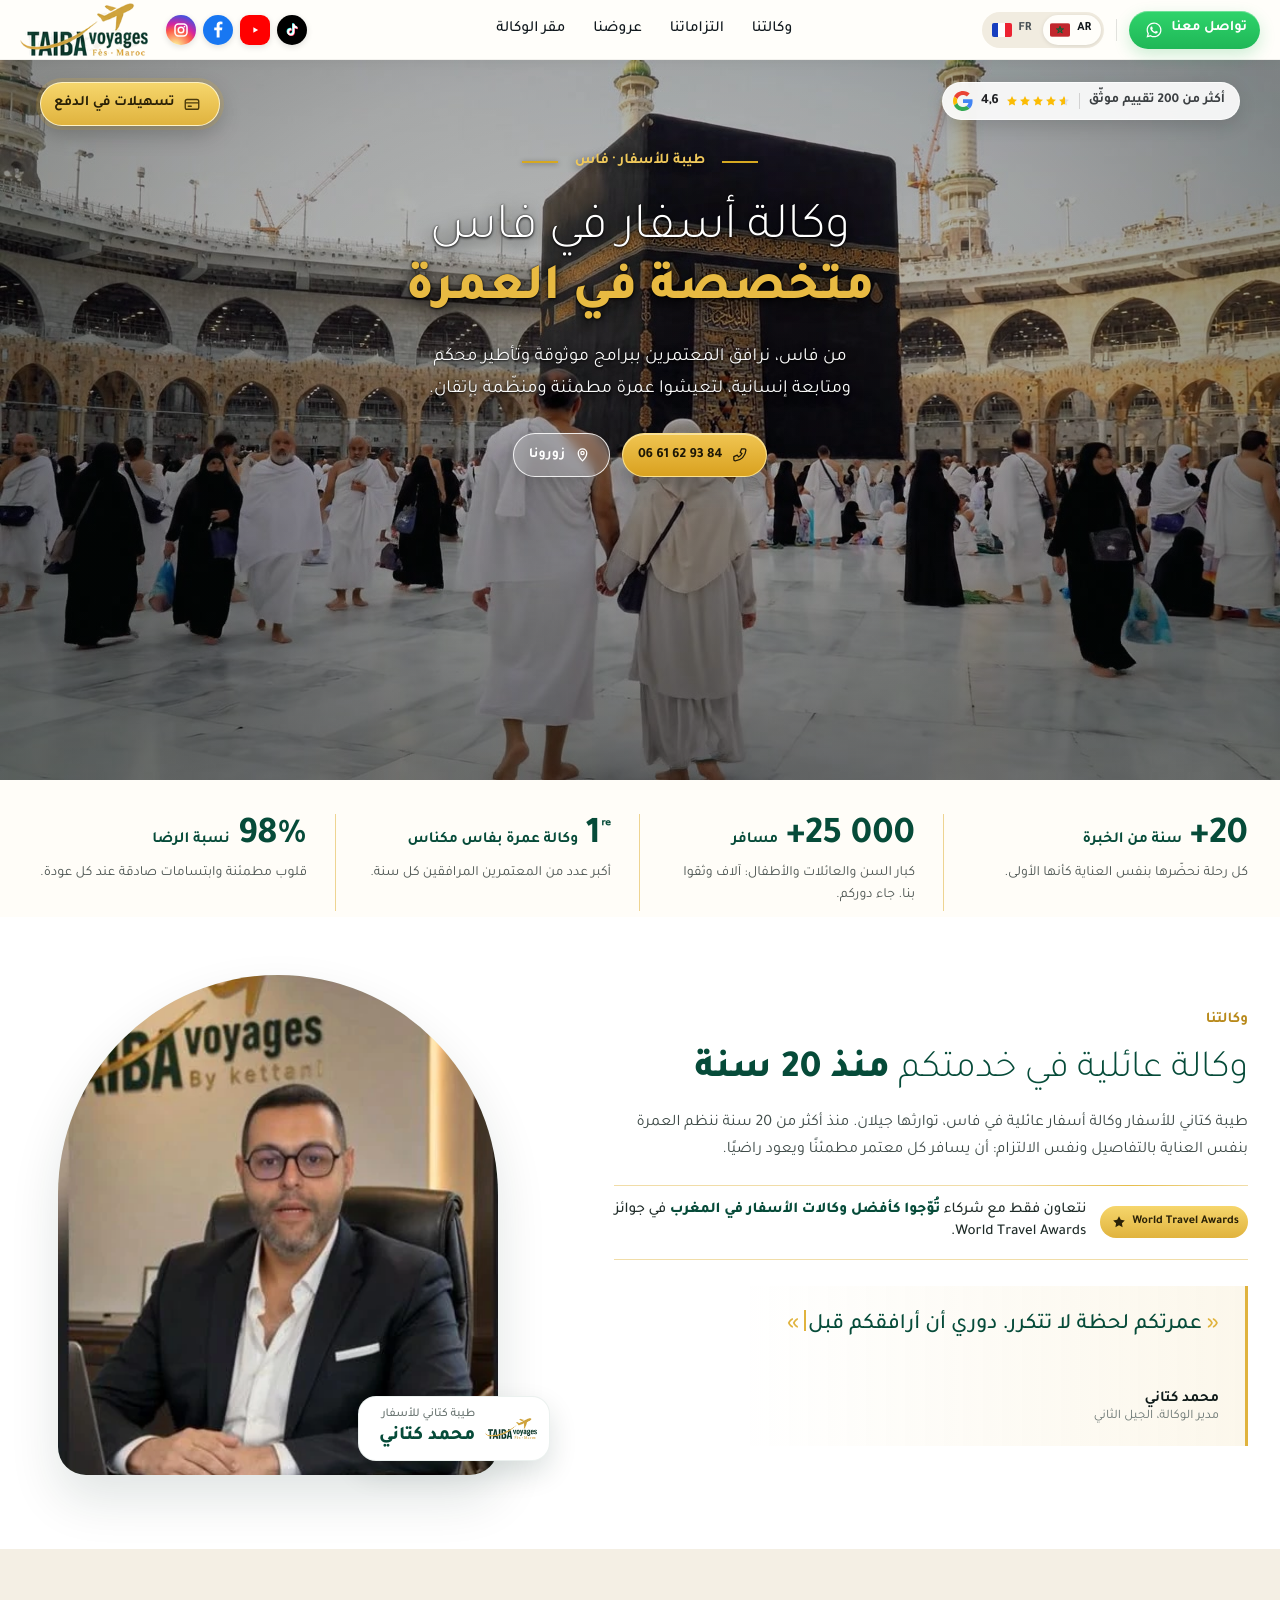
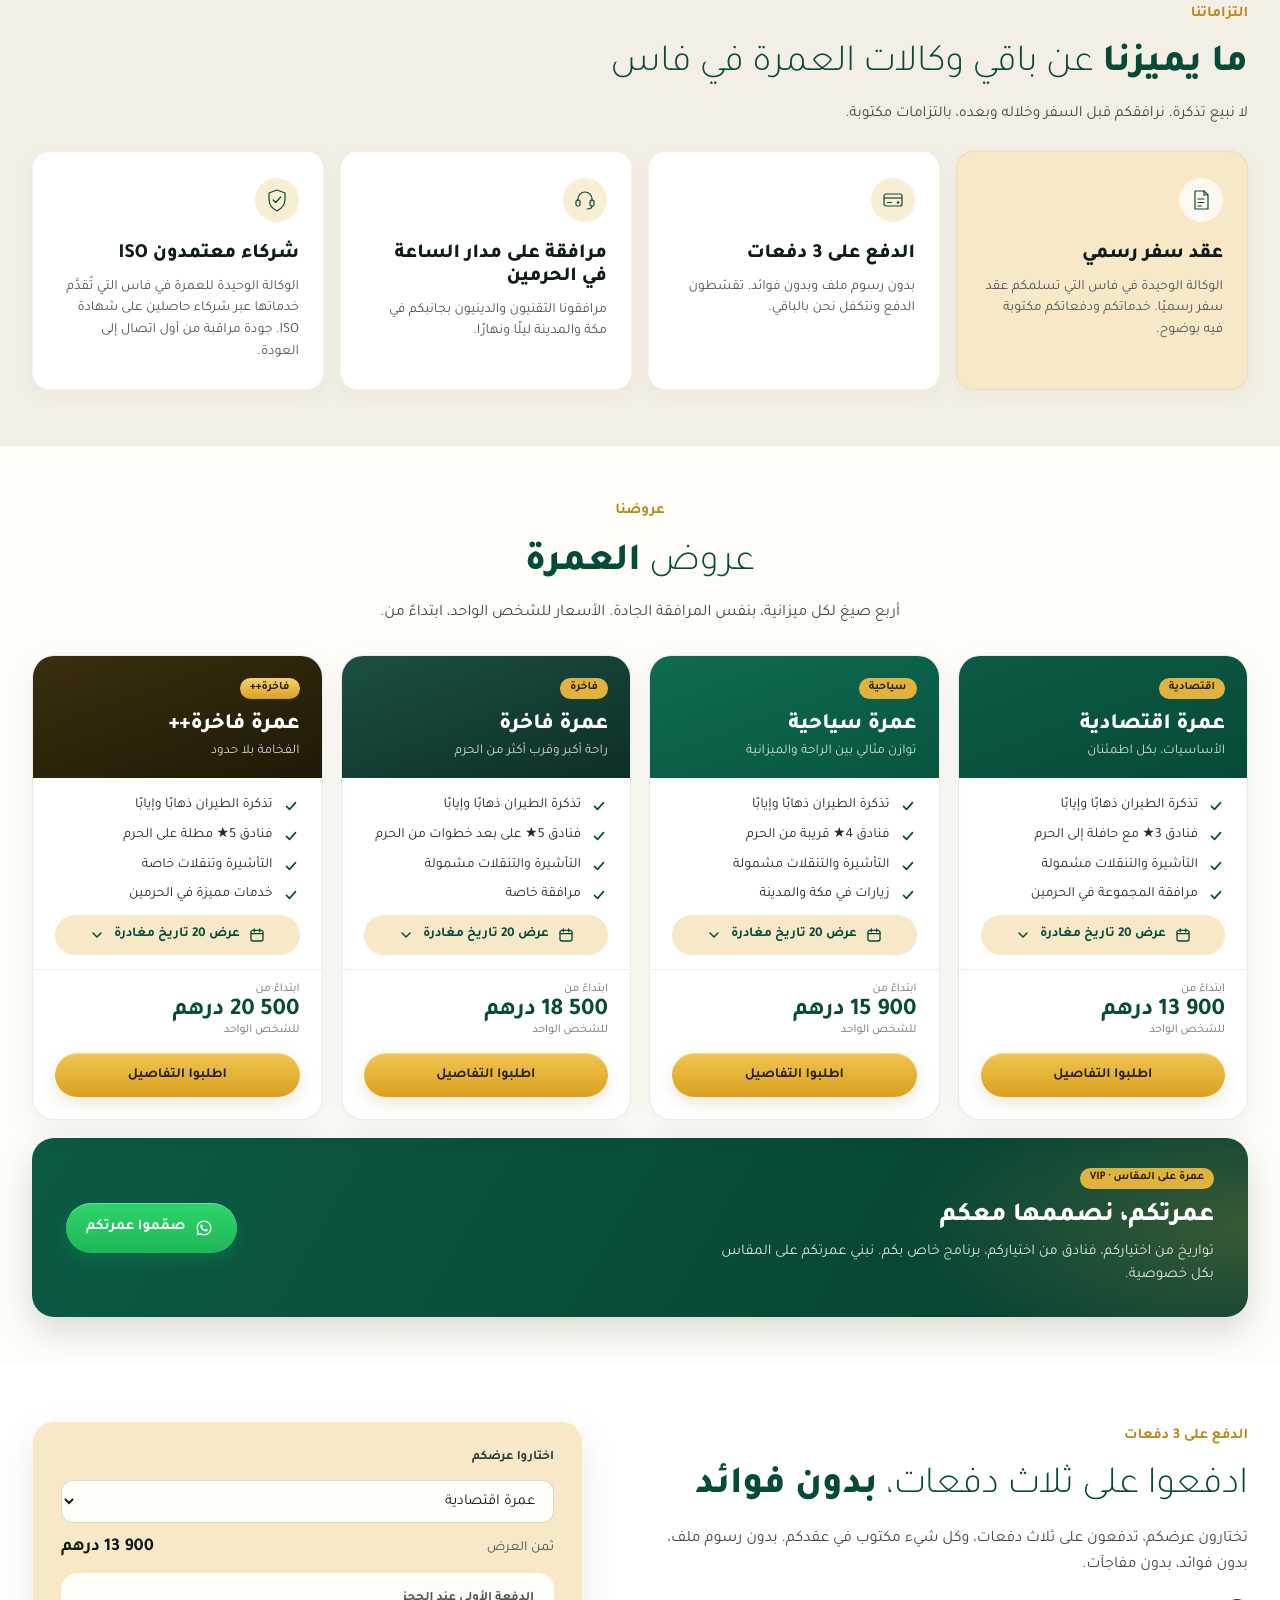
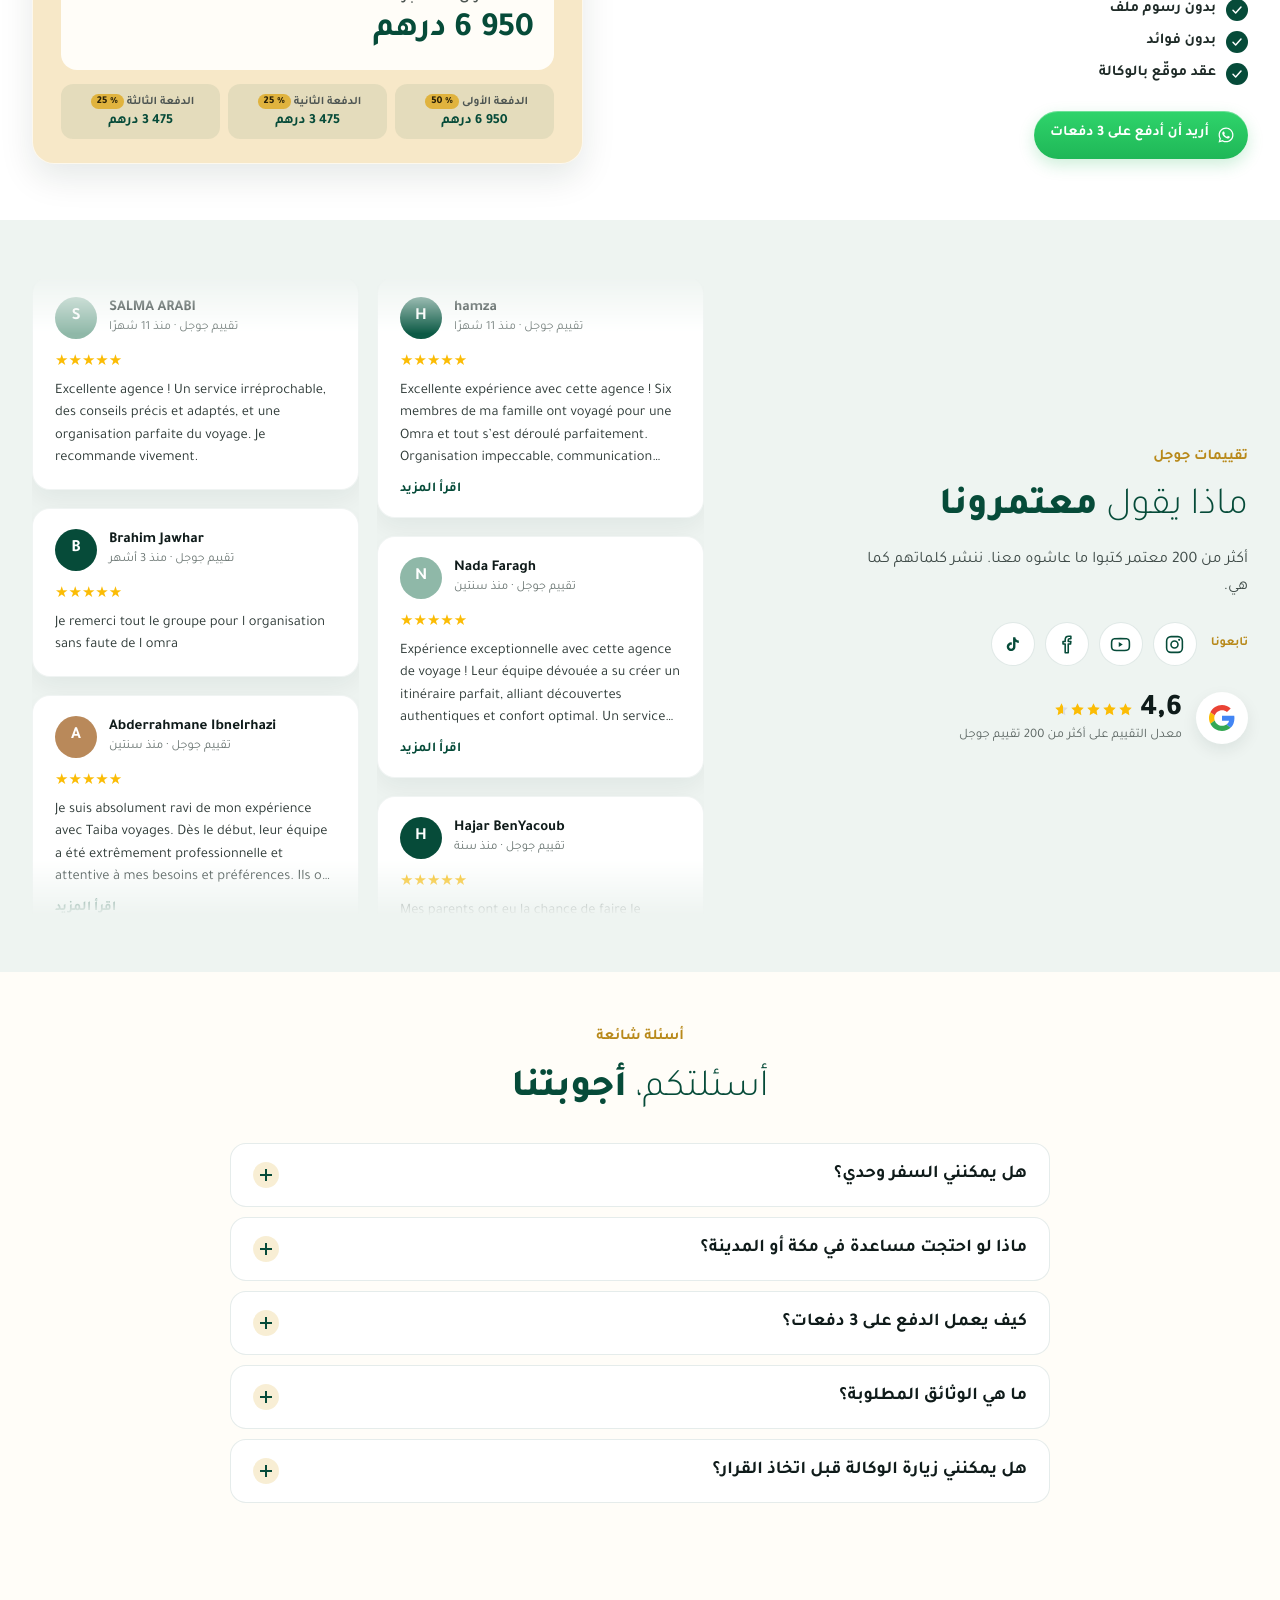
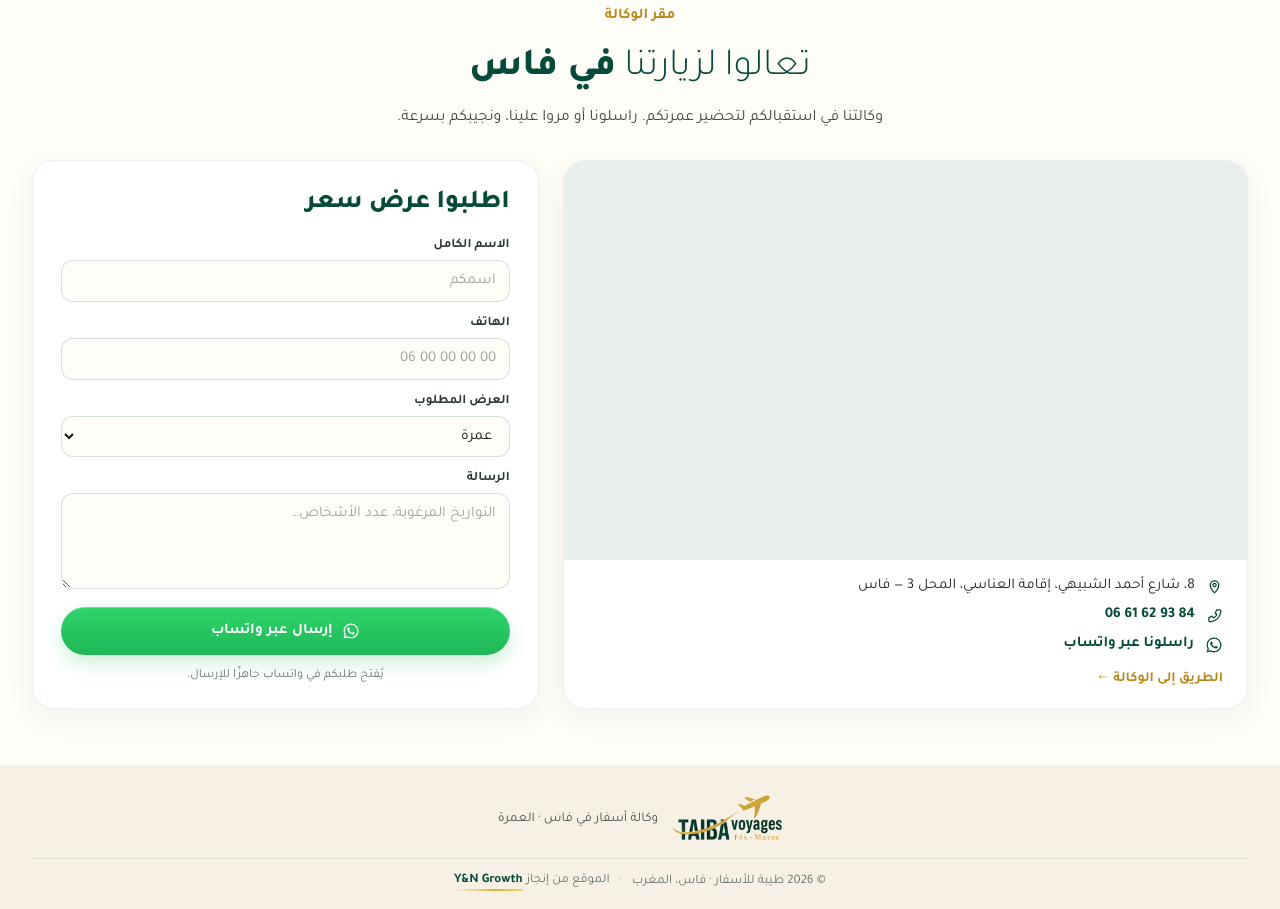
==== ar/index.html @ 675cbcd8 "Réseaux sociaux flottants : à droite en FR, à gauche en AR (côté libre du texte) ; captures de test " ====
<!doctype html>
<html lang="ar" dir="rtl">
<head>
  <meta charset="utf-8" />
  <meta name="viewport" content="width=device-width, initial-scale=1" />
  <meta name="theme-color" content="#fffefa" />
  <title>وكالة أسفار في فاس متخصصة في العمرة | طيبة للأسفار</title>
  <meta name="description" content="طيبة للأسفار، وكالة أسفار في فاس متخصصة في العمرة. اكتشفوا عروضنا ومرافقتنا للمعتمرين." />
  <link rel="canonical" href="https://taibakettanivoyages.ma/ar/" />
  <link rel="alternate" hreflang="fr" href="https://taibakettanivoyages.ma/" />
  <link rel="alternate" hreflang="ar" href="https://taibakettanivoyages.ma/ar/" />
  <link rel="alternate" hreflang="x-default" href="https://taibakettanivoyages.ma/" />
  <meta property="og:locale" content="ar_MA" />
  <meta property="og:locale:alternate" content="fr_MA" />
  <link rel="preconnect" href="https://fonts.googleapis.com" />
  <link rel="preconnect" href="https://fonts.gstatic.com" crossorigin />
  <link href="https://fonts.googleapis.com/css2?family=Inter:wght@400;500;600;700&family=Plus+Jakarta+Sans:wght@300;500;700;800&family=Tajawal:wght@300;400;500;700;800&display=swap" rel="stylesheet" />
  <script type="application/ld+json">{"@context": "https://schema.org", "@type": "TravelAgency", "name": "طيبة كتاني للأسفار", "description": "وكالة أسفار عائلية في فاس متخصصة في العمرة.", "telephone": "+212661629384", "address": {"@type": "PostalAddress", "streetAddress": "8, Rue Ahmed Chbihi, Résidence Hannassi, Magasin 3", "addressLocality": "Fès", "addressCountry": "MA"}, "url": "https://taibakettanivoyages.ma/ar/", "priceRange": "13900-20500 MAD", "inLanguage": "ar", "sameAs": ["https://www.instagram.com/taiba_kettani_voyages/", "https://www.youtube.com/@Taiba.kettani.voyages", "https://www.facebook.com/Taiba.voyages", "https://www.tiktok.com/@taiba.voyages.by.k"]}</script>
  <link rel="stylesheet" href="../styles.css?v=73" />
</head>
<body>
  <header class="site-header">
    <div class="nav-shell">
      <a class="brand" href="#" aria-label="طيبة للأسفار — الصفحة الرئيسية">
        <img src="../assets/logo-taiba.png" alt="طيبة للأسفار — فاس، المغرب" />
      </a>

      <div class="nav-social" aria-label="شبكات التواصل">
        <a class="soc soc-ig" href="https://www.instagram.com/taiba_kettani_voyages/" target="_blank" rel="noopener" aria-label="Instagram" title="Instagram"><svg viewBox="0 0 24 24" fill="none" aria-hidden="true"><rect x="4" y="4" width="16" height="16" rx="4.6" stroke="#fff" stroke-width="2"/><circle cx="12" cy="12" r="3.7" stroke="#fff" stroke-width="2"/><circle cx="16.6" cy="7.4" r="1.15" fill="#fff"/></svg></a>
        <a class="soc soc-fb" href="https://www.facebook.com/Taiba.voyages" target="_blank" rel="noopener" aria-label="Facebook" title="Facebook"><svg viewBox="0 0 24 24" aria-hidden="true"><path fill="#fff" d="M15.12 5.32H17V2.14A26.1 26.1 0 0 0 14.26 2c-2.72 0-4.58 1.66-4.58 4.7v2.62H6.61v3.56h3.07V22h3.68v-9.12h3.06l.46-3.56h-3.52V7.05c0-1.03.28-1.73 1.76-1.73Z"/></svg></a>
        <a class="soc soc-yt" href="https://www.youtube.com/@Taiba.kettani.voyages" target="_blank" rel="noopener" aria-label="YouTube" title="YouTube"><svg viewBox="0 0 24 24" aria-hidden="true"><path fill="#fff" d="m9.8 8.2 6.4 3.8-6.4 3.8V8.2Z"/></svg></a>
        <a class="soc soc-tt" href="https://www.tiktok.com/@taiba.voyages.by.k" target="_blank" rel="noopener" aria-label="TikTok" title="TikTok"><svg viewBox="0 0 24 24" aria-hidden="true"><g transform="translate(4.4 3.6) scale(.66)"><path fill="#25F4EE" transform="translate(-1 -1)" d="M12.53.02c1.31-.02 2.61-.01 3.91-.02.08 1.53.63 3.09 1.75 4.17 1.12 1.11 2.7 1.62 4.24 1.79v4.03c-1.44-.05-2.89-.35-4.2-.97-.57-.26-1.1-.59-1.62-.93-.01 2.92.01 5.84-.02 8.75-.08 1.4-.54 2.79-1.35 3.94-1.31 1.92-3.58 3.17-5.91 3.21-1.43.08-2.86-.31-4.08-1.03-2.02-1.19-3.44-3.37-3.65-5.71-.02-.5-.03-1-.01-1.49.18-1.9 1.12-3.72 2.58-4.96 1.66-1.44 3.98-2.13 6.15-1.72.02 1.48-.04 2.96-.04 4.44-.99-.32-2.15-.23-3.02.37-.63.41-1.11 1.04-1.36 1.75-.21.51-.15 1.07-.14 1.61.24 1.64 1.82 3.02 3.5 2.87 1.12-.01 2.19-.66 2.77-1.61.19-.33.4-.67.41-1.06.1-1.79.06-3.57.07-5.36.01-4.03-.01-8.05.02-12.07Z"/><path fill="#FE2C55" transform="translate(1 1)" d="M12.53.02c1.31-.02 2.61-.01 3.91-.02.08 1.53.63 3.09 1.75 4.17 1.12 1.11 2.7 1.62 4.24 1.79v4.03c-1.44-.05-2.89-.35-4.2-.97-.57-.26-1.1-.59-1.62-.93-.01 2.92.01 5.84-.02 8.75-.08 1.4-.54 2.79-1.35 3.94-1.31 1.92-3.58 3.17-5.91 3.21-1.43.08-2.86-.31-4.08-1.03-2.02-1.19-3.44-3.37-3.65-5.71-.02-.5-.03-1-.01-1.49.18-1.9 1.12-3.72 2.58-4.96 1.66-1.44 3.98-2.13 6.15-1.72.02 1.48-.04 2.96-.04 4.44-.99-.32-2.15-.23-3.02.37-.63.41-1.11 1.04-1.36 1.75-.21.51-.15 1.07-.14 1.61.24 1.64 1.82 3.02 3.5 2.87 1.12-.01 2.19-.66 2.77-1.61.19-.33.4-.67.41-1.06.1-1.79.06-3.57.07-5.36.01-4.03-.01-8.05.02-12.07Z"/><path fill="#fff" d="M12.53.02c1.31-.02 2.61-.01 3.91-.02.08 1.53.63 3.09 1.75 4.17 1.12 1.11 2.7 1.62 4.24 1.79v4.03c-1.44-.05-2.89-.35-4.2-.97-.57-.26-1.1-.59-1.62-.93-.01 2.92.01 5.84-.02 8.75-.08 1.4-.54 2.79-1.35 3.94-1.31 1.92-3.58 3.17-5.91 3.21-1.43.08-2.86-.31-4.08-1.03-2.02-1.19-3.44-3.37-3.65-5.71-.02-.5-.03-1-.01-1.49.18-1.9 1.12-3.72 2.58-4.96 1.66-1.44 3.98-2.13 6.15-1.72.02 1.48-.04 2.96-.04 4.44-.99-.32-2.15-.23-3.02.37-.63.41-1.11 1.04-1.36 1.75-.21.51-.15 1.07-.14 1.61.24 1.64 1.82 3.02 3.5 2.87 1.12-.01 2.19-.66 2.77-1.61.19-.33.4-.67.41-1.06.1-1.79.06-3.57.07-5.36.01-4.03-.01-8.05.02-12.07Z"/></g></svg></a>
      </div>

      <nav class="desktop-nav" aria-label="القائمة الرئيسية">
        <a href="#agence">وكالتنا</a>
        <a href="#engagements">التزاماتنا</a>
        <a href="#packs">عروضنا</a>
        <a href="#localisation">مقر الوكالة</a>
      </nav>

      <div class="nav-actions">
        <div class="lang-switch" aria-label="Langue / اللغة">
          <a class="lang-btn" href="../" data-lang="fr" lang="fr" hreflang="fr" title="Français">
            <span class="flag flag-fr" aria-hidden="true"><i></i><i></i><i></i></span>
            <span class="lang-label">FR</span>
          </a>
          <a class="lang-btn is-active" href="./" data-lang="ar" lang="ar" hreflang="ar" title="العربية" aria-current="page">
            <span class="flag flag-ma" aria-hidden="true">
              <svg viewBox="0 0 900 600">
                <rect width="900" height="600" fill="#C1272D"/>
                <path d="M450 130 549.9 437.5 288.3 247.5h323.4L350.1 437.5Z" fill="none" stroke="#006233" stroke-width="40" stroke-linejoin="miter"/>
              </svg>
            </span>
            <span class="lang-label">AR</span>
          </a>
        </div>

        <span class="nav-divider" aria-hidden="true"></span>

        <a class="contact-cta" href="https://wa.me/212661629384" target="_blank" rel="noopener" aria-label="تواصل معنا عبر واتساب">
          <svg class="whatsapp-icon" width="20" height="20" viewBox="0 0 24 24" aria-hidden="true">
            <path fill="currentColor" d="M12.04 2C6.58 2 2.13 6.45 2.13 11.91c0 1.75.46 3.45 1.32 4.95L2.05 22l5.25-1.38a9.9 9.9 0 0 0 4.74 1.21c5.46 0 9.91-4.45 9.91-9.91 0-2.65-1.03-5.14-2.9-7.01A9.82 9.82 0 0 0 12.04 2m.01 1.67c2.2 0 4.26.86 5.82 2.42a8.2 8.2 0 0 1 2.41 5.83c0 4.54-3.7 8.23-8.24 8.23-1.48 0-2.93-.39-4.19-1.15l-.3-.17-3.12.82.83-3.04-.2-.32a8.2 8.2 0 0 1-1.26-4.38c.01-4.54 3.7-8.24 8.25-8.24M8.53 7.33c-.16 0-.43.06-.66.31-.22.25-.87.86-.87 2.07 0 1.22.89 2.39 1 2.56.14.17 1.76 2.67 4.25 3.73.59.27 1.05.42 1.41.53.59.19 1.13.16 1.56.1.48-.07 1.46-.6 1.67-1.18.21-.58.21-1.07.15-1.18-.07-.1-.23-.16-.48-.27-.25-.14-1.47-.74-1.69-.82-.23-.08-.37-.12-.56.12-.16.25-.64.81-.78.97-.15.17-.29.19-.53.07-.26-.13-1.06-.39-2-1.23-.74-.66-1.23-1.47-1.38-1.72-.12-.24-.01-.39.11-.5.11-.11.27-.29.37-.44.13-.14.17-.25.25-.41.08-.17.04-.31-.02-.43-.06-.11-.56-1.35-.77-1.84-.2-.48-.4-.42-.56-.43-.14 0-.3-.01-.47-.01"/>
          </svg>
          <span>تواصل معنا</span>
        </a>

        <button class="menu-toggle" type="button" aria-label="فتح القائمة" aria-expanded="false">
          <span></span><span></span><span></span>
        </button>
      </div>
    </div>

    <div class="mobile-panel" hidden>
      <div class="mobile-row">
        <a href="#agence">وكالتنا</a>
        <div class="nav-social mobile-social">
          <a class="soc soc-ig" href="https://www.instagram.com/taiba_kettani_voyages/" target="_blank" rel="noopener" aria-label="Instagram" title="Instagram"><svg viewBox="0 0 24 24" fill="none" aria-hidden="true"><rect x="4" y="4" width="16" height="16" rx="4.6" stroke="#fff" stroke-width="2"/><circle cx="12" cy="12" r="3.7" stroke="#fff" stroke-width="2"/><circle cx="16.6" cy="7.4" r="1.15" fill="#fff"/></svg></a>
          <a class="soc soc-fb" href="https://www.facebook.com/Taiba.voyages" target="_blank" rel="noopener" aria-label="Facebook" title="Facebook"><svg viewBox="0 0 24 24" aria-hidden="true"><path fill="#fff" d="M15.12 5.32H17V2.14A26.1 26.1 0 0 0 14.26 2c-2.72 0-4.58 1.66-4.58 4.7v2.62H6.61v3.56h3.07V22h3.68v-9.12h3.06l.46-3.56h-3.52V7.05c0-1.03.28-1.73 1.76-1.73Z"/></svg></a>
          <a class="soc soc-yt" href="https://www.youtube.com/@Taiba.kettani.voyages" target="_blank" rel="noopener" aria-label="YouTube" title="YouTube"><svg viewBox="0 0 24 24" aria-hidden="true"><path fill="#fff" d="m9.8 8.2 6.4 3.8-6.4 3.8V8.2Z"/></svg></a>
          <a class="soc soc-tt" href="https://www.tiktok.com/@taiba.voyages.by.k" target="_blank" rel="noopener" aria-label="TikTok" title="TikTok"><svg viewBox="0 0 24 24" aria-hidden="true"><g transform="translate(4.4 3.6) scale(.66)"><path fill="#25F4EE" transform="translate(-1 -1)" d="M12.53.02c1.31-.02 2.61-.01 3.91-.02.08 1.53.63 3.09 1.75 4.17 1.12 1.11 2.7 1.62 4.24 1.79v4.03c-1.44-.05-2.89-.35-4.2-.97-.57-.26-1.1-.59-1.62-.93-.01 2.92.01 5.84-.02 8.75-.08 1.4-.54 2.79-1.35 3.94-1.31 1.92-3.58 3.17-5.91 3.21-1.43.08-2.86-.31-4.08-1.03-2.02-1.19-3.44-3.37-3.65-5.71-.02-.5-.03-1-.01-1.49.18-1.9 1.12-3.72 2.58-4.96 1.66-1.44 3.98-2.13 6.15-1.72.02 1.48-.04 2.96-.04 4.44-.99-.32-2.15-.23-3.02.37-.63.41-1.11 1.04-1.36 1.75-.21.51-.15 1.07-.14 1.61.24 1.64 1.82 3.02 3.5 2.87 1.12-.01 2.19-.66 2.77-1.61.19-.33.4-.67.41-1.06.1-1.79.06-3.57.07-5.36.01-4.03-.01-8.05.02-12.07Z"/><path fill="#FE2C55" transform="translate(1 1)" d="M12.53.02c1.31-.02 2.61-.01 3.91-.02.08 1.53.63 3.09 1.75 4.17 1.12 1.11 2.7 1.62 4.24 1.79v4.03c-1.44-.05-2.89-.35-4.2-.97-.57-.26-1.1-.59-1.62-.93-.01 2.92.01 5.84-.02 8.75-.08 1.4-.54 2.79-1.35 3.94-1.31 1.92-3.58 3.17-5.91 3.21-1.43.08-2.86-.31-4.08-1.03-2.02-1.19-3.44-3.37-3.65-5.71-.02-.5-.03-1-.01-1.49.18-1.9 1.12-3.72 2.58-4.96 1.66-1.44 3.98-2.13 6.15-1.72.02 1.48-.04 2.96-.04 4.44-.99-.32-2.15-.23-3.02.37-.63.41-1.11 1.04-1.36 1.75-.21.51-.15 1.07-.14 1.61.24 1.64 1.82 3.02 3.5 2.87 1.12-.01 2.19-.66 2.77-1.61.19-.33.4-.67.41-1.06.1-1.79.06-3.57.07-5.36.01-4.03-.01-8.05.02-12.07Z"/><path fill="#fff" d="M12.53.02c1.31-.02 2.61-.01 3.91-.02.08 1.53.63 3.09 1.75 4.17 1.12 1.11 2.7 1.62 4.24 1.79v4.03c-1.44-.05-2.89-.35-4.2-.97-.57-.26-1.1-.59-1.62-.93-.01 2.92.01 5.84-.02 8.75-.08 1.4-.54 2.79-1.35 3.94-1.31 1.92-3.58 3.17-5.91 3.21-1.43.08-2.86-.31-4.08-1.03-2.02-1.19-3.44-3.37-3.65-5.71-.02-.5-.03-1-.01-1.49.18-1.9 1.12-3.72 2.58-4.96 1.66-1.44 3.98-2.13 6.15-1.72.02 1.48-.04 2.96-.04 4.44-.99-.32-2.15-.23-3.02.37-.63.41-1.11 1.04-1.36 1.75-.21.51-.15 1.07-.14 1.61.24 1.64 1.82 3.02 3.5 2.87 1.12-.01 2.19-.66 2.77-1.61.19-.33.4-.67.41-1.06.1-1.79.06-3.57.07-5.36.01-4.03-.01-8.05.02-12.07Z"/></g></svg></a>
        </div>
      </div>
      <a href="#engagements">التزاماتنا</a>
      <a href="#packs">عروضنا</a>
      <a href="#localisation">مقر الوكالة</a>
    </div>
  </header>

  <nav class="social-rail" aria-label="شبكات التواصل">
        <a class="soc soc-ig" href="https://www.instagram.com/taiba_kettani_voyages/" target="_blank" rel="noopener" aria-label="Instagram" title="Instagram"><svg viewBox="0 0 24 24" fill="none" aria-hidden="true"><rect x="4" y="4" width="16" height="16" rx="4.6" stroke="#fff" stroke-width="2"/><circle cx="12" cy="12" r="3.7" stroke="#fff" stroke-width="2"/><circle cx="16.6" cy="7.4" r="1.15" fill="#fff"/></svg></a>
        <a class="soc soc-fb" href="https://www.facebook.com/Taiba.voyages" target="_blank" rel="noopener" aria-label="Facebook" title="Facebook"><svg viewBox="0 0 24 24" aria-hidden="true"><path fill="#fff" d="M15.12 5.32H17V2.14A26.1 26.1 0 0 0 14.26 2c-2.72 0-4.58 1.66-4.58 4.7v2.62H6.61v3.56h3.07V22h3.68v-9.12h3.06l.46-3.56h-3.52V7.05c0-1.03.28-1.73 1.76-1.73Z"/></svg></a>
        <a class="soc soc-yt" href="https://www.youtube.com/@Taiba.kettani.voyages" target="_blank" rel="noopener" aria-label="YouTube" title="YouTube"><svg viewBox="0 0 24 24" aria-hidden="true"><path fill="#fff" d="m9.8 8.2 6.4 3.8-6.4 3.8V8.2Z"/></svg></a>
        <a class="soc soc-tt" href="https://www.tiktok.com/@taiba.voyages.by.k" target="_blank" rel="noopener" aria-label="TikTok" title="TikTok"><svg viewBox="0 0 24 24" aria-hidden="true"><g transform="translate(4.4 3.6) scale(.66)"><path fill="#25F4EE" transform="translate(-1 -1)" d="M12.53.02c1.31-.02 2.61-.01 3.91-.02.08 1.53.63 3.09 1.75 4.17 1.12 1.11 2.7 1.62 4.24 1.79v4.03c-1.44-.05-2.89-.35-4.2-.97-.57-.26-1.1-.59-1.62-.93-.01 2.92.01 5.84-.02 8.75-.08 1.4-.54 2.79-1.35 3.94-1.31 1.92-3.58 3.17-5.91 3.21-1.43.08-2.86-.31-4.08-1.03-2.02-1.19-3.44-3.37-3.65-5.71-.02-.5-.03-1-.01-1.49.18-1.9 1.12-3.72 2.58-4.96 1.66-1.44 3.98-2.13 6.15-1.72.02 1.48-.04 2.96-.04 4.44-.99-.32-2.15-.23-3.02.37-.63.41-1.11 1.04-1.36 1.75-.21.51-.15 1.07-.14 1.61.24 1.64 1.82 3.02 3.5 2.87 1.12-.01 2.19-.66 2.77-1.61.19-.33.4-.67.41-1.06.1-1.79.06-3.57.07-5.36.01-4.03-.01-8.05.02-12.07Z"/><path fill="#FE2C55" transform="translate(1 1)" d="M12.53.02c1.31-.02 2.61-.01 3.91-.02.08 1.53.63 3.09 1.75 4.17 1.12 1.11 2.7 1.62 4.24 1.79v4.03c-1.44-.05-2.89-.35-4.2-.97-.57-.26-1.1-.59-1.62-.93-.01 2.92.01 5.84-.02 8.75-.08 1.4-.54 2.79-1.35 3.94-1.31 1.92-3.58 3.17-5.91 3.21-1.43.08-2.86-.31-4.08-1.03-2.02-1.19-3.44-3.37-3.65-5.71-.02-.5-.03-1-.01-1.49.18-1.9 1.12-3.72 2.58-4.96 1.66-1.44 3.98-2.13 6.15-1.72.02 1.48-.04 2.96-.04 4.44-.99-.32-2.15-.23-3.02.37-.63.41-1.11 1.04-1.36 1.75-.21.51-.15 1.07-.14 1.61.24 1.64 1.82 3.02 3.5 2.87 1.12-.01 2.19-.66 2.77-1.61.19-.33.4-.67.41-1.06.1-1.79.06-3.57.07-5.36.01-4.03-.01-8.05.02-12.07Z"/><path fill="#fff" d="M12.53.02c1.31-.02 2.61-.01 3.91-.02.08 1.53.63 3.09 1.75 4.17 1.12 1.11 2.7 1.62 4.24 1.79v4.03c-1.44-.05-2.89-.35-4.2-.97-.57-.26-1.1-.59-1.62-.93-.01 2.92.01 5.84-.02 8.75-.08 1.4-.54 2.79-1.35 3.94-1.31 1.92-3.58 3.17-5.91 3.21-1.43.08-2.86-.31-4.08-1.03-2.02-1.19-3.44-3.37-3.65-5.71-.02-.5-.03-1-.01-1.49.18-1.9 1.12-3.72 2.58-4.96 1.66-1.44 3.98-2.13 6.15-1.72.02 1.48-.04 2.96-.04 4.44-.99-.32-2.15-.23-3.02.37-.63.41-1.11 1.04-1.36 1.75-.21.51-.15 1.07-.14 1.61.24 1.64 1.82 3.02 3.5 2.87 1.12-.01 2.19-.66 2.77-1.61.19-.33.4-.67.41-1.06.1-1.79.06-3.57.07-5.36.01-4.03-.01-8.05.02-12.07Z"/></g></svg></a>
      </nav>

  <main>
    <section class="hero" aria-labelledby="hero-title">
      <div class="hero-media" aria-hidden="true">
        <video class="hero-video" autoplay muted playsinline preload="auto" poster="../assets/hero-placeholder.jpg">
          <source src="../assets/hero-video.mp4?v=2" type="video/mp4" />
        </video>
      </div>
      <div class="hero-overlay" aria-hidden="true"></div>

      <a class="google-badge" href="#avis" aria-label="تقييمات جوجل: 4,6 من 5، أكثر من 200 تقييم موثّق">
        <span class="google-logo" aria-hidden="true">
          <svg viewBox="0 0 48 48">
            <path fill="#EA4335" d="M24 9.5c3.54 0 6.71 1.22 9.21 3.6l6.85-6.85C35.9 2.38 30.47 0 24 0 14.62 0 6.51 5.38 2.56 13.22l7.98 6.19C12.43 13.72 17.74 9.5 24 9.5z"/>
            <path fill="#4285F4" d="M46.98 24.55c0-1.57-.15-3.09-.38-4.55H24v9.02h12.94c-.58 2.96-2.26 5.48-4.78 7.18l7.73 6c4.51-4.18 7.09-10.36 7.09-17.65z"/>
            <path fill="#FBBC05" d="M10.53 28.59c-.48-1.45-.76-2.99-.76-4.59s.27-3.14.76-4.59l-7.98-6.19C.92 16.46 0 20.12 0 24c0 3.88.92 7.54 2.56 10.78l7.97-6.19z"/>
            <path fill="#34A853" d="M24 48c6.48 0 11.93-2.13 15.89-5.81l-7.73-6c-2.15 1.45-4.92 2.3-8.16 2.3-6.26 0-11.57-4.22-13.47-9.91l-7.98 6.19C6.51 42.62 14.62 48 24 48z"/>
          </svg>
        </span>
        <span class="google-score">4,6</span>
        <span class="stars" aria-hidden="true"><i></i><i></i><i></i><i></i><i class="half"></i></span>
        <span class="google-sep" aria-hidden="true"></span>
        <span class="google-count">أكثر من 200 تقييم موثّق</span>
      </a>

      <a class="pay-badge" href="#engagements" data-highlight="#pledge-pay"><svg width="16" height="16" viewBox="0 0 24 24" fill="none" aria-hidden="true"><rect x="3" y="6" width="18" height="13" rx="2.5" stroke="currentColor" stroke-width="1.8"/><path d="M3 10.5h18" stroke="currentColor" stroke-width="1.8"/><path d="M7 15h4" stroke="currentColor" stroke-width="1.8" stroke-linecap="round"/></svg><span>تسهيلات في الدفع</span></a>

      <div class="hero-content">
        <div class="eyebrow"><span></span><b>طيبة للأسفار · فاس</b><span></span></div>

        <h1 id="hero-title">
          <span class="line-white">وكالة أسفار في فاس</span>
          <span class="line-gold">متخصصة في العمرة</span>
        </h1>

        <p class="hero-lead">
          من فاس، نرافق المعتمرين ببرامج موثوقة وتأطير محكم<br class="desktop-break" />
          ومتابعة إنسانية، لتعيشوا عمرة مطمئنة ومنظّمة بإتقان.
        </p>

        <div class="hero-actions v-gold">
          <a class="ghost-cta" href="tel:+212661629384" aria-label="الاتصال بالوكالة">
            <svg width="17" height="17" viewBox="0 0 24 24" fill="none" aria-hidden="true"><path d="M5 4h4l2 5-2.5 1.5a11 11 0 0 0 5 5L15 13l5 2v4a2 2 0 0 1-2 2A16 16 0 0 1 3 6a2 2 0 0 1 2-2Z" stroke="currentColor" stroke-width="1.8" stroke-linejoin="round"/></svg>
            <span class="ghost-number">06 61 62 93 84</span>
          </a>
          <a class="ghost-cta" href="#localisation">
            <svg width="17" height="17" viewBox="0 0 24 24" fill="none" aria-hidden="true"><path d="M12 21s-6-5.3-6-11a6 6 0 0 1 12 0c0 5.7-6 11-6 11Z" stroke="currentColor" stroke-width="1.8" stroke-linejoin="round"/><circle cx="12" cy="10" r="2.3" stroke="currentColor" stroke-width="1.8"/></svg>
            <span class="ghost-label">زورونا</span>
          </a>
        </div>
      </div>

    </section>

    <div class="stats-anchor v-mix">
      <div class="stats-bar" role="list" aria-label="أرقام طيبة للأسفار">
        <div class="stat" role="listitem">
          <svg class="stat-icon" viewBox="0 0 48 48" fill="none" aria-hidden="true"><circle cx="24" cy="19" r="11" stroke="currentColor" stroke-width="2.2"/><path d="m17 28-4 14 11-6 11 6-4-14" stroke="currentColor" stroke-width="2.2" stroke-linejoin="round"/><path d="m24 13 1.8 3.7 4 .6-2.9 2.8.7 4-3.6-1.9-3.6 1.9.7-4-2.9-2.8 4-.6L24 13Z" stroke="currentColor" stroke-width="1.8" stroke-linejoin="round"/></svg>
          <strong class="counter" data-count="20" data-prefix="+" data-suffix="">+20</strong>
          <span class="stat-title">سنة من الخبرة</span>
          <p class="stat-text">كل رحلة نحضّرها بنفس العناية كأنها الأولى.</p>
        </div>
        <div class="stat" role="listitem">
          <svg class="stat-icon" viewBox="0 0 48 48" fill="none" aria-hidden="true"><circle cx="18" cy="16" r="6" stroke="currentColor" stroke-width="2.2"/><circle cx="32" cy="18" r="5" stroke="currentColor" stroke-width="2.2"/><path d="M6 40c0-8 5-13 12-13s12 5 12 13" stroke="currentColor" stroke-width="2.2" stroke-linecap="round"/><path d="M30 28c6 0 12 4 12 12" stroke="currentColor" stroke-width="2.2" stroke-linecap="round"/></svg>
          <strong class="counter" data-count="25000" data-prefix="+" data-suffix="">+25 000</strong>
          <span class="stat-title">مسافر</span>
          <p class="stat-text">كبار السن والعائلات والأطفال: آلاف وثقوا بنا. جاء دوركم.</p>
        </div>
        <div class="stat" role="listitem">
          <svg class="stat-icon" viewBox="0 0 48 48" fill="none" aria-hidden="true"><path d="M14 8h20v10a10 10 0 0 1-20 0V8Z" stroke="currentColor" stroke-width="2.2" stroke-linejoin="round"/><path d="M14 12H8v4a6 6 0 0 0 6 6M34 12h6v4a6 6 0 0 1-6 6" stroke="currentColor" stroke-width="2.2" stroke-linecap="round"/><path d="M24 28v6M16 40h16M19 34h10v6H19z" stroke="currentColor" stroke-width="2.2" stroke-linejoin="round"/></svg>
          <strong class="counter">1<sup class="ord">ʳᵉ</sup></strong>
          <span class="stat-title">وكالة عمرة بفاس مكناس</span>
          <p class="stat-text">أكبر عدد من المعتمرين المرافقين كل سنة.</p>
        </div>
        <div class="stat" role="listitem">
          <svg class="stat-icon" viewBox="0 0 48 48" fill="none" aria-hidden="true"><path d="M24 41s-15-9.5-15-21a8.5 8.5 0 0 1 15-5.4A8.5 8.5 0 0 1 39 20c0 11.5-15 21-15 21Z" stroke="currentColor" stroke-width="2.2" stroke-linejoin="round"/></svg>
          <strong class="counter" data-count="98" data-prefix="" data-suffix="%">98%</strong>
          <span class="stat-title">نسبة الرضا</span>
          <p class="stat-text">قلوب مطمئنة وابتسامات صادقة عند كل عودة.</p>
        </div>
      </div>
    </div>

    <section id="agence" class="agency" aria-labelledby="agency-title">
      <div class="container agency-grid">
        <div class="agency-copy">
          <div class="eyebrow eyebrow-dark eyebrow-start"><span></span><b>وكالتنا</b></div>
          <h2 id="agency-title">وكالة عائلية في خدمتكم <strong>منذ 20 سنة</strong></h2>
          <p class="agency-lead">طيبة كتاني للأسفار وكالة أسفار عائلية في فاس، توارثها جيلان. منذ أكثر من 20 سنة ننظم العمرة بنفس العناية بالتفاصيل ونفس الالتزام: أن يسافر كل معتمر مطمئنًا ويعود راضيًا.</p>
          <div class="partners">
            <span class="partners-pill"><svg width="14" height="14" viewBox="0 0 24 24" fill="currentColor" aria-hidden="true"><path d="m12 2 3.09 6.26L22 9.27l-5 4.87 1.18 6.88L12 17.77l-6.18 3.25L7 14.14 2 9.27l6.91-1.01L12 2z"/></svg>World Travel Awards</span>
            <p>نتعاون فقط مع شركاء <b>تُوّجوا كأفضل وكالات الأسفار في المغرب</b> في جوائز World Travel Awards.</p>
          </div>
          <blockquote class="founder-quote">
            <p class="typewriter" data-text="عمرتكم لحظة لا تتكرر. دوري أن أرافقكم قبل السفر وخلاله وبعده، كأنكم من عائلتي.">عمرتكم لحظة لا تتكرر. دوري أن أرافقكم قبل السفر وخلاله وبعده، كأنكم من عائلتي.</p>
            <footer><strong>محمد كتاني</strong><span>مدير الوكالة، الجيل الثاني</span></footer>
          </blockquote>
        </div>

        <div class="agency-visual">
          <div class="portrait">
            <picture>
              <source srcset="../assets/mohammed-kettani.webp" type="image/webp" />
              <img src="../assets/mohammed-kettani.jpg" alt="محمد كتاني، مدير طيبة للأسفار، في مكتبه" width="398" height="640" loading="lazy" />
            </picture>
          </div>
          <div class="float-badge float-brand">
            <img src="../assets/logo-taiba.png" alt="" />
            <span class="float-text"><small>طيبة كتاني للأسفار</small><strong>محمد كتاني</strong></span>
          </div>
        </div>
      </div>
    </section>

    <section id="engagements" class="pledges" aria-labelledby="pledges-title">
      <div class="container">
        <div class="pledges-head">
          <div class="pledges-copy">
            <div class="eyebrow eyebrow-dark eyebrow-start"><span></span><b>التزاماتنا</b></div>
            <h2 id="pledges-title"><strong>ما يميزنا</strong> عن باقي وكالات العمرة في فاس</h2>
            <p>لا نبيع تذكرة. نرافقكم قبل السفر وخلاله وبعده، بالتزامات مكتوبة.</p>
          </div>
        </div>
        <div class="pledge-grid">
          <div class="pledge">
            <span class="pledge-icon"><svg viewBox="0 0 48 48" fill="none" aria-hidden="true"><path d="M12 6h18l8 8v28H12V6Z" stroke="currentColor" stroke-width="2.4" stroke-linejoin="round"/><path d="M30 6v8h8M18 22h12M18 29h12M18 36h7" stroke="currentColor" stroke-width="2.4" stroke-linecap="round"/></svg></span>
            <h3>عقد سفر رسمي</h3>
            <p>الوكالة الوحيدة في فاس التي تسلمكم عقد سفر رسميًا. خدماتكم ودفعاتكم مكتوبة فيه بوضوح.</p>
          </div>
          <div class="pledge" id="pledge-pay">
            <span class="pledge-icon"><svg viewBox="0 0 48 48" fill="none" aria-hidden="true"><rect x="6" y="12" width="36" height="24" rx="4" stroke="currentColor" stroke-width="2.4"/><path d="M6 20h36" stroke="currentColor" stroke-width="2.4"/><path d="M13 29h8" stroke="currentColor" stroke-width="2.4" stroke-linecap="round"/><circle cx="34" cy="29" r="2.5" fill="currentColor"/></svg></span>
            <h3>الدفع على 3 دفعات</h3>
            <p>بدون رسوم ملف وبدون فوائد. تقسّطون الدفع ونتكفل نحن بالباقي.</p>
          </div>
          <div class="pledge">
            <span class="pledge-icon"><svg viewBox="0 0 48 48" fill="none" aria-hidden="true"><path d="M10 26v-4a14 14 0 0 1 28 0v4" stroke="currentColor" stroke-width="2.4" stroke-linecap="round"/><rect x="6" y="24" width="8" height="12" rx="3" stroke="currentColor" stroke-width="2.4"/><rect x="34" y="24" width="8" height="12" rx="3" stroke="currentColor" stroke-width="2.4"/><path d="M38 36c0 4-4 6-10 6" stroke="currentColor" stroke-width="2.4" stroke-linecap="round"/></svg></span>
            <h3>مرافقة على مدار الساعة في الحرمين</h3>
            <p>مرافقونا التقنيون والدينيون بجانبكم في مكة والمدينة ليلًا ونهارًا.</p>
          </div>
          <div class="pledge">
            <span class="pledge-icon"><svg viewBox="0 0 48 48" fill="none" aria-hidden="true"><path d="M24 4 40 10v12c0 10.5-6.1 19-16 24C14.1 41 8 32.5 8 22V10L24 4Z" stroke="currentColor" stroke-width="2.4" stroke-linejoin="round"/><path d="m16.5 24 5 5 10-11" stroke="currentColor" stroke-width="2.6" stroke-linecap="round" stroke-linejoin="round"/></svg></span>
            <h3>شركاء معتمدون ISO</h3>
            <p>الوكالة الوحيدة للعمرة في فاس التي تُقدَّم خدماتها عبر شركاء حاصلين على شهادة ISO. جودة مراقبة من أول اتصال إلى العودة.</p>
          </div>
        </div>
      </div>
    </section>

    <section id="packs" class="packs" aria-labelledby="packs-title" data-lang="ar">
      <div class="container">
        <div class="section-head">
          <div class="eyebrow eyebrow-dark"><span></span><b>عروضنا</b><span></span></div>
          <h2 id="packs-title">عروض <strong>العمرة</strong></h2>
          <p>أربع صيغ لكل ميزانية، بنفس المرافقة الجادة. الأسعار للشخص الواحد، ابتداءً من.</p>
        </div>
        <div class="pack-grid">
          <article class="pack pack-eco">
            <div class="pack-head">
              <span class="pack-tier">اقتصادية</span>
              <h3>عمرة اقتصادية</h3>
              <p>الأساسيات، بكل اطمئنان</p>
            </div>
            <ul class="pack-list">
              <li><svg viewBox="0 0 24 24" fill="none" aria-hidden="true"><path d="m6 12.5 4 4 8-9" stroke="currentColor" stroke-width="2.2" stroke-linecap="round" stroke-linejoin="round"/></svg><span>تذكرة الطيران ذهابًا وإيابًا</span></li>
              <li><svg viewBox="0 0 24 24" fill="none" aria-hidden="true"><path d="m6 12.5 4 4 8-9" stroke="currentColor" stroke-width="2.2" stroke-linecap="round" stroke-linejoin="round"/></svg><span>فنادق 3★ مع حافلة إلى الحرم</span></li>
              <li><svg viewBox="0 0 24 24" fill="none" aria-hidden="true"><path d="m6 12.5 4 4 8-9" stroke="currentColor" stroke-width="2.2" stroke-linecap="round" stroke-linejoin="round"/></svg><span>التأشيرة والتنقلات مشمولة</span></li>
              <li><svg viewBox="0 0 24 24" fill="none" aria-hidden="true"><path d="m6 12.5 4 4 8-9" stroke="currentColor" stroke-width="2.2" stroke-linecap="round" stroke-linejoin="round"/></svg><span>مرافقة المجموعة في الحرمين</span></li>
            </ul>
            <div class="pack-flights"></div>
            <div class="pack-foot">
              <span class="pack-price">
                <small>ابتداءً من</small>
                <strong><span class="num" dir="ltr">13 900</span> درهم</strong>
                <em>للشخص الواحد</em>
              </span>
              <a class="pack-cta" href="https://wa.me/212661629384?text=%D8%A7%D9%84%D8%B3%D9%84%D8%A7%D9%85%20%D8%B9%D9%84%D9%8A%D9%83%D9%85%20%D8%B7%D9%8A%D8%A8%D8%A9%20%D9%84%D9%84%D8%A3%D8%B3%D9%81%D8%A7%D8%B1%D8%8C%20%D8%A3%D8%B1%D8%BA%D8%A8%20%D9%81%D9%8A%20%D9%85%D8%B9%D9%84%D9%88%D9%85%D8%A7%D8%AA%20%D8%AD%D9%88%D9%84%20%D8%B9%D8%B1%D8%B6%20%D8%B9%D9%85%D8%B1%D8%A9%20%D8%A7%D9%82%D8%AA%D8%B5%D8%A7%D8%AF%D9%8A%D8%A9." target="_blank" rel="noopener">اطلبوا التفاصيل</a>
            </div>
          </article>
          <article class="pack pack-tour">
            <div class="pack-head">
              <span class="pack-tier">سياحية</span>
              <h3>عمرة سياحية</h3>
              <p>توازن مثالي بين الراحة والميزانية</p>
            </div>
            <ul class="pack-list">
              <li><svg viewBox="0 0 24 24" fill="none" aria-hidden="true"><path d="m6 12.5 4 4 8-9" stroke="currentColor" stroke-width="2.2" stroke-linecap="round" stroke-linejoin="round"/></svg><span>تذكرة الطيران ذهابًا وإيابًا</span></li>
              <li><svg viewBox="0 0 24 24" fill="none" aria-hidden="true"><path d="m6 12.5 4 4 8-9" stroke="currentColor" stroke-width="2.2" stroke-linecap="round" stroke-linejoin="round"/></svg><span>فنادق 4★ قريبة من الحرم</span></li>
              <li><svg viewBox="0 0 24 24" fill="none" aria-hidden="true"><path d="m6 12.5 4 4 8-9" stroke="currentColor" stroke-width="2.2" stroke-linecap="round" stroke-linejoin="round"/></svg><span>التأشيرة والتنقلات مشمولة</span></li>
              <li><svg viewBox="0 0 24 24" fill="none" aria-hidden="true"><path d="m6 12.5 4 4 8-9" stroke="currentColor" stroke-width="2.2" stroke-linecap="round" stroke-linejoin="round"/></svg><span>زيارات في مكة والمدينة</span></li>
            </ul>
            <div class="pack-flights"></div>
            <div class="pack-foot">
              <span class="pack-price">
                <small>ابتداءً من</small>
                <strong><span class="num" dir="ltr">15 900</span> درهم</strong>
                <em>للشخص الواحد</em>
              </span>
              <a class="pack-cta" href="https://wa.me/212661629384?text=%D8%A7%D9%84%D8%B3%D9%84%D8%A7%D9%85%20%D8%B9%D9%84%D9%8A%D9%83%D9%85%20%D8%B7%D9%8A%D8%A8%D8%A9%20%D9%84%D9%84%D8%A3%D8%B3%D9%81%D8%A7%D8%B1%D8%8C%20%D8%A3%D8%B1%D8%BA%D8%A8%20%D9%81%D9%8A%20%D9%85%D8%B9%D9%84%D9%88%D9%85%D8%A7%D8%AA%20%D8%AD%D9%88%D9%84%20%D8%B9%D8%B1%D8%B6%20%D8%B9%D9%85%D8%B1%D8%A9%20%D8%B3%D9%8A%D8%A7%D8%AD%D9%8A%D8%A9." target="_blank" rel="noopener">اطلبوا التفاصيل</a>
            </div>
          </article>
          <article class="pack pack-luxe">
            <div class="pack-head">
              <span class="pack-tier">فاخرة</span>
              <h3>عمرة فاخرة</h3>
              <p>راحة أكبر وقرب أكثر من الحرم</p>
            </div>
            <ul class="pack-list">
              <li><svg viewBox="0 0 24 24" fill="none" aria-hidden="true"><path d="m6 12.5 4 4 8-9" stroke="currentColor" stroke-width="2.2" stroke-linecap="round" stroke-linejoin="round"/></svg><span>تذكرة الطيران ذهابًا وإيابًا</span></li>
              <li><svg viewBox="0 0 24 24" fill="none" aria-hidden="true"><path d="m6 12.5 4 4 8-9" stroke="currentColor" stroke-width="2.2" stroke-linecap="round" stroke-linejoin="round"/></svg><span>فنادق 5★ على بعد خطوات من الحرم</span></li>
              <li><svg viewBox="0 0 24 24" fill="none" aria-hidden="true"><path d="m6 12.5 4 4 8-9" stroke="currentColor" stroke-width="2.2" stroke-linecap="round" stroke-linejoin="round"/></svg><span>التأشيرة والتنقلات مشمولة</span></li>
              <li><svg viewBox="0 0 24 24" fill="none" aria-hidden="true"><path d="m6 12.5 4 4 8-9" stroke="currentColor" stroke-width="2.2" stroke-linecap="round" stroke-linejoin="round"/></svg><span>مرافقة خاصة</span></li>
            </ul>
            <div class="pack-flights"></div>
            <div class="pack-foot">
              <span class="pack-price">
                <small>ابتداءً من</small>
                <strong><span class="num" dir="ltr">18 500</span> درهم</strong>
                <em>للشخص الواحد</em>
              </span>
              <a class="pack-cta" href="https://wa.me/212661629384?text=%D8%A7%D9%84%D8%B3%D9%84%D8%A7%D9%85%20%D8%B9%D9%84%D9%8A%D9%83%D9%85%20%D8%B7%D9%8A%D8%A8%D8%A9%20%D9%84%D9%84%D8%A3%D8%B3%D9%81%D8%A7%D8%B1%D8%8C%20%D8%A3%D8%B1%D8%BA%D8%A8%20%D9%81%D9%8A%20%D9%85%D8%B9%D9%84%D9%88%D9%85%D8%A7%D8%AA%20%D8%AD%D9%88%D9%84%20%D8%B9%D8%B1%D8%B6%20%D8%B9%D9%85%D8%B1%D8%A9%20%D9%81%D8%A7%D8%AE%D8%B1%D8%A9." target="_blank" rel="noopener">اطلبوا التفاصيل</a>
            </div>
          </article>
          <article class="pack pack-luxepp">
            <div class="pack-head">
              <span class="pack-tier">فاخرة++</span>
              <h3>عمرة فاخرة++</h3>
              <p>الفخامة بلا حدود</p>
            </div>
            <ul class="pack-list">
              <li><svg viewBox="0 0 24 24" fill="none" aria-hidden="true"><path d="m6 12.5 4 4 8-9" stroke="currentColor" stroke-width="2.2" stroke-linecap="round" stroke-linejoin="round"/></svg><span>تذكرة الطيران ذهابًا وإيابًا</span></li>
              <li><svg viewBox="0 0 24 24" fill="none" aria-hidden="true"><path d="m6 12.5 4 4 8-9" stroke="currentColor" stroke-width="2.2" stroke-linecap="round" stroke-linejoin="round"/></svg><span>فنادق 5★ مطلة على الحرم</span></li>
              <li><svg viewBox="0 0 24 24" fill="none" aria-hidden="true"><path d="m6 12.5 4 4 8-9" stroke="currentColor" stroke-width="2.2" stroke-linecap="round" stroke-linejoin="round"/></svg><span>التأشيرة وتنقلات خاصة</span></li>
              <li><svg viewBox="0 0 24 24" fill="none" aria-hidden="true"><path d="m6 12.5 4 4 8-9" stroke="currentColor" stroke-width="2.2" stroke-linecap="round" stroke-linejoin="round"/></svg><span>خدمات مميزة في الحرمين</span></li>
            </ul>
            <div class="pack-flights"></div>
            <div class="pack-foot">
              <span class="pack-price">
                <small>ابتداءً من</small>
                <strong><span class="num" dir="ltr">20 500</span> درهم</strong>
                <em>للشخص الواحد</em>
              </span>
              <a class="pack-cta" href="https://wa.me/212661629384?text=%D8%A7%D9%84%D8%B3%D9%84%D8%A7%D9%85%20%D8%B9%D9%84%D9%8A%D9%83%D9%85%20%D8%B7%D9%8A%D8%A8%D8%A9%20%D9%84%D9%84%D8%A3%D8%B3%D9%81%D8%A7%D8%B1%D8%8C%20%D8%A3%D8%B1%D8%BA%D8%A8%20%D9%81%D9%8A%20%D9%85%D8%B9%D9%84%D9%88%D9%85%D8%A7%D8%AA%20%D8%AD%D9%88%D9%84%20%D8%B9%D8%B1%D8%B6%20%D8%B9%D9%85%D8%B1%D8%A9%20%D9%81%D8%A7%D8%AE%D8%B1%D8%A9%2B%2B." target="_blank" rel="noopener">اطلبوا التفاصيل</a>
            </div>
          </article>
        </div>

        <div class="vip-banner">
          <div class="vip-copy">
            <span class="vip-tag">عمرة على المقاس · VIP</span>
            <h3>عمرتكم، نصممها معكم</h3>
            <p>تواريخ من اختياركم، فنادق من اختياركم، برنامج خاص بكم. نبني عمرتكم على المقاس بكل خصوصية.</p>
          </div>
          <a class="vip-cta" href="https://wa.me/212661629384?text=%D8%A7%D9%84%D8%B3%D9%84%D8%A7%D9%85%20%D8%B9%D9%84%D9%8A%D9%83%D9%85%20%D8%B7%D9%8A%D8%A8%D8%A9%20%D9%84%D9%84%D8%A3%D8%B3%D9%81%D8%A7%D8%B1%D8%8C%20%D8%A3%D8%B1%D8%BA%D8%A8%20%D9%81%D9%8A%20%D8%AA%D8%B5%D9%85%D9%8A%D9%85%20%D8%B9%D9%85%D8%B1%D8%A9%20%D8%B9%D9%84%D9%89%20%D8%A7%D9%84%D9%85%D9%82%D8%A7%D8%B3." target="_blank" rel="noopener"><svg width="18" height="18" viewBox="0 0 24 24" aria-hidden="true"><path fill="currentColor" d="M12.04 2C6.58 2 2.13 6.45 2.13 11.91c0 1.75.46 3.45 1.32 4.95L2.05 22l5.25-1.38a9.9 9.9 0 0 0 4.74 1.21c5.46 0 9.91-4.45 9.91-9.91 0-2.65-1.03-5.14-2.9-7.01A9.82 9.82 0 0 0 12.04 2m.01 1.67c2.2 0 4.26.86 5.82 2.42a8.2 8.2 0 0 1 2.41 5.83c0 4.54-3.7 8.23-8.24 8.23-1.48 0-2.93-.39-4.19-1.15l-.3-.17-3.12.82.83-3.04-.2-.32a8.2 8.2 0 0 1-1.26-4.38c.01-4.54 3.7-8.24 8.25-8.24M8.53 7.33c-.16 0-.43.06-.66.31-.22.25-.87.86-.87 2.07 0 1.22.89 2.39 1 2.56.14.17 1.76 2.67 4.25 3.73.59.27 1.05.42 1.41.53.59.19 1.13.16 1.56.1.48-.07 1.46-.6 1.67-1.18.21-.58.21-1.07.15-1.18-.07-.1-.23-.16-.48-.27-.25-.14-1.47-.74-1.69-.82-.23-.08-.37-.12-.56.12-.16.25-.64.81-.78.97-.15.17-.29.19-.53.07-.26-.13-1.06-.39-2-1.23-.74-.66-1.23-1.47-1.38-1.72-.12-.24-.01-.39.11-.5.11-.11.27-.29.37-.44.13-.14.17-.25.25-.41.08-.17.04-.31-.02-.43-.06-.11-.56-1.35-.77-1.84-.2-.48-.4-.42-.56-.43-.14 0-.3-.01-.47-.01"/></svg><span>صمّموا عمرتكم</span></a>
        </div>
      </div>
    </section>

    <section id="paiement" class="payment" aria-labelledby="payment-title">
      <div class="container payment-grid">
        <div class="payment-copy">
          <div class="eyebrow eyebrow-dark eyebrow-start"><span></span><b>الدفع على 3 دفعات</b></div>
          <h2 id="payment-title">ادفعوا على ثلاث دفعات، <strong>بدون فوائد</strong></h2>
          <p>تختارون عرضكم، تدفعون على ثلاث دفعات، وكل شيء مكتوب في عقدكم. بدون رسوم ملف، بدون فوائد، بدون مفاجآت.</p>
          <ul class="pay-points">
            <li><svg viewBox="0 0 24 24" fill="none" aria-hidden="true"><path d="m6 12.5 4 4 8-9" stroke="currentColor" stroke-width="2.2" stroke-linecap="round" stroke-linejoin="round"/></svg><span>بدون رسوم ملف</span></li>
            <li><svg viewBox="0 0 24 24" fill="none" aria-hidden="true"><path d="m6 12.5 4 4 8-9" stroke="currentColor" stroke-width="2.2" stroke-linecap="round" stroke-linejoin="round"/></svg><span>بدون فوائد</span></li>
            <li><svg viewBox="0 0 24 24" fill="none" aria-hidden="true"><path d="m6 12.5 4 4 8-9" stroke="currentColor" stroke-width="2.2" stroke-linecap="round" stroke-linejoin="round"/></svg><span>عقد موقّع بالوكالة</span></li>
          </ul>
          <a class="contact-cta payment-cta" href="https://wa.me/212661629384?text=%D8%A7%D9%84%D8%B3%D9%84%D8%A7%D9%85%20%D8%B9%D9%84%D9%8A%D9%83%D9%85%20%D8%B7%D9%8A%D8%A8%D8%A9%20%D9%84%D9%84%D8%A3%D8%B3%D9%81%D8%A7%D8%B1%D8%8C%20%D8%A3%D8%B1%D8%BA%D8%A8%20%D9%81%D9%8A%20%D8%AD%D8%AC%D8%B2%20%D8%B9%D9%85%D8%B1%D8%A9%20%D9%85%D8%B9%20%D8%A7%D9%84%D8%AF%D9%81%D8%B9%20%D8%B9%D9%84%D9%89%203%20%D8%AF%D9%81%D8%B9%D8%A7%D8%AA." target="_blank" rel="noopener"><svg width="18" height="18" viewBox="0 0 24 24" aria-hidden="true"><path fill="currentColor" d="M12.04 2C6.58 2 2.13 6.45 2.13 11.91c0 1.75.46 3.45 1.32 4.95L2.05 22l5.25-1.38a9.9 9.9 0 0 0 4.74 1.21c5.46 0 9.91-4.45 9.91-9.91 0-2.65-1.03-5.14-2.9-7.01A9.82 9.82 0 0 0 12.04 2m.01 1.67c2.2 0 4.26.86 5.82 2.42a8.2 8.2 0 0 1 2.41 5.83c0 4.54-3.7 8.23-8.24 8.23-1.48 0-2.93-.39-4.19-1.15l-.3-.17-3.12.82.83-3.04-.2-.32a8.2 8.2 0 0 1-1.26-4.38c.01-4.54 3.7-8.24 8.25-8.24M8.53 7.33c-.16 0-.43.06-.66.31-.22.25-.87.86-.87 2.07 0 1.22.89 2.39 1 2.56.14.17 1.76 2.67 4.25 3.73.59.27 1.05.42 1.41.53.59.19 1.13.16 1.56.1.48-.07 1.46-.6 1.67-1.18.21-.58.21-1.07.15-1.18-.07-.1-.23-.16-.48-.27-.25-.14-1.47-.74-1.69-.82-.23-.08-.37-.12-.56.12-.16.25-.64.81-.78.97-.15.17-.29.19-.53.07-.26-.13-1.06-.39-2-1.23-.74-.66-1.23-1.47-1.38-1.72-.12-.24-.01-.39.11-.5.11-.11.27-.29.37-.44.13-.14.17-.25.25-.41.08-.17.04-.31-.02-.43-.06-.11-.56-1.35-.77-1.84-.2-.48-.4-.42-.56-.43-.14 0-.3-.01-.47-.01"/></svg><span>أريد أن أدفع على 3 دفعات</span></a>
        </div>

        <div class="pay-card" data-currency="درهم">
          <label for="pay-select">اختاروا عرضكم</label>
          <select id="pay-select" class="pay-select">
                <option value="13900">عمرة اقتصادية</option>
                <option value="15900">عمرة سياحية</option>
                <option value="18500">عمرة فاخرة</option>
                <option value="20500">عمرة فاخرة++</option>
          </select>
          <div class="pay-line"><span>ثمن العرض</span><strong class="pay-total"><span class="num" dir="ltr">13 900</span> درهم</strong></div>
          <div class="pay-split">
            <span>الدفعة الأولى عند الحجز</span>
            <strong class="pay-each"><span class="num" dir="ltr">6 950</span> درهم</strong>
          </div>
          <div class="pay-steps">
            <div class="pay-step"><span>الدفعة الأولى <b class="pct"><bdi>50 %</bdi></b></span><strong><i class="num" dir="ltr">6 950</i> درهم</strong></div>
            <div class="pay-step"><span>الدفعة الثانية <b class="pct"><bdi>25 %</bdi></b></span><strong><i class="num" dir="ltr">3 475</i> درهم</strong></div>
            <div class="pay-step"><span>الدفعة الثالثة <b class="pct"><bdi>25 %</bdi></b></span><strong><i class="num" dir="ltr">3 475</i> درهم</strong></div>
          </div>
        </div>
      </div>
    </section>

    <section id="avis" class="reviews" aria-labelledby="reviews-title" data-lang="ar" data-label-google="تقييم جوجل" data-label-more="اقرأ المزيد" data-label-less="تقليص">
      <div class="container reviews-grid">
        <div class="reviews-copy">
          <div class="eyebrow eyebrow-dark eyebrow-start"><span></span><b>تقييمات جوجل</b></div>
          <h2 id="reviews-title">ماذا يقول <strong>معتمرونا</strong></h2>
          <p>أكثر من 200 معتمر كتبوا ما عاشوه معنا. ننشر كلماتهم كما هي.</p>
          <div class="reviews-social">
            <span class="footer-follow">تابعونا</span>
            <a href="https://www.instagram.com/taiba_kettani_voyages/" target="_blank" rel="noopener" aria-label="Instagram" title="Instagram"><svg viewBox="0 0 24 24" fill="none" aria-hidden="true"><rect x="3" y="3" width="18" height="18" rx="5" stroke="currentColor" stroke-width="1.8"/><circle cx="12" cy="12" r="4" stroke="currentColor" stroke-width="1.8"/><circle cx="17.3" cy="6.7" r="1.2" fill="currentColor"/></svg></a>
            <a href="https://www.youtube.com/@Taiba.kettani.voyages" target="_blank" rel="noopener" aria-label="YouTube" title="YouTube"><svg viewBox="0 0 24 24" fill="none" aria-hidden="true"><path d="M22 8.2c-.2-1.5-1.2-2.5-2.7-2.7C17.5 5.2 12 5.2 12 5.2s-5.5 0-7.3.3C3.2 5.7 2.2 6.7 2 8.2 1.8 9.6 1.8 12 1.8 12s0 2.4.2 3.8c.2 1.5 1.2 2.5 2.7 2.7 1.8.3 7.3.3 7.3.3s5.5 0 7.3-.3c1.5-.2 2.5-1.2 2.7-2.7.2-1.4.2-3.8.2-3.8s0-2.4-.2-3.8Z" stroke="currentColor" stroke-width="1.8" stroke-linejoin="round"/><path d="m10 9.2 4.6 2.8-4.6 2.8V9.2Z" fill="currentColor"/></svg></a>
            <a href="https://www.facebook.com/Taiba.voyages" target="_blank" rel="noopener" aria-label="Facebook" title="Facebook"><svg viewBox="0 0 24 24" fill="none" aria-hidden="true"><path d="M14 8.5V6.8c0-.8.5-1.3 1.3-1.3H17V2.5h-2.6C11.9 2.5 10.5 4 10.5 6.5v2H8v3h2.5v10h3.5v-10h2.6l.4-3H14Z" stroke="currentColor" stroke-width="1.8" stroke-linejoin="round"/></svg></a>
            <a href="https://www.tiktok.com/@taiba.voyages.by.k" target="_blank" rel="noopener" aria-label="TikTok" title="TikTok"><svg viewBox="0 0 24 24" aria-hidden="true"><g transform="translate(4.4 3.6) scale(.66)"><path fill="currentColor" d="M12.53.02c1.31-.02 2.61-.01 3.91-.02.08 1.53.63 3.09 1.75 4.17 1.12 1.11 2.7 1.62 4.24 1.79v4.03c-1.44-.05-2.89-.35-4.2-.97-.57-.26-1.1-.59-1.62-.93-.01 2.92.01 5.84-.02 8.75-.08 1.4-.54 2.79-1.35 3.94-1.31 1.92-3.58 3.17-5.91 3.21-1.43.08-2.86-.31-4.08-1.03-2.02-1.19-3.44-3.37-3.65-5.71-.02-.5-.03-1-.01-1.49.18-1.9 1.12-3.72 2.58-4.96 1.66-1.44 3.98-2.13 6.15-1.72.02 1.48-.04 2.96-.04 4.44-.99-.32-2.15-.23-3.02.37-.63.41-1.11 1.04-1.36 1.75-.21.51-.15 1.07-.14 1.61.24 1.64 1.82 3.02 3.5 2.87 1.12-.01 2.19-.66 2.77-1.61.19-.33.4-.67.41-1.06.1-1.79.06-3.57.07-5.36.01-4.03-.01-8.05.02-12.07Z"/></g></svg></a>
          </div>
          <div class="reviews-score">
            <span class="reviews-g"><svg viewBox="0 0 48 48" aria-hidden="true"><path fill="#EA4335" d="M24 9.5c3.54 0 6.71 1.22 9.21 3.6l6.85-6.85C35.9 2.38 30.47 0 24 0 14.62 0 6.51 5.38 2.56 13.22l7.98 6.19C12.43 13.72 17.74 9.5 24 9.5z"/><path fill="#4285F4" d="M46.98 24.55c0-1.57-.15-3.09-.38-4.55H24v9.02h12.94c-.58 2.96-2.26 5.48-4.78 7.18l7.73 6c4.51-4.18 7.09-10.36 7.09-17.65z"/><path fill="#FBBC05" d="M10.53 28.59c-.48-1.45-.76-2.99-.76-4.59s.27-3.14.76-4.59l-7.98-6.19C.92 16.46 0 20.12 0 24c0 3.88.92 7.54 2.56 10.78l7.97-6.19z"/><path fill="#34A853" d="M24 48c6.48 0 11.93-2.13 15.89-5.81l-7.73-6c-2.15 1.45-4.92 2.3-8.16 2.3-6.26 0-11.57-4.22-13.47-9.91l-7.98 6.19C6.51 42.62 14.62 48 24 48z"/></svg></span>
            <span class="reviews-score-text">
              <span class="reviews-note"><strong>4,6</strong><span class="stars" aria-hidden="true"><i></i><i></i><i></i><i></i><i class="half"></i></span></span>
              <small>معدل التقييم على أكثر من 200 تقييم جوجل</small>
            </span>
          </div>
        </div>
        <div class="reviews-wall" aria-label="آراء معتمرينا">
          <div class="reviews-col reviews-col-up"></div>
          <div class="reviews-col reviews-col-down"></div>
        </div>
      </div>
    </section>

    <section id="faq" class="faq" aria-labelledby="faq-title">
      <div class="container faq-inner">
        <div class="section-head">
          <div class="eyebrow eyebrow-dark"><span></span><b>أسئلة شائعة</b><span></span></div>
          <h2 id="faq-title">أسئلتكم، <strong>أجوبتنا</strong></h2>
        </div>
        <div class="faq-list">
          <details class="faq-item">
            <summary>هل يمكنني السفر وحدي؟<span class="faq-plus" aria-hidden="true"></span></summary>
            <p>نعم. مجموعاتنا مفتوحة للجميع: كبار السن والبالغون والأطفال والعائلات. لن تكونوا وحدكم أبدًا: مرافق مع المجموعة من المغادرة إلى العودة.</p>
          </details>
          <details class="faq-item">
            <summary>ماذا لو احتجت مساعدة في مكة أو المدينة؟<span class="faq-plus" aria-hidden="true"></span></summary>
            <p>مرافقونا التقنيون والدينيون حاضرون في الحرمين، ويمكن الاتصال بهم على مدار الساعة طوال أيام الأسبوع.</p>
          </details>
          <details class="faq-item">
            <summary>كيف يعمل الدفع على 3 دفعات؟<span class="faq-plus" aria-hidden="true"></span></summary>
            <p>تدفعون ثمن صيغتكم على ثلاث دفعات، بدون رسوم ملف وبدون فوائد. المبالغ والتواريخ مكتوبة في عقد السفر.</p>
          </details>
          <details class="faq-item">
            <summary>ما هي الوثائق المطلوبة؟<span class="faq-plus" aria-hidden="true"></span></summary>
            <p>جواز سفر صالح لمدة ستة أشهر على الأقل بعد تاريخ العودة وصورة شخصية. نتكفل بالتأشيرة والإجراءات ونخبركم بأي تلقيح مطلوب.</p>
          </details>
          <details class="faq-item">
            <summary>هل يمكنني زيارة الوكالة قبل اتخاذ القرار؟<span class="faq-plus" aria-hidden="true"></span></summary>
            <p>بكل سرور. نستقبلكم في 8 شارع أحمد الشبيهي بفاس، أو عبر الهاتف <span dir="ltr">06 61 62 93 84</span>. بدون أي التزام.</p>
          </details>
        </div>
      </div>
      <script type="application/ld+json">{"@context": "https://schema.org", "@type": "FAQPage", "mainEntity": [{"@type": "Question", "name": "هل يمكنني السفر وحدي؟", "acceptedAnswer": {"@type": "Answer", "text": "نعم. مجموعاتنا مفتوحة للجميع: كبار السن والبالغون والأطفال والعائلات. لن تكونوا وحدكم أبدًا: مرافق مع المجموعة من المغادرة إلى العودة."}}, {"@type": "Question", "name": "ماذا لو احتجت مساعدة في مكة أو المدينة؟", "acceptedAnswer": {"@type": "Answer", "text": "مرافقونا التقنيون والدينيون حاضرون في الحرمين، ويمكن الاتصال بهم على مدار الساعة طوال أيام الأسبوع."}}, {"@type": "Question", "name": "كيف يعمل الدفع على 3 دفعات؟", "acceptedAnswer": {"@type": "Answer", "text": "تدفعون ثمن صيغتكم على ثلاث دفعات، بدون رسوم ملف وبدون فوائد. المبالغ والتواريخ مكتوبة في عقد السفر."}}, {"@type": "Question", "name": "ما هي الوثائق المطلوبة؟", "acceptedAnswer": {"@type": "Answer", "text": "جواز سفر صالح لمدة ستة أشهر على الأقل بعد تاريخ العودة وصورة شخصية. نتكفل بالتأشيرة والإجراءات ونخبركم بأي تلقيح مطلوب."}}, {"@type": "Question", "name": "هل يمكنني زيارة الوكالة قبل اتخاذ القرار؟", "acceptedAnswer": {"@type": "Answer", "text": "بكل سرور. نستقبلكم في 8 شارع أحمد الشبيهي بفاس، أو عبر الهاتف <span dir="ltr">06 61 62 93 84</span>. بدون أي التزام."}}]}</script>
    </section>

    <section id="localisation" class="location" aria-labelledby="location-title">
      <div class="container">
        <div class="section-head">
          <div class="eyebrow eyebrow-dark"><span></span><b>مقر الوكالة</b><span></span></div>
          <h2 id="location-title">تعالوا لزيارتنا <br class="mobile-break" /><strong>في فاس</strong></h2>
          <p>وكالتنا في استقبالكم لتحضير عمرتكم. راسلونا أو مروا علينا، ونجيبكم بسرعة.</p>
        </div>

        <div class="location-grid">
          <div class="location-card map-card">
            <div class="map-frame">
              <iframe title="خريطة وكالة طيبة للأسفار في فاس" src="https://www.google.com/maps?q=34.0355426,-4.9988111&hl=ar&z=17&output=embed" loading="lazy" referrerpolicy="no-referrer-when-downgrade" allowfullscreen></iframe>
            </div>
            <ul class="location-info">
              <li><svg width="17" height="17" viewBox="0 0 24 24" fill="none" aria-hidden="true"><path d="M12 21s-6-5.3-6-11a6 6 0 0 1 12 0c0 5.7-6 11-6 11Z" stroke="currentColor" stroke-width="1.8" stroke-linejoin="round"/><circle cx="12" cy="10" r="2.3" stroke="currentColor" stroke-width="1.8"/></svg><span>8، شارع أحمد الشبيهي، إقامة العناسي، المحل 3 — فاس</span></li>
              <li><svg width="17" height="17" viewBox="0 0 24 24" fill="none" aria-hidden="true"><path d="M5 4h4l2 5-2.5 1.5a11 11 0 0 0 5 5L15 13l5 2v4a2 2 0 0 1-2 2A16 16 0 0 1 3 6a2 2 0 0 1 2-2Z" stroke="currentColor" stroke-width="1.8" stroke-linejoin="round"/></svg><a href="tel:+212661629384" dir="ltr">06 61 62 93 84</a></li>
              <li><svg width="18" height="18" viewBox="0 0 24 24" aria-hidden="true"><path fill="currentColor" d="M12.04 2C6.58 2 2.13 6.45 2.13 11.91c0 1.75.46 3.45 1.32 4.95L2.05 22l5.25-1.38a9.9 9.9 0 0 0 4.74 1.21c5.46 0 9.91-4.45 9.91-9.91 0-2.65-1.03-5.14-2.9-7.01A9.82 9.82 0 0 0 12.04 2m.01 1.67c2.2 0 4.26.86 5.82 2.42a8.2 8.2 0 0 1 2.41 5.83c0 4.54-3.7 8.23-8.24 8.23-1.48 0-2.93-.39-4.19-1.15l-.3-.17-3.12.82.83-3.04-.2-.32a8.2 8.2 0 0 1-1.26-4.38c.01-4.54 3.7-8.24 8.25-8.24M8.53 7.33c-.16 0-.43.06-.66.31-.22.25-.87.86-.87 2.07 0 1.22.89 2.39 1 2.56.14.17 1.76 2.67 4.25 3.73.59.27 1.05.42 1.41.53.59.19 1.13.16 1.56.1.48-.07 1.46-.6 1.67-1.18.21-.58.21-1.07.15-1.18-.07-.1-.23-.16-.48-.27-.25-.14-1.47-.74-1.69-.82-.23-.08-.37-.12-.56.12-.16.25-.64.81-.78.97-.15.17-.29.19-.53.07-.26-.13-1.06-.39-2-1.23-.74-.66-1.23-1.47-1.38-1.72-.12-.24-.01-.39.11-.5.11-.11.27-.29.37-.44.13-.14.17-.25.25-.41.08-.17.04-.31-.02-.43-.06-.11-.56-1.35-.77-1.84-.2-.48-.4-.42-.56-.43-.14 0-.3-.01-.47-.01"/></svg><a href="https://wa.me/212661629384" target="_blank" rel="noopener">راسلونا عبر واتساب</a></li>
            </ul>
            <a class="directions" href="https://www.google.com/maps/dir/?api=1&destination=34.0355426,-4.9988111" target="_blank" rel="noopener">الطريق إلى الوكالة</a>
          </div>

          <form class="location-card contact-form" data-whatsapp="212661629384" data-template="السلام عليكم طيبة للأسفار، أنا {name} ({phone}). أرغب في معلومات حول: {pack}. {message}">
            <h3>اطلبوا عرض سعر</h3>
            <label>
              <span>الاسم الكامل</span>
              <input name="name" type="text" autocomplete="name" placeholder="اسمكم" required />
            </label>
            <label>
              <span>الهاتف</span>
              <input name="phone" type="tel" autocomplete="tel" placeholder="06 00 00 00 00" dir="ltr" required />
            </label>
            <label>
              <span>العرض المطلوب</span>
              <select name="pack">
              <option value="عمرة">عمرة</option>
              <option value="عمرة على المقاس">عمرة على المقاس</option>
              </select>
            </label>
            <label>
              <span>الرسالة</span>
              <textarea name="message" rows="4" placeholder="التواريخ المرغوبة، عدد الأشخاص…"></textarea>
            </label>
            <button class="form-submit" type="submit">
              <svg width="18" height="18" viewBox="0 0 24 24" aria-hidden="true"><path fill="currentColor" d="M12.04 2C6.58 2 2.13 6.45 2.13 11.91c0 1.75.46 3.45 1.32 4.95L2.05 22l5.25-1.38a9.9 9.9 0 0 0 4.74 1.21c5.46 0 9.91-4.45 9.91-9.91 0-2.65-1.03-5.14-2.9-7.01A9.82 9.82 0 0 0 12.04 2m.01 1.67c2.2 0 4.26.86 5.82 2.42a8.2 8.2 0 0 1 2.41 5.83c0 4.54-3.7 8.23-8.24 8.23-1.48 0-2.93-.39-4.19-1.15l-.3-.17-3.12.82.83-3.04-.2-.32a8.2 8.2 0 0 1-1.26-4.38c.01-4.54 3.7-8.24 8.25-8.24M8.53 7.33c-.16 0-.43.06-.66.31-.22.25-.87.86-.87 2.07 0 1.22.89 2.39 1 2.56.14.17 1.76 2.67 4.25 3.73.59.27 1.05.42 1.41.53.59.19 1.13.16 1.56.1.48-.07 1.46-.6 1.67-1.18.21-.58.21-1.07.15-1.18-.07-.1-.23-.16-.48-.27-.25-.14-1.47-.74-1.69-.82-.23-.08-.37-.12-.56.12-.16.25-.64.81-.78.97-.15.17-.29.19-.53.07-.26-.13-1.06-.39-2-1.23-.74-.66-1.23-1.47-1.38-1.72-.12-.24-.01-.39.11-.5.11-.11.27-.29.37-.44.13-.14.17-.25.25-.41.08-.17.04-.31-.02-.43-.06-.11-.56-1.35-.77-1.84-.2-.48-.4-.42-.56-.43-.14 0-.3-.01-.47-.01"/></svg>
              <span>إرسال عبر واتساب</span>
            </button>
            <p class="form-note">يُفتح طلبكم في واتساب جاهزًا للإرسال.</p>
          </form>
        </div>
      </div>
    </section>
  </main>


  <footer class="site-footer">
    <div class="container footer-inner">
      <div class="footer-brand">
        <img src="../assets/logo-taiba.png" alt="طيبة للأسفار" />
        <span>وكالة أسفار في فاس · العمرة</span>
      </div>
    </div>
    <div class="footer-copy"><span>© 2026 طيبة للأسفار · فاس، المغرب</span><span class="footer-sep" aria-hidden="true">·</span><span>الموقع من إنجاز <a class="credit" href="https://www.yngrowth.com" target="_blank" rel="noopener"><span>Y&amp;N Growth</span></a></span></div>
  </footer>

  <script src="../script.js?v=73"></script>
</body>
</html>
---- styles.css ----
:root {
  --green: #064b39;
  --green-deep: #073f31;
  --gold: #e0b33e;
  --gold-light: #efc85b;
  --ivory: #fffdf8;
  --ink: #0f1b1a;
  --nav-h: 60px;
  --container: 1500px;
}

* { box-sizing: border-box; }

html { scroll-behavior: smooth; background: #fffefa; }

body {
  margin: 0;
  color: var(--ink);
  background: var(--ivory);
  font-family: "Inter", Arial, sans-serif;
  -webkit-font-smoothing: antialiased;
  text-rendering: geometricPrecision;
}

a { color: inherit; text-decoration: none; }
button, a { -webkit-tap-highlight-color: transparent; }

.site-header {
  position: sticky;
  top: 0;
  z-index: 30;
  height: var(--nav-h);
  background: #fffefa;
  border-bottom: 1px solid rgba(0,0,0,.05);
  box-shadow: 0 1px 12px rgba(0,0,0,.05);
}

.nav-shell {
  width: min(1400px, calc(100% - 40px));
  height: 100%;
  margin: 0 auto;
  display: grid;
  grid-template-columns: auto auto 1fr auto;
  column-gap: 18px;
  align-items: center;
}

.brand {
  display: inline-flex;
  align-items: center;
  width: fit-content;
}

.brand img {
  display: block;
  width: 128px;
  height: auto;
  object-fit: contain;
}

.desktop-nav {
  justify-self: center;
  display: flex;
  align-items: center;
  gap: 28px;
  white-space: nowrap;
}

.desktop-nav a {
  font-size: 14px;
  font-weight: 500;
  color: #11191e;
  transition: color .2s ease;
}
.desktop-nav a:hover { color: var(--green); }

.nav-actions {
  justify-self: end;
  display: flex;
  align-items: center;
  gap: 12px;
}

.lang-switch {
  display: inline-flex;
  align-items: center;
  padding: 3px;
  border-radius: 999px;
  background: #f1ece0;
  gap: 2px;
}

.lang-btn {
  appearance: none;
  border: 0;
  background: transparent;
  height: 30px;
  padding: 0 10px 0 7px;
  border-radius: 999px;
  display: inline-flex;
  align-items: center;
  gap: 7px;
  color: #4a5257;
  font: inherit;
  font-size: 12.5px;
  font-weight: 600;
  letter-spacing: .02em;
  cursor: pointer;
  transition: background .18s ease, color .18s ease, box-shadow .18s ease;
}
.lang-btn:hover { color: #10161a; }
.lang-btn.is-active {
  color: #10161a;
  background: #fffefa;
  box-shadow: 0 1px 4px rgba(0,0,0,.10);
}

.flag {
  display: inline-flex;
  width: 20px;
  height: 14px;
  border-radius: 2px;
  overflow: hidden;
  box-shadow: inset 0 0 0 1px rgba(0,0,0,.06);
}
.flag-fr i { flex: 1; }
.flag-fr i:nth-child(1) { background: #173ebf; }
.flag-fr i:nth-child(2) { background: #fff; }
.flag-fr i:nth-child(3) { background: #ec2332; }
.flag-ma svg { width: 100%; height: 100%; display: block; }

.nav-divider {
  width: 1px;
  height: 22px;
  background: rgba(18,28,31,.12);
}

.contact-cta {
  height: 38px;
  padding: 0 16px 0 13px;
  border-radius: 999px;
  display: inline-flex;
  align-items: center;
  justify-content: center;
  gap: 8px;
  color: #fff;
  font-size: 13.5px;
  font-weight: 600;
  white-space: nowrap;
  background: linear-gradient(180deg, #2fd46b 0%, #1fb757 100%);
  box-shadow: inset 0 1px 0 rgba(255,255,255,.3), 0 6px 16px rgba(31,183,87,.22);
  transition: transform .18s ease, filter .18s ease;
}
.contact-cta:hover { transform: translateY(-1px); filter: brightness(1.04); }
.whatsapp-icon { flex: 0 0 auto; width: 18px; height: 18px; }

.menu-toggle { display: none; }
.mobile-panel { display: none; }

.hero {
  position: relative;
  height: min(calc(100vh - var(--nav-h)), 720px);
  min-height: 620px;
  overflow: visible;
  isolation: isolate;
}

.hero-media,
.hero-overlay {
  position: absolute;
  inset: 0;
}

.hero-media {
  z-index: 0;
  background: #0b2b23;
  overflow: hidden;
}

.hero-video {
  position: absolute;
  inset: 0;
  width: 100%;
  height: 100%;
  object-fit: cover;
  object-position: center 68%;
  display: block;
}

/* Darkening close to the reference: enough contrast without flattening the photo. */
.hero-overlay {
  z-index: 1;
  background:
    linear-gradient(180deg, rgba(5,13,13,.21) 0%, rgba(4,13,12,.25) 45%, rgba(2,11,10,.32) 100%),
    radial-gradient(ellipse 58% 62% at 50% 38%, rgba(0,0,0,.03) 0%, rgba(0,0,0,.15) 60%, rgba(0,0,0,.31) 100%);
}

.google-badge {
  position: absolute;
  z-index: 4;
  top: 22px;
  right: max(40px, calc((100vw - 1240px) / 2));
  height: 38px;
  padding: 0 14px 0 9px;
  border-radius: 999px;
  display: inline-flex;
  align-items: center;
  gap: 7px;
  color: #202124;
  font-size: 13px;
  background: rgba(255,255,255,.9);
  -webkit-backdrop-filter: blur(8px);
          backdrop-filter: blur(8px);
  border: 1px solid rgba(255,255,255,.7);
  box-shadow: 0 6px 18px rgba(0,0,0,.14);
  cursor: pointer;
  -webkit-tap-highlight-color: transparent;
}
.google-badge:hover, .google-badge:active, .google-badge:focus { transform: none; background: #fff; }
@media (max-width: 900px) {
  .google-badge, .google-badge:hover, .google-badge:active, .google-badge:focus { transform: translateX(-50%); }
}

.google-logo {
  width: 22px;
  height: 22px;
  flex: 0 0 22px;
  display: grid;
  place-items: center;
}
.google-logo svg { width: 20px; height: 20px; }

.google-score {
  font-size: 14px;
  font-weight: 700;
  letter-spacing: -.01em;
}

.stars {
  display: inline-flex;
  gap: 1px;
}
.stars i {
  width: 12px;
  height: 12px;
  background: #fbbc05;
  -webkit-mask: url("data:image/svg+xml,%3Csvg xmlns='http://www.w3.org/2000/svg' viewBox='0 0 24 24'%3E%3Cpath d='m12 2 3.09 6.26L22 9.27l-5 4.87 1.18 6.88L12 17.77l-6.18 3.25L7 14.14 2 9.27l6.91-1.01L12 2z'/%3E%3C/svg%3E") center / contain no-repeat;
          mask: url("data:image/svg+xml,%3Csvg xmlns='http://www.w3.org/2000/svg' viewBox='0 0 24 24'%3E%3Cpath d='m12 2 3.09 6.26L22 9.27l-5 4.87 1.18 6.88L12 17.77l-6.18 3.25L7 14.14 2 9.27l6.91-1.01L12 2z'/%3E%3C/svg%3E") center / contain no-repeat;
}
.stars i.half { background: linear-gradient(90deg, #fbbc05 0 60%, #dadce0 60% 100%); }

.google-sep {
  width: 1px;
  height: 16px;
  margin: 0 2px;
  background: rgba(32,33,36,.16);
}
.google-count {
  font-weight: 600;
  color: #3c4043;
  white-space: nowrap;
}

.hero-content {
  position: relative;
  z-index: 2;
  width: min(1050px, calc(100% - 64px));
  margin: 0 auto;
  padding-top: 92px;
  text-align: center;
  color: #fff;
}

.eyebrow {
  display: inline-flex;
  align-items: center;
  justify-content: center;
  gap: 17px;
  color: var(--gold-light);
  text-transform: uppercase;
  letter-spacing: .17em;
  font-size: 14px;
  font-weight: 600;
  text-shadow: 0 2px 9px rgba(0,0,0,.75);
}
.eyebrow span {
  width: 36px;
  height: 2px;
  background: #d6a821;
  box-shadow: 0 1px 5px rgba(0,0,0,.4);
}

h1 {
  margin: 29px auto 19px;
  font-family: "Plus Jakarta Sans", "Inter", Arial, sans-serif;
  font-size: clamp(50px, 4.2vw, 68px);
  line-height: 1;
  font-weight: 300;
  letter-spacing: -.045em;
  text-wrap: balance;
  text-shadow:
    0 4px 18px rgba(0,0,0,.92),
    0 1px 3px rgba(0,0,0,.94),
    0 0 1px rgba(0,0,0,.95);
}

h1 span { display: block; }
h1 .line-white { color: #fff; }
h1 .line-gold {
  margin-top: 4px;
  color: #e8ba42;
  font-weight: 800;
  letter-spacing: -.04em;
}

.hero-lead {
  margin: 0 auto;
  max-width: 770px;
  color: rgba(255,255,255,.98);
  font-size: 17px;
  line-height: 1.48;
  font-weight: 400;
  letter-spacing: -.005em;
  text-shadow:
    0 3px 12px rgba(0,0,0,.88),
    0 1px 2px rgba(0,0,0,.85);
}

.hero-actions {
  margin-top: 26px;
  display: flex;
  justify-content: center;
  flex-wrap: wrap;
  gap: 12px;
}

.ghost-cta {
  height: 44px;
  padding: 0 18px 0 15px;
  border-radius: 999px;
  display: inline-flex;
  align-items: center;
  gap: 9px;
  color: #fff;
  font-size: 14px;
  font-weight: 600;
  background: rgba(255,255,255,.12);
  border: 1px solid rgba(255,255,255,.55);
  -webkit-backdrop-filter: blur(6px);
          backdrop-filter: blur(6px);
  box-shadow: 0 4px 14px rgba(0,0,0,.14);
  transition: background .18s ease, border-color .18s ease, transform .18s ease;
}
.ghost-cta:hover {
  background: rgba(255,255,255,.22);
  border-color: rgba(255,255,255,.85);
  transform: translateY(-1px);
}
.ghost-cta svg { flex: 0 0 auto; }
.ghost-number {
  font-weight: 700;
  letter-spacing: .02em;
  direction: ltr;
  unicode-bidi: isolate;
}
.ghost-label:not(:last-child)::after {
  content: "";
  display: inline-block;
  width: 1px;
  height: 14px;
  margin-inline-start: 10px;
  vertical-align: -2px;
  background: rgba(255,255,255,.5);
}

.stats-anchor {
  position: relative;
  z-index: 3;
  height: 0;
}
.stats-bar {
  position: absolute;
  z-index: 3;
  left: 50%;
  top: 0;
  transform: translate(-50%, -50%);
  width: min(1240px, calc(100% - 64px));
  display: grid;
  grid-template-columns: repeat(4, minmax(0, 1fr));
  gap: 18px;
}

.stat {
  padding: 18px 20px 18px;
  border-radius: 20px;
  background: #f7e8c8;
  border: 1px solid rgba(255,255,255,.7);
  box-shadow: 0 14px 34px rgba(0,0,0,.14);
  color: #1b1a17;
  display: grid;
  grid-template-columns: auto 1fr;
  align-items: baseline;
  column-gap: 8px;
}
.stat .stat-text { grid-column: 1 / -1; align-self: start; }
.stat .counter {
  font-size: 34px;
  line-height: 1;
  font-weight: 700;
  letter-spacing: -.03em;
  color: #121512;
}
.stat-figure {
  display: flex;
  align-items: baseline;
  gap: 8px;
}
.counter-prefix {
  font-size: 17px;
  font-weight: 700;
  color: #1f2b28;
}
.stat-title {
  margin-top: 0;
  white-space: nowrap;
  overflow: hidden;
  text-overflow: ellipsis;
  font-size: 14.5px;
  font-weight: 600;
  color: #1f2b28;
}
.stat-text {
  margin: 6px 0 0;
  font-size: 13px;
  line-height: 1.45;
  color: #4d5552;
}

@media (max-width: 1200px) {
  :root { --nav-h: 58px; }
  .nav-shell {
    width: calc(100% - 32px);
    grid-template-columns: auto auto 1fr auto;
    column-gap: 14px;
  }
  .brand img { width: 120px; }
  .desktop-nav { gap: 24px; }
  .desktop-nav a { font-size: 13.5px; }
  .contact-cta { height: 36px; padding: 0 14px 0 11px; font-size: 13px; }
  .whatsapp-icon { width: 17px; height: 17px; }
  .google-badge { right: 24px; }
  .hero-content { padding-top: 135px; }
  h1 { font-size: clamp(46px, 5vw, 62px); }
}

@media (max-width: 900px) {
  :root { --nav-h: 56px; }
  .nav-shell {
    width: calc(100% - 36px);
    display: flex;
    justify-content: space-between;
  }
  .brand img { width: 118px; }
  .desktop-nav, .nav-divider { display: none; }
  .nav-actions { gap: 10px; }
  /* WhatsApp en pastille ronde, icône seule */
  .nav-actions > .contact-cta { width: 40px; height: 40px; padding: 0; border-radius: 50%; }
  .nav-actions > .contact-cta span { display: none; }
  .nav-actions > .contact-cta .whatsapp-icon { width: 21px; height: 21px; }
  .lang-btn { height: 28px; padding: 0 8px 0 6px; font-size: 12px; }
  .menu-toggle {
    display: inline-flex;
    width: 46px;
    height: 46px;
    border: 0;
    border-radius: 50%;
    background: #f4efe2;
    flex-direction: column;
    align-items: center;
    justify-content: center;
    gap: 5px;
    cursor: pointer;
  }
  .menu-toggle span { width: 20px; height: 2px; background: var(--green); border-radius: 2px; }
  .mobile-panel {
    position: absolute;
    top: var(--nav-h);
    left: 0;
    right: 0;
    z-index: 50;
    padding: 18px 20px 24px;
    background: #fffefa;
    box-shadow: 0 18px 24px rgba(0,0,0,.08);
  }
  .mobile-panel:not([hidden]) { display: grid; gap: 6px; }
  .mobile-panel a:not(.soc) { padding: 14px 12px; border-radius: 10px; font-weight: 600; }

  .hero {
    min-height: 760px;
    max-height: none;
    height: calc(100svh - var(--nav-h));
  }
  .hero-video { object-position: 54% center; }
  .hero-overlay {
    background: linear-gradient(180deg, rgba(4,14,13,.30), rgba(3,13,12,.42));
  }
  .google-badge {
    height: 34px;
    padding: 0 12px 0 8px;
    font-size: 12px;
    gap: 6px;
  }
  .google-badge .stars { display: none; }
  .google-badge .google-sep { display: none; }
  .google-count::before { content: "· "; }
  html[dir="rtl"] .google-count::before { content: none; }
  html[dir="rtl"] .google-count::after { content: " ·"; }
  .hero-content {
    width: calc(100% - 36px);
    padding-top: 156px;
  }
  .eyebrow { font-size: 11px; gap: 11px; }
  .eyebrow span { width: 22px; }
  h1 {
    margin-top: 20px;
    font-size: clamp(38px, 10.5vw, 54px);
    line-height: 1.02;
  }
  h1 .line-gold { margin-top: 6px; }
  .hero-lead { font-size: 16px; line-height: 1.5; max-width: 580px; }
  .desktop-break { display: none; }

  /* Cartes de chiffres : carrousel plein écran, une carte à la fois */
  .stats-anchor {
    height: auto;
    padding: 22px 0 6px;
    background: var(--ivory);
  }
  .stats-bar {
    position: static;
    width: 100%;
    transform: none;
    display: flex;
    gap: 14px;
    padding: 0 18px;
    overflow-x: auto;
    scroll-snap-type: x mandatory;
    scrollbar-width: none;
    -webkit-overflow-scrolling: touch;
  }
  .stats-bar::-webkit-scrollbar { display: none; }
  .stat {
    flex: 0 0 100%;
    scroll-snap-align: center;
    padding: 16px 18px 15px;
    border-radius: 18px;
    box-shadow: 0 10px 26px rgba(0,0,0,.14);
  }
  .stat {
    display: grid;
    grid-template-columns: auto 1fr;
    align-items: baseline;
    column-gap: 8px;
  }
  .stat .counter { font-size: 26px; }
  .stat-figure { align-items: baseline; }
  .counter-prefix { font-size: 15px; }
  .stat-title { margin-top: 0; font-size: 14.5px; white-space: nowrap; overflow: hidden; text-overflow: ellipsis; }
  .stat .stat-text { grid-column: 1 / -1; align-self: start; }
  .stat-text { margin-top: 4px; font-size: 12.5px; line-height: 1.45; }
  .stats-dots {
    margin-top: 12px;
    display: flex;
    justify-content: center;
    gap: 6px;
  }
  .stats-dots button {
    width: 6px;
    height: 6px;
    padding: 0;
    border: 0;
    border-radius: 50%;
    background: rgba(6,75,57,.22);
    cursor: pointer;
    transition: width .2s ease, background .2s ease;
  }
  .stats-dots button.is-active { width: 18px; border-radius: 3px; background: var(--gold); }
}

@media (max-width: 560px) {
  .brand img { width: 108px; }
  .lang-label { display: none; }
  .lang-btn { padding: 0 6px; gap: 0; }
  .hero { min-height: 690px; }
  .hero-content { padding-top: 134px; }
  h1 { font-size: clamp(34px, 10.5vw, 48px); }
  .hero-lead { font-size: 15px; }
}

@media (prefers-reduced-motion: reduce) {
  html { scroll-behavior: auto; }
  *, *::before, *::after { transition: none !important; }
}

/* ---------- Version arabe (RTL) ---------- */
html[dir="rtl"] body {
  font-family: "Tajawal", "Segoe UI", Tahoma, Arial, sans-serif;
}

/* Structure fixe : la navbar, le badge Google et la barre de chiffres gardent
   leur disposition française ; seuls les textes changent de langue. */
html[dir="rtl"] .site-header,
html[dir="rtl"] .google-badge,
html[dir="rtl"] .stats-bar {
  direction: ltr;
}
html[dir="rtl"] .desktop-nav { direction: rtl; }
html[dir="rtl"] .mobile-panel a:not(.soc) { text-align: right; }
html[dir="rtl"] .stats-bar { direction: rtl; }
html[dir="rtl"] .stat .counter { text-align: right; }
html[dir="rtl"] .google-count { direction: rtl; unicode-bidi: isolate; }
html[dir="rtl"] .google-badge { align-items: center; }

/* Chiffres, note Google et nom latin : toujours de gauche à droite. */
.counter,
.google-score,
.eyebrow b {
  direction: ltr;
  unicode-bidi: isolate;
}
html[dir="rtl"] .desktop-nav a,
html[dir="rtl"] .contact-cta,
html[dir="rtl"] .mobile-panel a,
html[dir="rtl"] .google-badge,
html[dir="rtl"] .stat-text,
html[dir="rtl"] .hero-lead {
  letter-spacing: 0;
}
html[dir="rtl"] .desktop-nav a { font-size: 15.5px; font-weight: 500; }
html[dir="rtl"] .contact-cta { font-size: 14.5px; padding: 0 13px 0 16px; }
html[dir="rtl"] .eyebrow {
  letter-spacing: .04em;
  font-size: 15px;
  font-weight: 700;
}
html[dir="rtl"] h1 {
  font-family: "Tajawal", "Segoe UI", Tahoma, sans-serif;
  font-size: clamp(46px, 4vw, 66px);
  line-height: 1.2;
  letter-spacing: 0;
  font-weight: 300;
}
html[dir="rtl"] h1 .line-gold { margin-top: 0; font-weight: 800; letter-spacing: 0; }
html[dir="rtl"] .hero-lead {
  font-size: 18.5px;
  line-height: 1.75;
  max-width: 720px;
}
html[dir="rtl"] .stat-title { font-size: 15.5px; }
html[dir="rtl"] .counter-prefix { font-size: 16px; }
html[dir="rtl"] .stat-text { font-size: 14px; line-height: 1.6; }
html[dir="rtl"] .google-count { font-size: 13.5px; }
html[dir="rtl"] .lang-btn { letter-spacing: 0; }

@media (max-width: 900px) {
  html[dir="rtl"] h1 { font-size: clamp(38px, 10.5vw, 56px); line-height: 1.25; }
  html[dir="rtl"] .hero-lead { font-size: 16.5px; line-height: 1.7; }
  html[dir="rtl"] .stat-title { font-size: 13px; }
  html[dir="rtl"] .stat-text { font-size: 12px; }
}

/* ---------- Section Notre localisation ---------- */
.container {
  width: min(1240px, calc(100% - 64px));
  margin: 0 auto;
}

.location {
  padding: 56px 0 56px;
  background: var(--ivory);
}
.stats-anchor + .agency { padding-top: 112px; }

.section-head {
  max-width: 680px;
  margin: 0 auto 28px;
  text-align: center;
}
.eyebrow-dark {
  color: #b8891a;
  text-shadow: none;
}
.eyebrow-dark span { display: none; }

.section-head h2 {
  margin: 18px 0 12px;
  font-family: "Plus Jakarta Sans", "Inter", Arial, sans-serif;
  font-size: clamp(36px, 3.4vw, 48px);
  line-height: 1.05;
  font-weight: 600;
  letter-spacing: -.02em;
  color: var(--green);
}
.section-head p {
  margin: 0;
  font-size: 16px;
  line-height: 1.6;
  color: #3f4b48;
}

.location-grid {
  display: grid;
  grid-template-columns: 1.15fr .85fr;
  gap: 24px;
  align-items: stretch;
}

.location-card {
  background: #fff;
  border: 1px solid rgba(7,75,57,.08);
  border-radius: 22px;
  box-shadow: 0 10px 30px rgba(7,40,32,.06);
}

.map-card {
  display: flex;
  flex-direction: column;
  overflow: hidden;
}
.map-frame {
  position: relative;
  flex: 1 1 auto;
  min-height: 300px;
  background: #e9efec;
}
.map-frame iframe {
  position: absolute;
  inset: 0;
  width: 100%;
  height: 100%;
  border: 0;
  display: block;
}

.location-info {
  list-style: none;
  margin: 0;
  padding: 18px 24px 6px;
  display: grid;
  gap: 12px;
}
.location-info li {
  display: flex;
  align-items: center;
  gap: 11px;
  font-size: 15px;
  color: #1f2b28;
}
.location-info svg { flex: 0 0 auto; color: var(--green); }
.location-info a { font-weight: 600; color: var(--green); }
.location-info a:hover { text-decoration: underline; }

.directions {
  margin: 8px 24px 20px;
  align-self: flex-start;
  font-size: 14px;
  font-weight: 600;
  color: #b8891a;
}
.directions::after { content: " →"; }
.directions:hover { text-decoration: underline; }

.contact-form {
  padding: 28px 28px 24px;
  display: flex;
  flex-direction: column;
  gap: 14px;
}
.contact-form h3 {
  margin: 0 0 4px;
  font-family: "Plus Jakarta Sans", "Inter", Arial, sans-serif;
  font-size: 28px;
  font-weight: 600;
  color: var(--green);
  letter-spacing: -.01em;
}
.contact-form label {
  display: flex;
  flex-direction: column;
  gap: 6px;
  font-size: 13px;
  font-weight: 600;
  color: #2c3835;
}
.contact-form input,
.contact-form select,
.contact-form textarea {
  width: 100%;
  padding: 11px 13px;
  border: 1px solid rgba(7,75,57,.16);
  border-radius: 12px;
  background: #fffdf8;
  color: var(--ink);
  font: inherit;
  font-size: 15px;
  font-weight: 400;
  transition: border-color .15s ease, box-shadow .15s ease;
}
.contact-form textarea { resize: vertical; min-height: 96px; }
.contact-form input:focus,
.contact-form select:focus,
.contact-form textarea:focus {
  outline: none;
  border-color: var(--green);
  box-shadow: 0 0 0 3px rgba(6,75,57,.12);
}
.contact-form input::placeholder,
.contact-form textarea::placeholder { color: #9aa5a1; }

.form-submit {
  margin-top: 4px;
  height: 48px;
  border: 0;
  border-radius: 999px;
  display: inline-flex;
  align-items: center;
  justify-content: center;
  gap: 9px;
  color: #fff;
  font: inherit;
  font-size: 15px;
  font-weight: 600;
  cursor: pointer;
  background: linear-gradient(180deg, #2fd46b 0%, #1fb757 100%);
  box-shadow: inset 0 1px 0 rgba(255,255,255,.3), 0 8px 18px rgba(31,183,87,.22);
  transition: transform .18s ease, filter .18s ease;
}
.form-submit:hover { transform: translateY(-1px); filter: brightness(1.04); }
.form-note {
  margin: 0;
  font-size: 12.5px;
  color: #6b7673;
  text-align: center;
}

.site-footer {
  padding: 30px 0 18px;
  background: #f6f1e4;
  color: #6b7673;
}
.footer-inner {
  display: flex;
  align-items: center;
  justify-content: center;
  gap: 24px;
  padding-bottom: 18px;
  border-bottom: 1px solid rgba(7,75,57,.10);
}
.footer-brand { display: flex; align-items: flex-end; gap: 14px; font-size: 13.5px; color: #4d5552; }
.footer-brand span { padding-bottom: 12px; }
.footer-brand img { width: 110px; height: auto; display: block; }
.footer-social { display: flex; align-items: center; gap: 10px; }
.footer-follow { margin-inline-end: 4px; font-size: 12.5px; font-weight: 700; letter-spacing: .08em; text-transform: uppercase; color: #b8891a; }
.footer-social a {
  width: 40px;
  height: 40px;
  border-radius: 50%;
  display: grid;
  place-items: center;
  color: var(--green);
  background: #fff;
  border: 1px solid rgba(7,75,57,.12);
  transition: transform .18s ease, background .18s ease, color .18s ease;
}
.footer-social a svg { width: 20px; height: 20px; }
.footer-social a:hover { transform: translateY(-2px); background: var(--green); color: #fff; }
.footer-copy { padding-top: 14px; text-align: center; font-size: 13px; display: flex; justify-content: center; align-items: center; flex-wrap: wrap; gap: 6px 10px; }
.footer-sep { color: rgba(7,75,57,.35); }
.credit {
  position: relative;
  display: inline-block;
  font-weight: 700;
  color: var(--green);
  padding-bottom: 2px;
}
.credit span { position: relative; z-index: 1; }
.credit::after {
  content: "";
  position: absolute;
  left: 0;
  right: 0;
  bottom: 0;
  height: 2px;
  border-radius: 2px;
  background: linear-gradient(90deg, transparent 0%, var(--gold) 30%, #f3d270 50%, var(--gold) 70%, transparent 100%);
  background-size: 200% 100%;
  animation: credit-sweep 2.8s linear infinite;
}
.credit:hover { color: #b8891a; }
@keyframes credit-sweep { from { background-position: 200% 0; } to { background-position: -200% 0; } }
@media (prefers-reduced-motion: reduce) { .credit::after { animation: none; background: var(--gold); } }
html[dir="rtl"] .footer-follow { letter-spacing: 0; }
@media (max-width: 900px) {
  .footer-inner { flex-direction: column; text-align: center; gap: 16px; }
  .footer-brand { flex-direction: column; align-items: center; gap: 4px; }
  .footer-brand span { padding-bottom: 0; }
  .mobile-break { display: inline; }
}

@media (max-width: 900px) {
  .hero {
    height: calc(100svh - var(--nav-h));
    min-height: 640px;
    max-height: none;
    display: flex;
    flex-direction: column;
    justify-content: center;
    padding: 112px 0 40px;
  }
  .hero-content { padding-top: 0; }
  .hero-actions { margin-top: 20px; gap: 10px; flex-wrap: nowrap; }
  .ghost-cta { flex: 1 1 0; min-width: 0; height: 42px; font-size: 13px; padding: 0 10px; justify-content: center; }
  .ghost-cta svg { width: 16px; height: 16px; }
  .google-badge {
    top: 14px;
    right: auto;
    left: 50%;
    transform: translateX(-50%);
    max-width: calc(100% - 28px);
  }
  .container { width: calc(100% - 32px); }
  .location { padding: 40px 0 36px; }
  .stats-anchor + .agency { padding-top: 28px; }
  .section-head { margin-bottom: 20px; }
  .location-grid { grid-template-columns: 1fr; gap: 18px; }
  .map-frame { min-height: 260px; }
  .contact-form { padding: 22px 20px 20px; }
}

@media (max-width: 560px) {
  .hero { min-height: 600px; }
}

html[dir="rtl"] .section-head h2 {
  font-family: "Tajawal", "Segoe UI", Tahoma, sans-serif;
  font-size: clamp(32px, 3.2vw, 44px);
  line-height: 1.3;
  letter-spacing: 0;
  font-weight: 700;
}
html[dir="rtl"] .contact-form h3 {
  font-family: "Tajawal", "Segoe UI", Tahoma, sans-serif;
  font-size: 26px;
  letter-spacing: 0;
}
html[dir="rtl"] .eyebrow-dark { letter-spacing: 0; font-size: 15px; }
html[dir="rtl"] .directions::after { content: " ←"; }

/* ---------- Section Notre agence ---------- */
.agency {
  padding: 56px 0 48px;
  background: #fff;
}
.agency-grid {
  display: grid;
  grid-template-columns: 1.1fr .9fr;
  gap: 64px;
  align-items: center;
}

.agency-visual {
  position: relative;
  padding: 18px 0 26px 26px;
}
.portrait {
  position: relative;
  height: 500px;
  max-width: 440px;
  margin: 0 auto;
  border-radius: 220px 220px 28px 28px;
  overflow: hidden;
  color: rgba(6,75,57,.16);
  background:
    radial-gradient(ellipse 70% 55% at 50% 38%, rgba(224,179,62,.28), transparent 70%),
    linear-gradient(180deg, #e9f1ec 0%, #d5e5dc 100%);
  box-shadow: 0 24px 50px rgba(7,40,32,.12);
  display: block;
}
.portrait picture, .portrait img {
  position: relative;
  z-index: 1;
  display: block;
  width: 100%;
  height: 100%;
  object-fit: cover;
  object-position: center 22%;
}
.portrait::before {
  content: "";
  position: absolute;
  inset: 0;
  background-image:
    radial-gradient(circle at 1px 1px, rgba(6,75,57,.10) 1px, transparent 1.6px);
  background-size: 18px 18px;
  opacity: .5;
}
.portrait-silhouette {
  position: relative;
  width: 72%;
  height: auto;
  display: block;
}

.float-badge {
  position: absolute;
  z-index: 2;
  display: inline-flex;
  align-items: center;
  gap: 10px;
  padding: 10px 16px 10px 10px;
  border-radius: 16px;
  background: #fff;
  border: 1px solid rgba(7,75,57,.08);
  box-shadow: 0 12px 28px rgba(7,40,32,.14);
}
.float-text { display: flex; flex-direction: column; line-height: 1.15; }
.float-text strong { font-size: 14px; font-weight: 700; color: var(--ink); display: inline-flex; align-items: center; gap: 6px; }
.float-text small { margin-top: 3px; font-size: 12px; color: #6b7673; font-weight: 500; }
.float-icon { width: 34px; height: 34px; border-radius: 10px; background: #f6f4ee; display: grid; place-items: center; }
.float-icon svg { width: 20px; height: 20px; }
.mini-stars {
  display: inline-block;
  width: 62px;
  height: 12px;
  background: #fbbc05;
  -webkit-mask: url("data:image/svg+xml,%3Csvg xmlns='http://www.w3.org/2000/svg' viewBox='0 0 24 24'%3E%3Cpath d='m12 2 3.09 6.26L22 9.27l-5 4.87 1.18 6.88L12 17.77l-6.18 3.25L7 14.14 2 9.27l6.91-1.01L12 2z'/%3E%3C/svg%3E") left / 12px 12px repeat-x;
          mask: url("data:image/svg+xml,%3Csvg xmlns='http://www.w3.org/2000/svg' viewBox='0 0 24 24'%3E%3Cpath d='m12 2 3.09 6.26L22 9.27l-5 4.87 1.18 6.88L12 17.77l-6.18 3.25L7 14.14 2 9.27l6.91-1.01L12 2z'/%3E%3C/svg%3E") left / 12px 12px repeat-x;
}
.float-google { top: 46px; right: 0; }
.float-brand { bottom: 40px; left: 0; padding: 12px 20px 12px 12px; border-radius: 18px; }
.float-brand img { width: 52px; height: auto; }
.float-brand small { order: -1; margin: 0 0 3px; font-size: 12px; }
.float-brand strong { font-family: "Plus Jakarta Sans", "Inter", Arial, sans-serif; font-size: 22px; letter-spacing: -.01em; color: var(--green); }
.float-gen {
  bottom: 0;
  right: 0;
  padding: 10px 16px;
  background: linear-gradient(180deg, #0c5a45, #064b39);
  border: 0;
}
.float-gen strong { color: #fff; font-family: "Plus Jakarta Sans", "Inter", Arial, sans-serif; font-size: 20px; }
.float-gen small { color: rgba(255,255,255,.78); }

.eyebrow-start { justify-content: flex-start; }

.agency-copy h2 {
  margin: 16px 0 14px;
  font-family: "Plus Jakarta Sans", "Inter", Arial, sans-serif;
  font-size: clamp(34px, 3.2vw, 46px);
  line-height: 1.06;
  font-weight: 600;
  letter-spacing: -.02em;
  color: var(--green);
  text-wrap: balance;
}
.agency-lead {
  margin: 0 0 22px;
  font-size: 16px;
  line-height: 1.65;
  color: #3f4b48;
}
.agency-subtitle {
  margin: 20px 0 10px;
  font-size: 12.5px;
  font-weight: 700;
  letter-spacing: .12em;
  text-transform: uppercase;
  color: #b8891a;
}

.service-list {
  list-style: none;
  margin: 0;
  padding: 0;
  display: grid;
  grid-template-columns: repeat(2, minmax(0, 1fr));
  gap: 10px 22px;
}
.service-list li {
  display: flex;
  align-items: center;
  gap: 11px;
  font-size: 15px;
  font-weight: 500;
  color: #1f2b28;
}
.service-list i {
  flex: 0 0 30px;
  width: 30px;
  height: 30px;
  border-radius: 50%;
  display: grid;
  place-items: center;
  font-style: normal;
  font-size: 13px;
  font-weight: 700;
  color: var(--green);
  background: rgba(224,179,62,.22);
}

.why-list {
  list-style: none;
  margin: 0;
  padding: 0;
  display: grid;
  grid-template-columns: repeat(2, minmax(0, 1fr));
  gap: 8px 22px;
}
.why-list li {
  display: flex;
  align-items: center;
  gap: 9px;
  font-size: 15px;
  color: #1f2b28;
}
.why-list svg { width: 22px; height: 22px; color: var(--green); flex: 0 0 auto; }

.agency-actions {
  margin-top: 26px;
  display: flex;
  align-items: center;
  flex-wrap: wrap;
  gap: 18px;
}
.agency-actions .contact-cta { height: 46px; font-size: 15px; padding: 0 22px 0 18px; }
.phone-link {
  display: inline-flex;
  align-items: center;
  gap: 8px;
  font-size: 15px;
  font-weight: 700;
  color: var(--green);
  unicode-bidi: isolate;
}
.phone-link:hover { text-decoration: underline; }

@media (max-width: 1100px) {
  .agency-grid { gap: 40px; }
  .portrait { height: 440px; }
}
@media (max-width: 900px) {
  .agency { padding: 36px 0 36px; }
  .agency-grid { grid-template-columns: 1fr; gap: 36px; }
  .agency-visual { padding: 12px 8px 22px; }
  .portrait { height: 380px; max-width: 340px; }
  .float-brand { bottom: 40px; left: -4px; }
  /* Ordre sur téléphone : accroche, titre, paragraphe, portrait, citation */
  .agency-grid { gap: 22px; }
  .agency-copy { display: contents; }
  .agency-copy > .eyebrow { order: 1; }
  .agency-copy > h2 { order: 2; margin: 0; }
  .agency-copy > .agency-lead { order: 3; margin: 0; }
  .agency-visual { order: 4; padding: 8px 8px 22px; }
  .agency-copy > .founder-quote { order: 5; margin: 0; }
}

html[dir="rtl"] .agency-copy h2 {
  font-family: "Tajawal", "Segoe UI", Tahoma, sans-serif;
  font-size: clamp(30px, 3vw, 42px);
  line-height: 1.3;
  letter-spacing: 0;
  font-weight: 700;
}
html[dir="rtl"] .agency-subtitle { letter-spacing: 0; font-size: 14px; }
html[dir="rtl"] .agency-visual { padding: 18px 26px 26px 0; }
html[dir="rtl"] .float-brand { left: auto; right: 0; padding: 12px 12px 12px 20px; }
html[dir="rtl"] .float-brand strong { font-family: "Tajawal", sans-serif; font-size: 20px; }
html[dir="rtl"] .agency-actions .contact-cta { padding: 0 18px 0 22px; }
@media (max-width: 900px) {
  html[dir="rtl"] .agency-visual { padding: 12px 8px 22px; }
  html[dir="rtl"] .float-brand { right: -4px; }
}

/* ---------- Boutons du hero : appel en or brossé, visite en verre, vibration douce de l'icône ---------- */
.hero-actions.v-gold .ghost-cta:first-child {
  color: #1d1706;
  background: linear-gradient(180deg, #f0c552 0%, #d9a11f 100%);
  border-color: rgba(255,232,150,.9);
  box-shadow: 0 8px 22px rgba(0,0,0,.22), inset 0 1px 0 rgba(255,255,255,.45);
}
.hero-actions.v-gold .ghost-cta:first-child svg { animation: ring 2.6s ease-in-out infinite; }
.hero-actions.v-gold .ghost-cta:last-child {
  background: rgba(255,255,255,.18);
  border-color: rgba(255,255,255,.85);
}
@keyframes ring {
  0%, 70%, 100% { transform: rotate(0); }
  74% { transform: rotate(-12deg); }
  78% { transform: rotate(10deg); }
  82% { transform: rotate(-8deg); }
  86% { transform: rotate(6deg); }
  90% { transform: rotate(0); }
}

@media (prefers-reduced-motion: reduce) {
  .hero-actions.v-gold .ghost-cta:first-child svg { animation: none; }
}

/* ---------- Badge « Facilités de paiement » dans le hero ---------- */
.pay-badge {
  position: absolute;
  z-index: 4;
  top: 22px;
  left: max(40px, calc((100vw - 1240px) / 2));
  display: inline-flex;
  align-items: center;
  gap: 9px;
  height: 44px;
  padding: 0 18px 0 13px;
  border-radius: 999px;
  font-size: 14.5px;
  font-weight: 700;
  white-space: nowrap;
  color: #2a2107;
  background: linear-gradient(180deg, #f6d66c 0%, #e0b33e 100%);
  border: 1px solid rgba(255,244,200,.95);
  box-shadow: 0 8px 22px rgba(0,0,0,.22), 0 0 0 4px rgba(224,179,62,.22);
  animation: badge-glow 4.5s ease-in-out infinite;
}
.pay-badge svg { flex: 0 0 auto; width: 18px; height: 18px; color: #4a3a0a; }
@keyframes badge-glow {
  0%, 60%, 100% { box-shadow: 0 8px 22px rgba(0,0,0,.22), 0 0 0 4px rgba(224,179,62,.22); }
  78% { box-shadow: 0 8px 22px rgba(0,0,0,.22), 0 0 0 9px rgba(224,179,62,.10); }
}

@media (max-width: 1200px) {
  .pay-badge { left: 24px; }
}
@media (max-width: 900px) {
  .pay-badge {
    top: 56px;
    left: 50%;
    transform: translateX(-50%);
    height: 38px;
    font-size: 13.5px;
    padding: 0 15px 0 11px;
  }
  /* Sur téléphone, la carte Paiement en 3 fois passe en premier */
  #pledge-pay { order: -1; }
}

/* ---------- Animations des cartes de chiffres (propositions) ---------- */
/* A — Chiffres : reflet or qui traverse lentement chaque chiffre */
.stats-bar.anim-numbers .counter {
  background: linear-gradient(100deg, #121512 0%, #121512 40%, #c9971c 50%, #121512 60%, #121512 100%);
  background-size: 260% 100%;
  -webkit-background-clip: text;
          background-clip: text;
  color: transparent;
  animation: number-shine 7s ease-in-out infinite;
}
.stats-bar.anim-numbers .stat:nth-child(2) .counter { animation-delay: .6s; }
.stats-bar.anim-numbers .stat:nth-child(3) .counter { animation-delay: 1.2s; }
.stats-bar.anim-numbers .stat:nth-child(4) .counter { animation-delay: 1.8s; }
@keyframes number-shine {
  0%, 55% { background-position: 100% 0; }
  85%, 100% { background-position: 0% 0; }
}

/* B — Contour : fine lueur dorée qui parcourt le bord de chaque carte, de carte en carte */
@property --ring { syntax: "<angle>"; inherits: false; initial-value: 0deg; }
.stats-bar.anim-ring .stat {
  position: relative;
  border-color: transparent;
  background-clip: padding-box;
}
.stats-bar.anim-ring .stat::before {
  content: "";
  position: absolute;
  inset: -1.5px;
  z-index: -1;
  border-radius: inherit;
  background:
    conic-gradient(from var(--ring), transparent 0 62%, rgba(224,179,62,.35) 74%, #e6bd4a 82%, rgba(224,179,62,.35) 90%, transparent 100%),
    rgba(255,255,255,.7);
  animation: ring-travel 6s linear infinite;
}
.stats-bar.anim-ring .stat:nth-child(2)::before { animation-delay: -4.5s; }
.stats-bar.anim-ring .stat:nth-child(3)::before { animation-delay: -3s; }
.stats-bar.anim-ring .stat:nth-child(4)::before { animation-delay: -1.5s; }
@keyframes ring-travel { to { --ring: 360deg; } }
@media (prefers-reduced-motion: reduce) {
  .stats-bar.anim-numbers .counter, .stats-bar.anim-ring .stat::before { animation: none; }
}

/* ---------- Mot du gérant ---------- */
.founder-quote {
  margin: 26px 0 0;
  padding: 22px 26px 20px 28px;
  border-inline-start: 3px solid var(--gold);
  background: linear-gradient(90deg, rgba(224,179,62,.10), transparent 80%);
  border-radius: 0 16px 16px 0;
}
.founder-quote p {
  margin: 0;
  font-family: "Plus Jakarta Sans", "Inter", Arial, sans-serif;
  font-size: 24px;
  line-height: 1.3;
  font-weight: 600;
  color: var(--green);
}
.founder-quote p::before { content: "« "; color: var(--gold); }
.founder-quote p::after { content: " »"; color: var(--gold); }
.founder-quote footer {
  margin-top: 12px;
  display: flex;
  flex-direction: column;
  line-height: 1.3;
}
.founder-quote footer strong { font-size: 15px; color: var(--ink); }
.founder-quote footer span { font-size: 13px; color: #6b7673; }
html[dir="rtl"] .founder-quote { border-radius: 16px 0 0 16px; background: linear-gradient(270deg, rgba(224,179,62,.10), transparent 80%); }
html[dir="rtl"] .founder-quote p { font-family: "Tajawal", sans-serif; font-size: 24px; line-height: 1.6; }
html[dir="rtl"] .founder-quote p::before { content: "« "; }
html[dir="rtl"] .founder-quote p::after { content: " »"; }

/* ---------- Nos engagements ---------- */
.pledges {
  padding: 56px 0 56px;
  background: #f4efe4;
}
.pledges-head {
  display: flex;
  align-items: flex-end;
  justify-content: space-between;
  gap: 32px;
  margin-bottom: 24px;
}
.pledges-copy { max-width: 640px; }
.pledges-copy h2 {
  margin: 16px 0 12px;
  font-family: "Plus Jakarta Sans", "Inter", Arial, sans-serif;
  font-size: clamp(32px, 3vw, 42px);
  line-height: 1.04;
  font-weight: 300;
  letter-spacing: -.04em;
  color: var(--green);
  text-wrap: balance;
}
.pledges-copy h2 strong { font-weight: 800; letter-spacing: -.035em; }
.pledges-copy p { margin: 0; font-size: 15.5px; line-height: 1.6; color: #3f4b48; }
.pledges-cta { flex: 0 0 auto; height: 46px; font-size: 15px; padding: 0 22px 0 18px; }

.pledge-grid {
  display: grid;
  grid-template-columns: repeat(4, minmax(0, 1fr));
  gap: 16px;
}
@property --draw { syntax: "<angle>"; inherits: false; initial-value: 0deg; }
.pledge {
  position: relative;
  padding: 26px 24px 26px;
  border-radius: 18px;
  background: #fff;
  border: 1px solid rgba(7,75,57,.06);
  box-shadow: 0 6px 18px rgba(7,40,32,.04);
  --draw: 0deg;
  transition: transform .35s ease, box-shadow .35s ease, --draw .7s ease-out;
}
.pledge:first-child { background: #f7e8c8; }
.pledge::after {
  content: "";
  position: absolute;
  inset: -2px;
  border-radius: 20px;
  padding: 2px;
  background: conic-gradient(from -90deg, #e6bd4a var(--draw), transparent 0);
  -webkit-mask: linear-gradient(#000 0 0) content-box, linear-gradient(#000 0 0);
          mask: linear-gradient(#000 0 0) content-box, linear-gradient(#000 0 0);
  -webkit-mask-composite: xor;
          mask-composite: exclude;
  pointer-events: none;
}
.pledge:hover {
  transform: translateY(-6px);
  box-shadow: 0 22px 44px rgba(7,40,32,.14), 0 0 0 6px rgba(224,179,62,.12);
  --draw: 360deg;
}
.pledge-icon {
  width: 44px;
  height: 44px;
  display: grid;
  place-items: center;
  border-radius: 50%;
  color: var(--green);
  background: rgba(224,179,62,.22);
}
.pledge:first-child .pledge-icon { background: rgba(255,255,255,.75); }
.pledge-icon svg { width: 24px; height: 24px; }
.pledge h3 {
  margin: 22px 0 10px;
  font-family: "Plus Jakarta Sans", "Inter", Arial, sans-serif;
  font-size: 20px;
  line-height: 1.15;
  font-weight: 800;
  letter-spacing: -.03em;
  color: var(--ink);
}
.pledge p {
  margin: 0;
  font-size: 14px;
  line-height: 1.55;
  color: #4d5552;
}

/* Apparition carte par carte à l'entrée dans l'écran (uniquement si JS actif) */
html.js .pledge {
  opacity: 0;
  transform: translateY(34px);
  transition: opacity 1.4s ease, transform 1.4s cubic-bezier(.2,.7,.2,1), box-shadow .35s ease, --draw .7s ease-out;
}
html.js .pledge.is-in { opacity: 1; transform: none; }
html.js .pledge.is-done { transition: transform .35s ease, box-shadow .35s ease, --draw .7s ease-out; }
html.js .pledge.is-done:hover { transform: translateY(-6px); }
@media (prefers-reduced-motion: reduce) {
  html.js .pledge { opacity: 1; transform: none; transition: none; }
  .pledge:hover { transform: none; }
}

/* ---------- Nos formules ---------- */
.packs { padding: 56px 0 48px; background: var(--ivory); }
.pack-grid {
  display: grid;
  grid-template-columns: repeat(4, minmax(0, 1fr));
  gap: 18px;
  align-items: start;
}
.pack {
  display: flex;
  flex-direction: column;
  border-radius: 22px;
  background: #fff;
  border: 1px solid rgba(7,75,57,.10);
  box-shadow: 0 10px 30px rgba(7,40,32,.06);
  overflow: hidden;
}
.pack-head {
  padding: 22px 22px 18px;
  color: #fff;
  background: linear-gradient(160deg, #0c5a45, #064b39);
}
.pack-tour .pack-head { background: linear-gradient(160deg, #0f6b52, #085541); }
.pack-luxe .pack-head { background: linear-gradient(160deg, #1b4f43, #0d2f28); }
.pack-luxepp .pack-head { background: linear-gradient(160deg, #3a2f0e, #1f1906); }
.pack-tier {
  display: inline-block;
  padding: 4px 10px;
  border-radius: 999px;
  font-size: 11.5px;
  font-weight: 700;
  letter-spacing: .08em;
  text-transform: uppercase;
  color: #2a2107;
  background: var(--gold);
}
.pack-luxepp .pack-tier { background: linear-gradient(180deg, #f3d270, #d9a11f); }
.pack-head h3 {
  margin: 12px 0 4px;
  font-family: "Plus Jakarta Sans", "Inter", Arial, sans-serif;
  font-size: 26px;
  font-weight: 600;
  letter-spacing: -.01em;
}
.pack-head p { margin: 0; font-size: 13.5px; color: rgba(255,255,255,.8); }
.pack-list {
  list-style: none;
  margin: 0;
  padding: 18px 22px 8px;
  display: grid;
  gap: 10px;
  flex: 1 1 auto;
}
.pack-list li {
  display: flex;
  align-items: flex-start;
  gap: 9px;
  font-size: 14px;
  line-height: 1.4;
  color: #1f2b28;
}
.pack-list svg { width: 18px; height: 18px; flex: 0 0 auto; margin-top: 1px; color: var(--green); }
.pack-foot {
  padding: 14px 22px 22px;
  display: flex;
  flex-direction: column;
  gap: 14px;
  border-top: 1px solid rgba(7,75,57,.08);
}
.pack-price { display: flex; flex-direction: column; line-height: 1.15; }
.pack-price small { font-size: 12px; color: #6b7673; }
.pack-price strong {
  font-size: 24px;
  unicode-bidi: isolate;
  font-weight: 700;
  letter-spacing: -.02em;
  color: var(--green);
  font-variant-numeric: tabular-nums;
}
.pack-price em { font-style: normal; font-size: 12px; color: #6b7673; }
.pack-cta {
  height: 44px;
  display: inline-flex;
  align-items: center;
  justify-content: center;
  border-radius: 999px;
  color: #2a2107;
  font-size: 14px;
  font-weight: 700;
  background: linear-gradient(180deg, #f0c552 0%, #d9a11f 100%);
  box-shadow: inset 0 1px 0 rgba(255,255,255,.4), 0 6px 16px rgba(151,105,10,.16);
  transition: transform .18s ease, filter .18s ease;
}
.pack-cta:hover { transform: translateY(-1px); filter: brightness(1.04); }

.vip-banner {
  margin-top: 18px;
  padding: 30px 34px;
  border-radius: 22px;
  display: flex;
  align-items: center;
  justify-content: space-between;
  gap: 28px;
  color: #fff;
  background:
    radial-gradient(ellipse 40% 120% at 100% 50%, rgba(224,179,62,.22), transparent 70%),
    linear-gradient(120deg, #0b5a45, #073f31);
  box-shadow: 0 14px 34px rgba(7,40,32,.16);
}
.vip-tag {
  display: inline-block;
  padding: 4px 10px;
  border-radius: 999px;
  font-size: 11.5px;
  font-weight: 700;
  letter-spacing: .08em;
  text-transform: uppercase;
  color: #2a2107;
  background: var(--gold);
}
.vip-copy h3 {
  margin: 12px 0 6px;
  font-family: "Plus Jakarta Sans", "Inter", Arial, sans-serif;
  font-size: 30px;
  font-weight: 600;
  letter-spacing: -.01em;
}
.vip-copy p { margin: 0; max-width: 60ch; font-size: 15px; line-height: 1.55; color: rgba(255,255,255,.85); }
.vip-cta {
  flex: 0 0 auto;
  height: 50px;
  padding: 0 24px 0 20px;
  border-radius: 999px;
  display: inline-flex;
  align-items: center;
  gap: 10px;
  color: #fff;
  font-size: 15px;
  font-weight: 600;
  background: linear-gradient(180deg, #2fd46b 0%, #1fb757 100%);
  box-shadow: inset 0 1px 0 rgba(255,255,255,.3), 0 8px 18px rgba(31,183,87,.22);
  transition: transform .18s ease, filter .18s ease;
}
.vip-cta:hover { transform: translateY(-1px); filter: brightness(1.04); }

/* ---------- Paiement en 3 fois ---------- */
.payment { padding: 56px 0; background: #fff; }
.payment-grid {
  display: grid;
  grid-template-columns: 1.05fr .95fr;
  gap: 56px;
  align-items: center;
}
.payment-copy h2 {
  margin: 16px 0 14px;
  font-family: "Plus Jakarta Sans", "Inter", Arial, sans-serif;
  font-size: clamp(34px, 3.2vw, 46px);
  line-height: 1.06;
  font-weight: 600;
  letter-spacing: -.02em;
  color: var(--green);
  text-wrap: balance;
}
.payment-copy > p { margin: 0 0 20px; font-size: 16px; line-height: 1.65; color: #3f4b48; }
.pay-points {
  list-style: none;
  margin: 0 0 26px;
  padding: 0;
  display: grid;
  gap: 10px;
}
.pay-points li { display: flex; align-items: center; gap: 10px; font-size: 15px; font-weight: 600; color: #1f2b28; }
.pay-points svg { width: 22px; height: 22px; padding: 3px; border-radius: 50%; color: #fff; background: var(--green); flex: 0 0 auto; }
.payment-cta { height: 48px; font-size: 15px; padding: 0 22px 0 18px; }

.pay-card {
  padding: 28px 28px 24px;
  border-radius: 22px;
  background: #f7e8c8;
  border: 1px solid rgba(255,255,255,.7);
  box-shadow: 0 14px 34px rgba(7,40,32,.10);
  display: flex;
  flex-direction: column;
  gap: 14px;
}
.pay-card label { font-size: 13px; font-weight: 700; color: #2c3835; }
.pay-select {
  width: 100%;
  padding: 12px 14px;
  border: 1px solid rgba(7,75,57,.18);
  border-radius: 12px;
  background: #fffdf8;
  font: inherit;
  font-size: 15px;
  color: var(--ink);
}
.pay-line {
  display: flex;
  justify-content: space-between;
  align-items: baseline;
  gap: 12px;
  font-size: 14px;
  color: #4d5552;
}
.pay-line strong { font-size: 18px; color: var(--ink); font-variant-numeric: tabular-nums; }
.pay-split {
  padding: 18px 20px;
  border-radius: 16px;
  background: #fffdf8;
  display: flex;
  flex-direction: column;
  gap: 4px;
}
.pay-split > span { font-size: 13px; font-weight: 600; color: #4d5552; }
.pay-split strong {
  font-size: 34px;
  font-weight: 700;
  letter-spacing: -.02em;
  color: var(--green);
  font-variant-numeric: tabular-nums;
}
.pay-steps { display: grid; grid-template-columns: repeat(3, minmax(0, 1fr)); gap: 8px; }
.pay-step {
  padding: 10px 8px 9px;
  border-radius: 12px;
  text-align: center;
  background: rgba(6,75,57,.08);
  display: flex;
  flex-direction: column;
  gap: 3px;
}
.pay-step span { font-size: 11.5px; font-weight: 600; color: #4d5552; }
.pay-step strong { font-size: 14px; font-weight: 700; color: var(--green); font-variant-numeric: tabular-nums; }
.pay-step i { font-style: normal; }
.pay-note { margin: 0; font-size: 12px; color: #6b7673; }

/* ---------- FAQ ---------- */
.faq { padding: 56px 0 48px; background: var(--ivory); }
.faq-inner { max-width: 820px; }
.faq-list { display: grid; gap: 10px; }
.faq-item {
  border-radius: 16px;
  background: #fff;
  border: 1px solid rgba(7,75,57,.10);
  overflow: hidden;
}
.faq-item summary {
  list-style: none;
  cursor: pointer;
  padding: 18px 22px;
  display: flex;
  align-items: center;
  justify-content: space-between;
  gap: 16px;
  font-size: 17px;
  font-weight: 600;
  color: var(--ink);
}
.faq-item summary::-webkit-details-marker { display: none; }
.faq-plus {
  position: relative;
  width: 26px;
  height: 26px;
  flex: 0 0 26px;
  border-radius: 50%;
  background: rgba(224,179,62,.22);
}
.faq-plus::before, .faq-plus::after {
  content: "";
  position: absolute;
  top: 50%;
  left: 50%;
  width: 12px;
  height: 2px;
  background: var(--green);
  transform: translate(-50%, -50%);
  transition: transform .2s ease;
}
.faq-plus::after { transform: translate(-50%, -50%) rotate(90deg); }
.faq-item[open] .faq-plus::after { transform: translate(-50%, -50%) rotate(0); }
.faq-item[open] summary { color: var(--green); }
.faq-item p {
  margin: 0;
  padding: 0 22px 20px;
  font-size: 16px;
  line-height: 1.65;
  color: #3f4b48;
}

/* ---------- Réglages arabes ---------- */
html[dir="rtl"] .pledge h3,
html[dir="rtl"] .pack-tier,
html[dir="rtl"] .vip-tag { letter-spacing: 0; }
html[dir="rtl"] .pack-head h3,
html[dir="rtl"] .vip-copy h3,
html[dir="rtl"] .payment-copy h2 {
  font-family: "Tajawal", "Segoe UI", Tahoma, sans-serif;
  letter-spacing: 0;
  line-height: 1.3;
}
html[dir="rtl"] .payment-copy h2 { font-size: clamp(30px, 3vw, 42px); }
html[dir="rtl"] .faq-item summary { font-size: 18px; }
html[dir="rtl"] .pack-price strong,
html[dir="rtl"] .pay-line strong,
html[dir="rtl"] .pay-split strong { unicode-bidi: isolate; }

@media (max-width: 1100px) {
  .pledge-grid, .pack-grid { grid-template-columns: repeat(2, minmax(0, 1fr)); }
  .payment-grid { gap: 36px; }
}
@media (max-width: 900px) {
  .founder-quote { padding: 18px 20px 16px 22px; }
  .founder-quote p { font-size: 21px; }
  .pledges { padding: 40px 0 36px; }
  .pledges-head { flex-direction: column; align-items: flex-start; gap: 18px; margin-bottom: 22px; }
  .pledge { padding: 22px 20px 22px; }
  .packs, .payment, .faq { padding: 40px 0 36px; }
  .vip-banner { flex-direction: column; align-items: flex-start; padding: 24px 22px; }
  .vip-cta { width: 100%; justify-content: center; }
  .payment-grid { grid-template-columns: 1fr; gap: 28px; }
  .pay-card { padding: 22px 20px 20px; }
  .faq-item summary { padding: 16px 18px; font-size: 16px; }
  .faq-item p { padding: 0 18px 18px; font-size: 15px; }

}
@media (max-width: 560px) {
  .pack-grid { grid-template-columns: 1fr; }
  /* Engagements : une colonne, cartes très compactes (icône et titre sur une ligne) */
  .pledge-grid { grid-template-columns: 1fr; gap: 8px; }
  .pledge {
    display: grid;
    grid-template-columns: 34px 1fr;
    column-gap: 10px;
    align-items: center;
    padding: 11px 14px 12px;
    border-radius: 14px;
  }
  .pledge-icon { width: 34px; height: 34px; grid-row: 1; }
  .pledge-icon svg { width: 18px; height: 18px; }
  .pledge h3 { grid-column: 2; grid-row: 1; margin: 0; font-size: 15px; line-height: 1.15; }
  .pledge p { grid-column: 1 / -1; margin: 6px 0 0; font-size: 12.5px; line-height: 1.4; }
  .pledge-link { grid-column: 1 / -1; justify-self: center; margin-top: 10px; height: 34px; padding: 0 16px; font-size: 12.5px; }
}

/* ---------- Titres : Plus Jakarta Sans, partie légère puis partie grasse ---------- */
.section-head h2,
.agency-copy h2,
.payment-copy h2 {
  font-weight: 300;
  letter-spacing: -.04em;
  line-height: 1.04;
}
.section-head h2 strong,
.agency-copy h2 strong,
.payment-copy h2 strong {
  font-weight: 800;
  letter-spacing: -.035em;
}
.section-head h2 { font-size: clamp(34px, 3.2vw, 46px); }
.contact-form h3,
.pack-head h3,
.vip-copy h3 {
  font-weight: 800;
  letter-spacing: -.03em;
}
.pack-head h3 { font-size: 22px; }
.vip-copy h3 { font-size: 26px; }
.contact-form h3 { font-size: 24px; }
.founder-quote p {
  font-family: "Plus Jakarta Sans", "Inter", Arial, sans-serif;
  font-size: 21px;
  line-height: 1.35;
  font-weight: 500;
  letter-spacing: -.02em;
}
.float-brand strong { font-weight: 800; font-size: 19px; letter-spacing: -.02em; }

html[dir="rtl"] .section-head h2,
html[dir="rtl"] .agency-copy h2,
html[dir="rtl"] .payment-copy h2 { letter-spacing: 0; line-height: 1.3; font-weight: 300; font-size: clamp(30px, 3vw, 42px); }
html[dir="rtl"] .section-head h2 strong,
html[dir="rtl"] .agency-copy h2 strong,
html[dir="rtl"] .payment-copy h2 strong { font-weight: 800; letter-spacing: 0; }
html[dir="rtl"] .contact-form h3,
html[dir="rtl"] .pack-head h3,
html[dir="rtl"] .vip-copy h3,
html[dir="rtl"] .pledge h3,
html[dir="rtl"] .pledges-copy h2 { font-family: "Tajawal", "Segoe UI", Tahoma, sans-serif; letter-spacing: 0; }
html[dir="rtl"] .pledges-copy h2 { font-weight: 300; line-height: 1.3; }
html[dir="rtl"] .pledges-copy h2 strong { font-weight: 800; }
html[dir="rtl"] .founder-quote p { font-family: "Tajawal", sans-serif; font-size: 22px; line-height: 1.6; font-weight: 500; }
html[dir="rtl"] .float-brand strong { font-family: "Tajawal", sans-serif; font-size: 19px; }

.mobile-break { display: none; }

/* ---------- Ancres : laisser la place à l'en-tête fixe ---------- */
section[id] { scroll-margin-top: calc(var(--nav-h) + 12px); }

/* Badge « Facilités de paiement » cliquable */
a.pay-badge { cursor: pointer; overflow: hidden; transition: transform .18s ease, filter .18s ease; }
a.pay-badge::after {
  content: "";
  position: absolute;
  top: 0;
  bottom: 0;
  left: -70%;
  width: 45%;
  background: linear-gradient(100deg, transparent 0%, rgba(255,255,255,.55) 50%, transparent 100%);
  transform: skewX(-18deg);
  animation: badge-shine 4.5s ease-in-out infinite;
  pointer-events: none;
}
a.pay-badge svg { animation: badge-nudge 4.5s ease-in-out infinite; }
@keyframes badge-shine {
  0%, 70% { left: -70%; }
  90%, 100% { left: 140%; }
}
@keyframes badge-nudge {
  0%, 68%, 100% { transform: translateY(0); }
  74% { transform: translateY(-2px); }
  80% { transform: translateY(0); }
}
@media (prefers-reduced-motion: reduce) {
  a.pay-badge, a.pay-badge::after, a.pay-badge svg { animation: none; }
}
a.pay-badge:hover { transform: translateY(-1px); filter: brightness(1.04); }
@media (max-width: 900px) { a.pay-badge:hover { transform: translateX(-50%) translateY(-1px); } }

/* Carte paiement : lien Simuler + surlignage temporaire */
.pledge-link {
  display: inline-flex;
  align-items: center;
  gap: 8px;
  margin-top: 18px;
  height: 40px;
  padding: 0 18px;
  border-radius: 999px;
  font-size: 13.5px;
  font-weight: 700;
  color: #2a2107;
  background: linear-gradient(180deg, #f0c552 0%, #d9a11f 100%);
  box-shadow: inset 0 1px 0 rgba(255,255,255,.4), 0 6px 16px rgba(151,105,10,.18);
  transition: transform .18s ease, filter .18s ease;
}

.pledge-link:hover { transform: translateY(-1px); filter: brightness(1.04); }

html.js .pledge.is-highlight,
.pledge.is-highlight {
  transform: translateY(-6px);
  box-shadow: 0 22px 44px rgba(7,40,32,.16), 0 0 0 6px rgba(224,179,62,.22);
  --draw: 360deg;
  background: #fff7e3;
}

/* Citation tapée à l'écran */
.typewriter .caret {
  display: inline-block;
  width: 2px;
  height: .95em;
  margin-inline-start: 2px;
  vertical-align: -.12em;
  background: var(--gold);
  animation: caret-blink 1s steps(1) infinite;
}
@keyframes caret-blink { 50% { opacity: 0; } }
@media (prefers-reduced-motion: reduce) { .typewriter .caret { display: none; } }

/* ---------- Preuve sociale : ligne de chiffres sur ordinateur, bande verte animée sur téléphone ---------- */
.v-mix { height: auto; padding: 34px 0 6px; background: var(--ivory); }
.v-mix .stats-bar {
  position: static;
  transform: none;
  margin: 0 auto;
  display: grid;
  grid-template-columns: repeat(4, minmax(0, 1fr));
  gap: 0;
}
.v-mix .stat {
  padding: 4px 28px;
  max-width: 320px;
  border-radius: 0;
  background: transparent;
  border: 0;
  box-shadow: none;
  border-inline-start: 1px solid rgba(224,179,62,.55);
}
.v-mix .stat-icon { display: none; }
.v-mix .stat:first-child { border-inline-start: 0; padding-inline-start: 0; }
.v-mix .stat:last-child { padding-inline-end: 0; }
.v-mix .stats-bar { grid-template-columns: repeat(4, minmax(0, 1fr)); justify-items: stretch; }
.v-mix .stat .counter { color: var(--green); font-size: 38px; }
/* Première ligne à hauteur fixe : chiffre et titre sur la même base, texte au même niveau sur les quatre cartes */
.v-mix .stat { grid-template-rows: 38px auto; }
.v-mix .stat-title { color: var(--green); font-size: 13.5px; }
.counter .ord {
  font-size: .38em;
  line-height: 0;
  vertical-align: baseline;
  position: relative;
  top: -.85em;
  margin-inline-start: .06em;
  letter-spacing: 0;
  font-weight: 700;
}
.v-mix + .agency { padding-top: 40px; }

@media (max-width: 900px) {
  .v-mix { background: var(--ivory); padding: 26px 0 18px; overflow: hidden; }
  .v-mix .stats-bar {
    display: grid;
    grid-template-columns: 1fr;
    gap: 22px;
    width: calc(100% - 28px);
    margin: 0 auto;
    padding: 0;
    overflow: visible;
    transform: none;
  }
  /* Cartes en quinconce : impaires décalées à gauche, paires à droite */
  .v-mix .stat,
  .v-mix .stat:first-child,
  .v-mix .stat:last-child {
    position: relative;
    max-width: none;
    width: auto;
    display: grid;
    grid-template-columns: 64px 1px 1fr;
    grid-template-rows: auto auto auto;
    column-gap: 16px;
    align-items: center;
    padding: 18px 18px 18px 16px;
    border: 0;
    border-radius: 22px;
    background: linear-gradient(180deg, #fbf6ea 0%, #f7ecd4 100%);
    box-shadow: 0 10px 26px rgba(7,40,32,.08);
    text-align: start;
  }
  .v-mix .stat:nth-child(odd) { margin-inline-end: 40px; }
  .v-mix .stat:nth-child(even) {
    margin-inline-start: 40px;
    grid-template-columns: 1fr 1px 64px;
    padding: 18px 16px 18px 18px;
    text-align: end;
  }
  .v-mix .stat::before {
    content: "";
    grid-column: 2;
    grid-row: 1 / 4;
    align-self: stretch;
    margin: 4px 0;
    background: rgba(224,179,62,.6);
  }
  .v-mix .stat-icon {
    display: block;
    position: static;
    grid-column: 1;
    grid-row: 1 / 4;
    width: 64px;
    height: 64px;
    padding: 15px;
    border-radius: 50%;
    background: #f3ead6;
    color: #b8891a;
    opacity: 1;
    transform: none;
  }
  .v-mix .stat:nth-child(even) .stat-icon { grid-column: 3; }
  .v-mix .stat .counter,
  .v-mix .stat-title,
  .v-mix .stat-text { grid-column: 3; }
  .v-mix .stat:nth-child(even) .counter,
  .v-mix .stat:nth-child(even) .stat-title,
  .v-mix .stat:nth-child(even) .stat-text { grid-column: 1; }
  .v-mix .stat .counter { grid-row: 1; font-size: 32px; line-height: 1; color: var(--green); justify-self: start; }
  .v-mix .stat:nth-child(even) .counter { justify-self: end; }
  .v-mix .stat-title { grid-row: 2; margin-top: 4px; font-size: 15px; color: var(--green); white-space: normal; }
  .v-mix .stat-text { grid-row: 3; margin: 6px 0 0; font-size: 13px; line-height: 1.45; color: #4d5552; max-width: none; }
  .v-mix .stats-dots { display: none; }

  /* Entrée au défilement : impaires par la gauche, paires par la droite, lentement */
  html.js .v-mix .stat {
    opacity: 0;
    transform: translateX(-140px);
    transition: opacity 1.8s ease, transform 1.8s cubic-bezier(.16,.8,.24,1);
  }
  html.js .v-mix .stat:nth-child(even) { transform: translateX(140px); }
  html.js .v-mix .stat.is-in { opacity: 1; transform: none; }
}
@media (prefers-reduced-motion: reduce) {
  html.js .v-mix .stat, html.js .v-mix .stat:nth-child(even) { opacity: 1; transform: none; transition: none; }
}

/* ---------- Avis Google ---------- */
.reviews { padding: 56px 0; background: #eef4f1; overflow: hidden; }
.reviews-grid {
  display: grid;
  grid-template-columns: .85fr 1.15fr;
  gap: 48px;
  align-items: center;
}
.reviews-copy h2 {
  margin: 16px 0 14px;
  font-family: "Plus Jakarta Sans", "Inter", Arial, sans-serif;
  font-size: clamp(32px, 3vw, 44px);
  line-height: 1.04;
  font-weight: 300;
  letter-spacing: -.04em;
  color: var(--green);
  text-wrap: balance;
}
.reviews-copy h2 strong { font-weight: 800; letter-spacing: -.035em; }
.reviews-copy > p { margin: 0 0 22px; font-size: 16px; line-height: 1.65; color: #3f4b48; max-width: 46ch; }
.reviews-social { display: flex; align-items: center; gap: 10px; margin-bottom: 26px; }
.reviews-social a {
  width: 44px; height: 44px; border-radius: 50%;
  display: grid; place-items: center;
  color: var(--green); background: #fff; border: 1px solid rgba(7,75,57,.12);
  transition: transform .18s ease, background .18s ease, color .18s ease;
}
.reviews-social a svg { width: 21px; height: 21px; }
.reviews-social a:hover { transform: translateY(-2px); background: var(--green); color: #fff; }
.reviews-score { display: flex; align-items: center; gap: 14px; }
.reviews-g { width: 52px; height: 52px; border-radius: 50%; background: #fff; display: grid; place-items: center; box-shadow: 0 6px 16px rgba(7,40,32,.08); }
.reviews-g svg { width: 26px; height: 26px; }
.reviews-score-text { display: flex; flex-direction: column; gap: 4px; }
.reviews-note { display: inline-flex; align-items: center; gap: 8px; }
.reviews-note strong { font-size: 30px; font-weight: 800; letter-spacing: -.03em; color: var(--ink); line-height: 1; }
.reviews-note .stars i { width: 15px; height: 15px; }
.reviews-score-text small { font-size: 13px; color: #5d6764; }

.reviews-wall {
  display: grid;
  grid-template-columns: 1fr 1fr;
  gap: 18px;
  height: 640px;
  -webkit-mask-image: linear-gradient(180deg, transparent 0, #000 9%, #000 91%, transparent 100%);
          mask-image: linear-gradient(180deg, transparent 0, #000 9%, #000 91%, transparent 100%);
}
.reviews-col { overflow: hidden; }
.reviews-track { display: flex; flex-direction: column; gap: 18px; will-change: transform; }
.reviews-col-up .reviews-track { animation: reviews-up 70s linear infinite; }
.reviews-col-down .reviews-track { animation: reviews-down 70s linear infinite; }
@media (hover: hover) {
  .reviews-wall:hover .reviews-track { animation-play-state: paused; }
}
.reviews-wall.has-open .reviews-track { animation-play-state: paused; }
@keyframes reviews-up { from { transform: translateY(0); } to { transform: translateY(-50%); } }
@keyframes reviews-down { from { transform: translateY(-50%); } to { transform: translateY(0); } }

.review {
  padding: 20px 22px 18px;
  border-radius: 18px;
  background: #fff;
  box-shadow: 0 10px 26px rgba(7,40,32,.06);
  border: 1px solid rgba(7,75,57,.06);
  text-align: left;
}
.review-head { display: flex; align-items: center; gap: 12px; }
.review-avatar {
  width: 42px; height: 42px; border-radius: 50%; flex: 0 0 42px;
  display: grid; place-items: center;
  color: #fff; font-size: 17px; font-weight: 700;
}
.review-who { display: flex; flex-direction: column; line-height: 1.2; min-width: 0; }
.review-who strong { font-size: 15px; color: var(--ink); white-space: nowrap; overflow: hidden; text-overflow: ellipsis; }
.review-who small { margin-top: 3px; font-size: 12.5px; color: #6b7673; }
.review-stars { display: block; margin: 12px 0 8px; color: #fbbc05; font-size: 15px; letter-spacing: 2px; }
.review-text {
  margin: 0;
  font-size: 14.5px;
  line-height: 1.55;
  color: #2c3835;
  display: -webkit-box;
  -webkit-line-clamp: 4;
  -webkit-box-orient: vertical;
  overflow: hidden;
}
.review.is-open .review-text { display: block; -webkit-line-clamp: unset; }
.review-more {
  margin-top: 10px;
  padding: 0;
  border: 0;
  background: none;
  font: inherit;
  font-size: 13.5px;
  font-weight: 700;
  color: var(--green);
  cursor: pointer;
}
.review-more:hover { text-decoration: underline; }

html[dir="rtl"] .reviews-copy h2 { font-family: "Tajawal", "Segoe UI", Tahoma, sans-serif; letter-spacing: 0; line-height: 1.3; }
html[dir="rtl"] .reviews-copy h2 strong { letter-spacing: 0; }
html[dir="rtl"] .review-who small { direction: rtl; unicode-bidi: isolate; }

@media (max-width: 1100px) {
  .reviews-grid { grid-template-columns: 1fr; gap: 28px; }
  .reviews-copy > p { max-width: none; }
}
@media (max-width: 900px) {
  .reviews { padding: 40px 0 36px; }
  .reviews-wall { grid-template-columns: 1fr; height: 560px; }
  .reviews-col-down { display: none; }
  .reviews-col-up .reviews-track { animation-duration: 90s; }
  .review { padding: 16px 18px 16px; }
}
@media (prefers-reduced-motion: reduce) {
  .reviews-track { animation: none !important; }
  .reviews-wall { height: auto; -webkit-mask-image: none; mask-image: none; }
  .reviews-col { overflow: visible; }
}

/* ---------- Arabe : le texte des boutons avec icône est recalé sur l'icône ---------- */
html[dir="rtl"] .contact-cta > span,
html[dir="rtl"] .ghost-cta > span,
html[dir="rtl"] .vip-cta > span,
html[dir="rtl"] .form-submit > span,
html[dir="rtl"] .payment-cta > span,
html[dir="rtl"] .pledge-link,
html[dir="rtl"] .pack-cta,
html[dir="rtl"] .pay-badge > span,
html[dir="rtl"] .google-score,
html[dir="rtl"] .google-count,
html[dir="rtl"] .reviews-note strong,
html[dir="rtl"] .reviews-score-text small,
html[dir="rtl"] .partners-pill,
html[dir="rtl"] .flights-toggle > span,
html[dir="rtl"] .flight-tabs button,
html[dir="rtl"] .flight-month,
html[dir="rtl"] .location-info li > a,
html[dir="rtl"] .location-info li > span,
html[dir="rtl"] .footer-follow,
html[dir="rtl"] .lang-label {
  line-height: 1;
  position: relative;
  top: 0;
}
html[dir="rtl"] .ghost-number { top: 0; }

/* ---------- Formules : vol direct / indirect et dates ---------- */
.pack-flights { padding: 2px 22px 14px; display: grid; gap: 10px; }
.flights-toggle {
  height: 40px;
  padding: 0 14px;
  border: 1px solid transparent;
  border-radius: 999px;
  background: #f7e8c8;
  font: inherit;
  font-size: 13.5px;
  font-weight: 700;
  color: var(--green);
  cursor: pointer;
  display: inline-flex;
  align-items: center;
  justify-content: center;
  gap: 9px;
  transition: background .18s ease;
}
.flights-toggle:hover { background: #f2dfb6; }
.flights-cal { flex: 0 0 auto; }
.flights-body { display: grid; gap: 10px; }
.flights-body[hidden] { display: none; }
.flight-tabs { display: grid; grid-template-columns: 1fr 1fr; padding: 3px; border-radius: 999px; background: #f1ece0; }
.flight-tabs button {
  height: 34px; border: 0; border-radius: 999px; background: transparent; padding: 0 6px;
  font: inherit; font-size: 12px; font-weight: 700; color: #4a5257; cursor: pointer; white-space: nowrap;
  display: inline-flex; align-items: center; justify-content: center; gap: 5px;
  transition: background .18s ease, color .18s ease;
}
.flight-tabs button em { font-style: normal; font-size: 9.5px; font-weight: 700; padding: 2px 5px; border-radius: 999px; color: #2a2107; background: var(--gold); }
.flight-tabs button[aria-selected="true"] { background: var(--green); color: #fff; }
.flight-meta { display: grid; gap: 4px; justify-items: center; text-align: center; font-size: 12.5px; color: #4d5552; }
.flight-meta > span:first-child { white-space: nowrap; }
@media (max-width: 900px) { .flight-meta { font-size: 14px; gap: 5px; } .flight-meta b { font-size: 15px; } }
.flight-meta b { color: var(--green); font-weight: 700; }
.flight-meta small { font-size: 11px; color: #6b7673; }
.flight-month-nav { display: grid; grid-template-columns: 32px 1fr 32px; align-items: center; gap: 6px; }
.flight-month-nav button {
  width: 32px; height: 32px; border: 1px solid rgba(7,75,57,.14); border-radius: 50%; background: #fff;
  color: var(--green); cursor: pointer; display: grid; place-items: center;
}
.flight-month-nav button:hover:not(:disabled) { background: var(--gold); border-color: var(--gold); color: #2a2107; }
.flight-month-nav button:disabled { opacity: .3; cursor: default; }
.flight-month { text-align: center; font-size: 13px; font-weight: 700; color: var(--ink); text-transform: capitalize; }
html[dir="rtl"] .flight-month-nav button svg { transform: scaleX(-1); }
.flight-dates { list-style: none; margin: 0; padding: 0; display: grid; gap: 6px; }
.flight-dates li {
  display: grid; grid-template-columns: 1fr auto 1fr; align-items: center; gap: 8px;
  padding: 7px 10px; border-radius: 10px; background: #fffdf8; border: 1px solid rgba(7,75,57,.08);
  font-size: 12.5px; color: #4d5552;
}
.flight-dates li b { color: var(--ink); font-weight: 700; }
.flight-dates li i { font-style: normal; color: #b8891a; }
.flight-dates li span:last-child { text-align: end; }
html[dir="rtl"] .flight-dates li i { transform: scaleX(-1); display: inline-block; }
html[dir="rtl"] .flight-tabs button, html[dir="rtl"] .flight-month { letter-spacing: 0; }

/* ---------- Partenaires primés (section agence) ---------- */
.partners {
  position: relative;
  margin: 18px 0 0;
  padding: 14px 0;
  border-top: 1px solid rgba(224,179,62,.45);
  border-bottom: 1px solid rgba(224,179,62,.45);
  display: flex;
  align-items: center;
  gap: 14px;
}
.partners::after {
  content: "";
  position: absolute;
  top: -1px;
  height: 1px;
  width: 38%;
  background: linear-gradient(90deg, transparent, #e6bd4a, transparent);
  animation: partners-sweep 4s ease-in-out infinite;
}
@keyframes partners-sweep {
  0% { inset-inline-start: 0; opacity: 0; }
  15% { opacity: 1; }
  85% { opacity: 1; }
  100% { inset-inline-start: 62%; opacity: 0; }
}
.partners-pill {
  flex: 0 0 auto;
  display: inline-flex;
  align-items: center;
  gap: 6px;
  height: 32px;
  padding: 0 12px 0 9px;
  border-radius: 999px;
  color: #2a2107;
  font-size: 12px;
  font-weight: 700;
  letter-spacing: .04em;
  white-space: nowrap;
  background: linear-gradient(180deg, #f6d66c, #e0b33e);
  box-shadow: 0 0 0 0 rgba(224,179,62,.35);
  animation: partners-breathe 3.6s ease-in-out infinite;
}
@keyframes partners-breathe { 50% { box-shadow: 0 0 0 7px rgba(224,179,62,0); } }
.partners p { margin: 0; font-size: 15px; line-height: 1.5; color: #1f2b28; font-weight: 500; }
.partners p b { color: var(--green); font-weight: 800; }
html[dir="rtl"] .partners-pill { letter-spacing: 0; padding: 0 9px 0 12px; direction: ltr; }
@media (max-width: 900px) {
  .partners { flex-direction: column; align-items: flex-start; gap: 10px; }
  .agency-copy > .partners { order: 3; margin: 0; }
}
@media (prefers-reduced-motion: reduce) { .partners::after, .partners-pill { animation: none; } }

/* Arabe : combiné téléphone retourné pour suivre le sens de lecture */
html[dir="rtl"] .ghost-cta[href^="tel:"] svg,
html[dir="rtl"] .location-info li:has(> a[href^="tel:"]) > svg {
  transform: scaleX(-1);
}

/* Pourcentage des versements : pastille, toujours lue de gauche à droite */
.pay-step .pct {
  display: inline-block;
  margin-inline-start: 4px;
  padding: 1px 6px;
  border-radius: 999px;
  font-size: 10.5px;
  font-weight: 800;
  color: #2a2107;
  background: var(--gold);
  direction: ltr;
  unicode-bidi: isolate;
  vertical-align: 1px;
}

/* Arabe : aucun espacement de lettres. Safari l'applique à l'arabe et casse la liaison
   entre les lettres (Chrome l'ignore, d'où un rendu différent selon le téléphone). */
html[dir="rtl"] body *,
html[dir="rtl"] body *::before,
html[dir="rtl"] body *::after {
  letter-spacing: 0 !important;
}

/* ---------- Réseaux sociaux dans la navbar (couleurs officielles) ---------- */
.nav-social { display: inline-flex; align-items: center; gap: 7px; }
.soc {
  width: 30px;
  height: 30px;
  flex: 0 0 30px;
  border-radius: 50%;
  display: grid;
  place-items: center;
  box-shadow: 0 2px 6px rgba(0,0,0,.12);
  transition: transform .18s ease, box-shadow .18s ease;
}
.soc svg { width: 18px; height: 18px; display: block; }
.soc:hover { transform: translateY(-2px); box-shadow: 0 6px 14px rgba(0,0,0,.18); }
.soc-ig { background: radial-gradient(circle at 30% 107%, #fdf497 0%, #fdf497 5%, #fd5949 45%, #d6249f 60%, #285AEB 90%); }
.soc-fb { background: #1877F2; }
.soc-fb svg { width: 19px; height: 19px; }
.soc-yt { background: #FF0000; border-radius: 9px; }
.soc-tt { background: #000; }
@media (max-width: 1180px) {
  .site-header .nav-shell > .nav-social { gap: 5px; }
  .site-header .nav-shell > .nav-social .soc { width: 26px; height: 26px; flex-basis: 26px; }
  .site-header .nav-shell > .nav-social .soc svg { width: 15px; height: 15px; }
  .site-header .nav-shell > .nav-social .soc-yt { border-radius: 8px; }
}
@media (max-width: 1040px) {
  .site-header .nav-shell > .nav-social { display: none; }
}
.mobile-row { display: flex; align-items: center; justify-content: space-between; gap: 10px; }
.mobile-row > a { flex: 1 1 auto; }
.mobile-social { padding-inline-end: 8px; }
.mobile-social .soc { width: 34px; height: 34px; flex-basis: 34px; }
.mobile-social .soc svg { width: 19px; height: 19px; }
html[dir="rtl"] .mobile-row { flex-direction: row-reverse; }
html[dir="rtl"] .mobile-social { padding-inline-end: 0; padding-left: 8px; }
/* AR : le numéro reste écrit de gauche à droite, mais calé à droite comme les autres champs. */
html[dir="rtl"] .contact-form input[type="tel"] { text-align: right; }

/* Réseaux sociaux flottants (téléphone et tablette) : colonne compacte sur le bord libre, suit le scroll. */
.social-rail { display: none; }
@media (max-width: 1040px) {
  .social-rail {
    position: fixed;
    right: 5px;
    top: calc(var(--nav-h) + 22px);
    z-index: 25;
    display: flex;
    flex-direction: column;
    gap: 6px;
    direction: ltr;
    animation: rail-in .7s ease .4s both;
  }
  .social-rail .soc { transition: opacity .45s ease, transform .18s ease; }
  .social-rail.is-scrolling .soc { opacity: .25; transition-duration: .2s; }
  .social-rail .soc {
    width: 26px;
    height: 26px;
    flex-basis: 26px;
    box-shadow: 0 2px 8px rgba(0,0,0,.22);
  }
  .social-rail .soc svg { width: 14px; height: 14px; }
  .social-rail .soc-fb svg { width: 15px; height: 15px; }
  .social-rail .soc-yt { border-radius: 7px; }
  .social-rail .soc:hover { transform: none; }
  .social-rail .soc:active { transform: scale(.92); }
}
@keyframes rail-in { from { opacity: 0; transform: translateX(14px); } to { opacity: 1; transform: none; } }
@keyframes rail-in-rtl { from { opacity: 0; transform: translateX(-14px); } to { opacity: 1; transform: none; } }
/* FR : à droite (le texte est aligné à gauche). AR : à gauche (le texte est aligné à droite). */
html[dir="rtl"] .social-rail { right: auto; left: 5px; animation-name: rail-in-rtl; }
@media (prefers-reduced-motion: reduce) { .social-rail { animation: none; } }
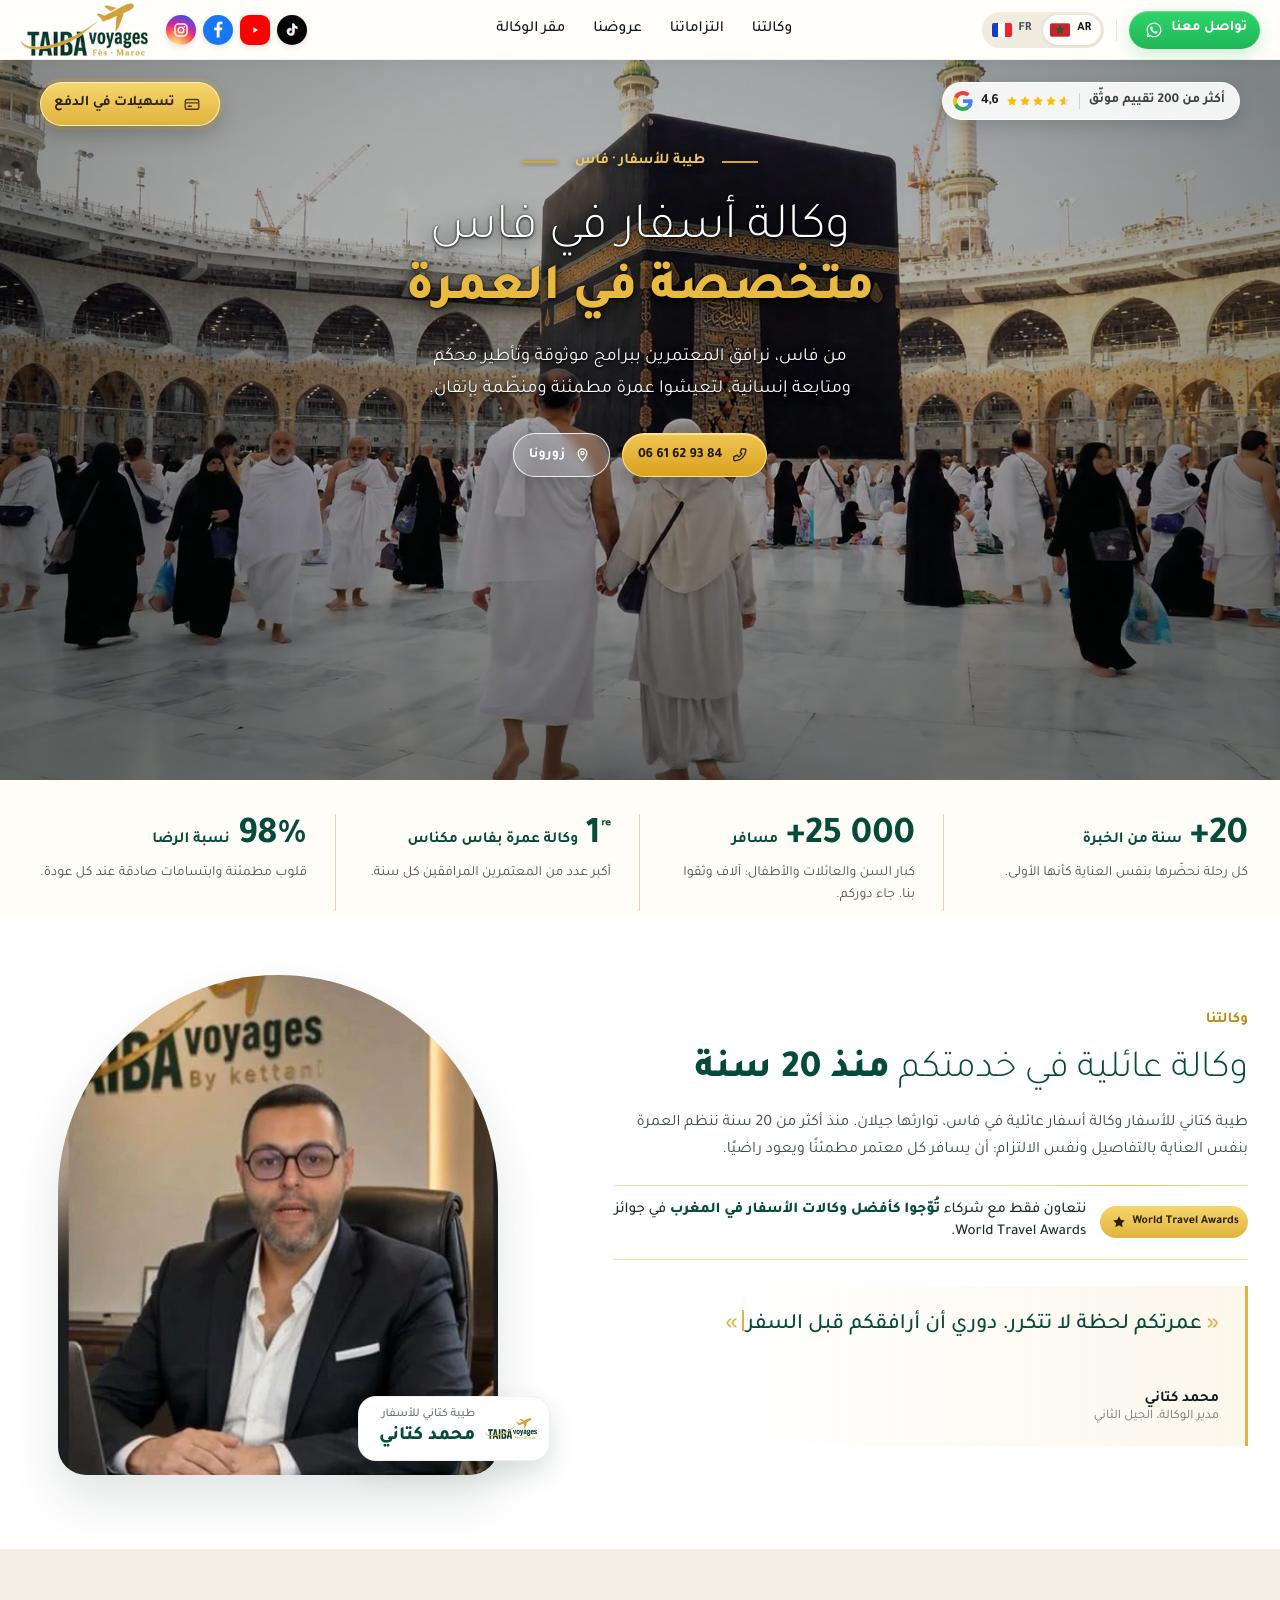
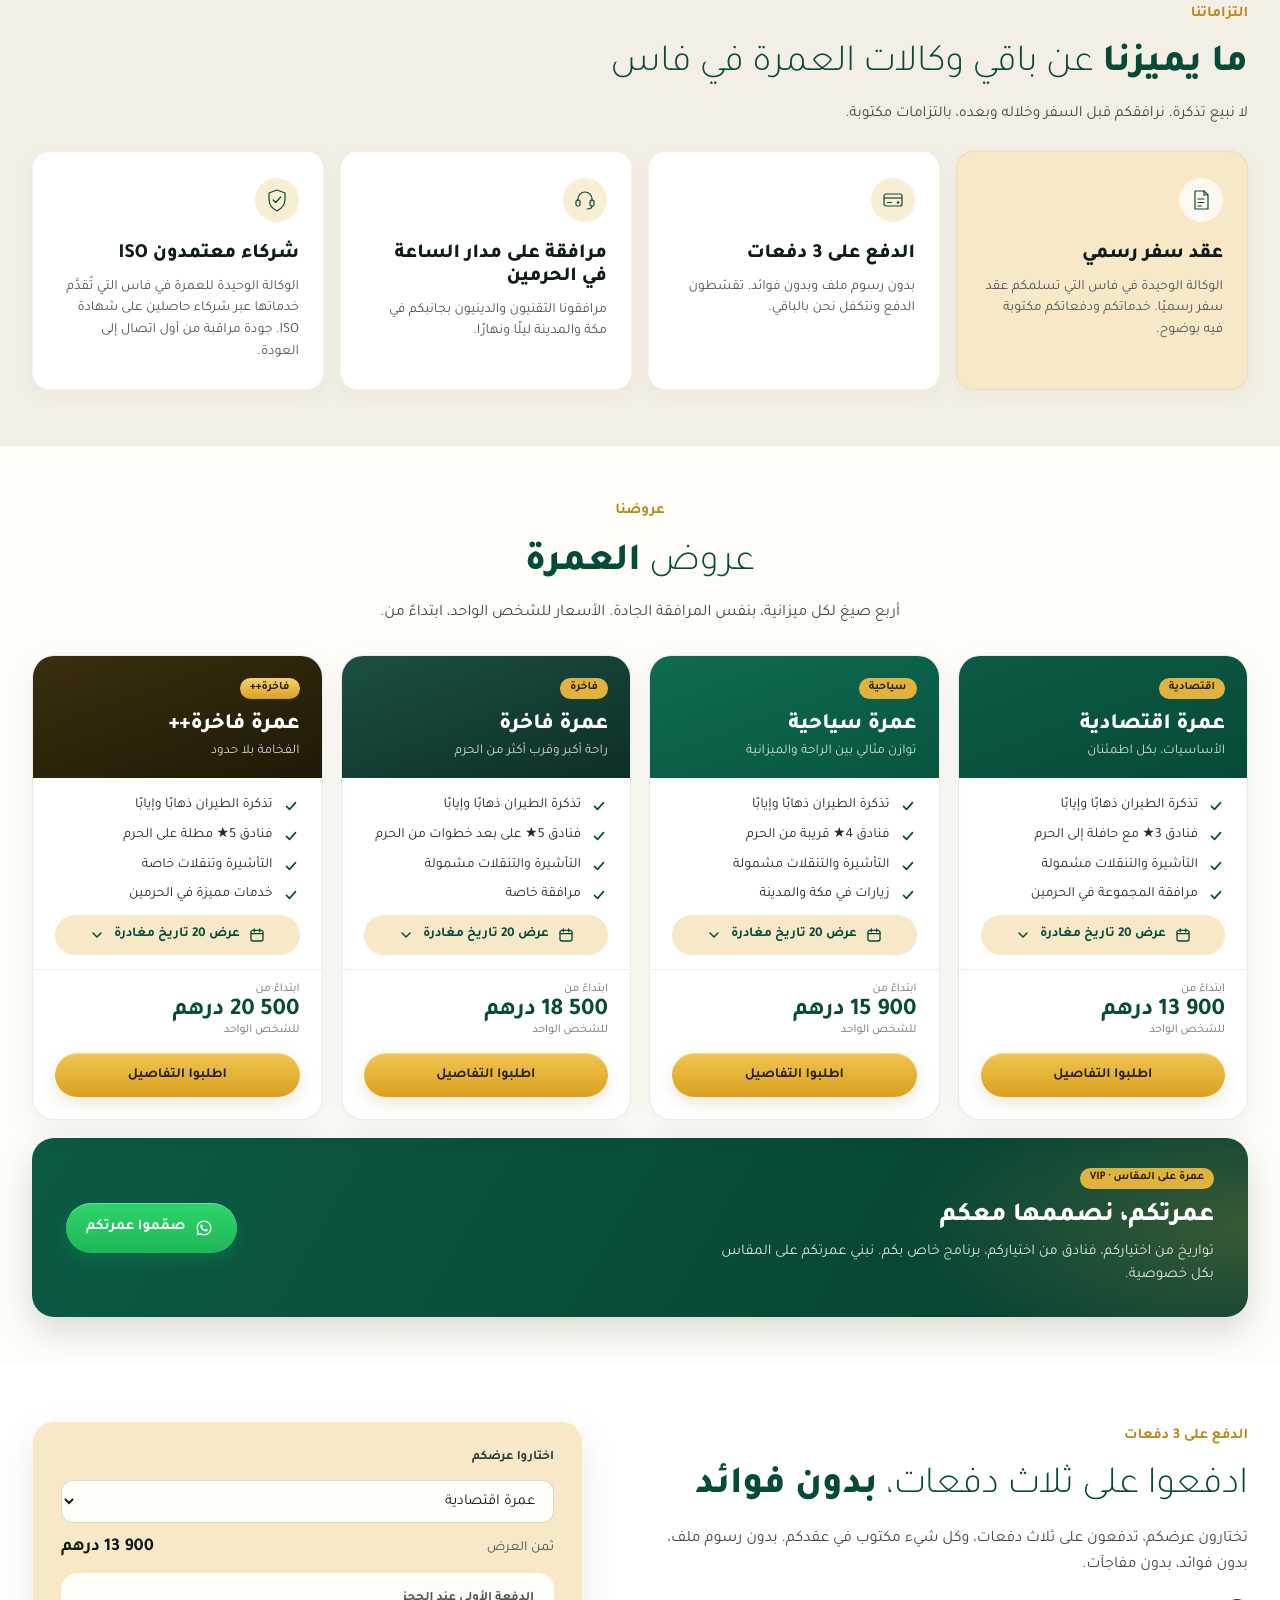
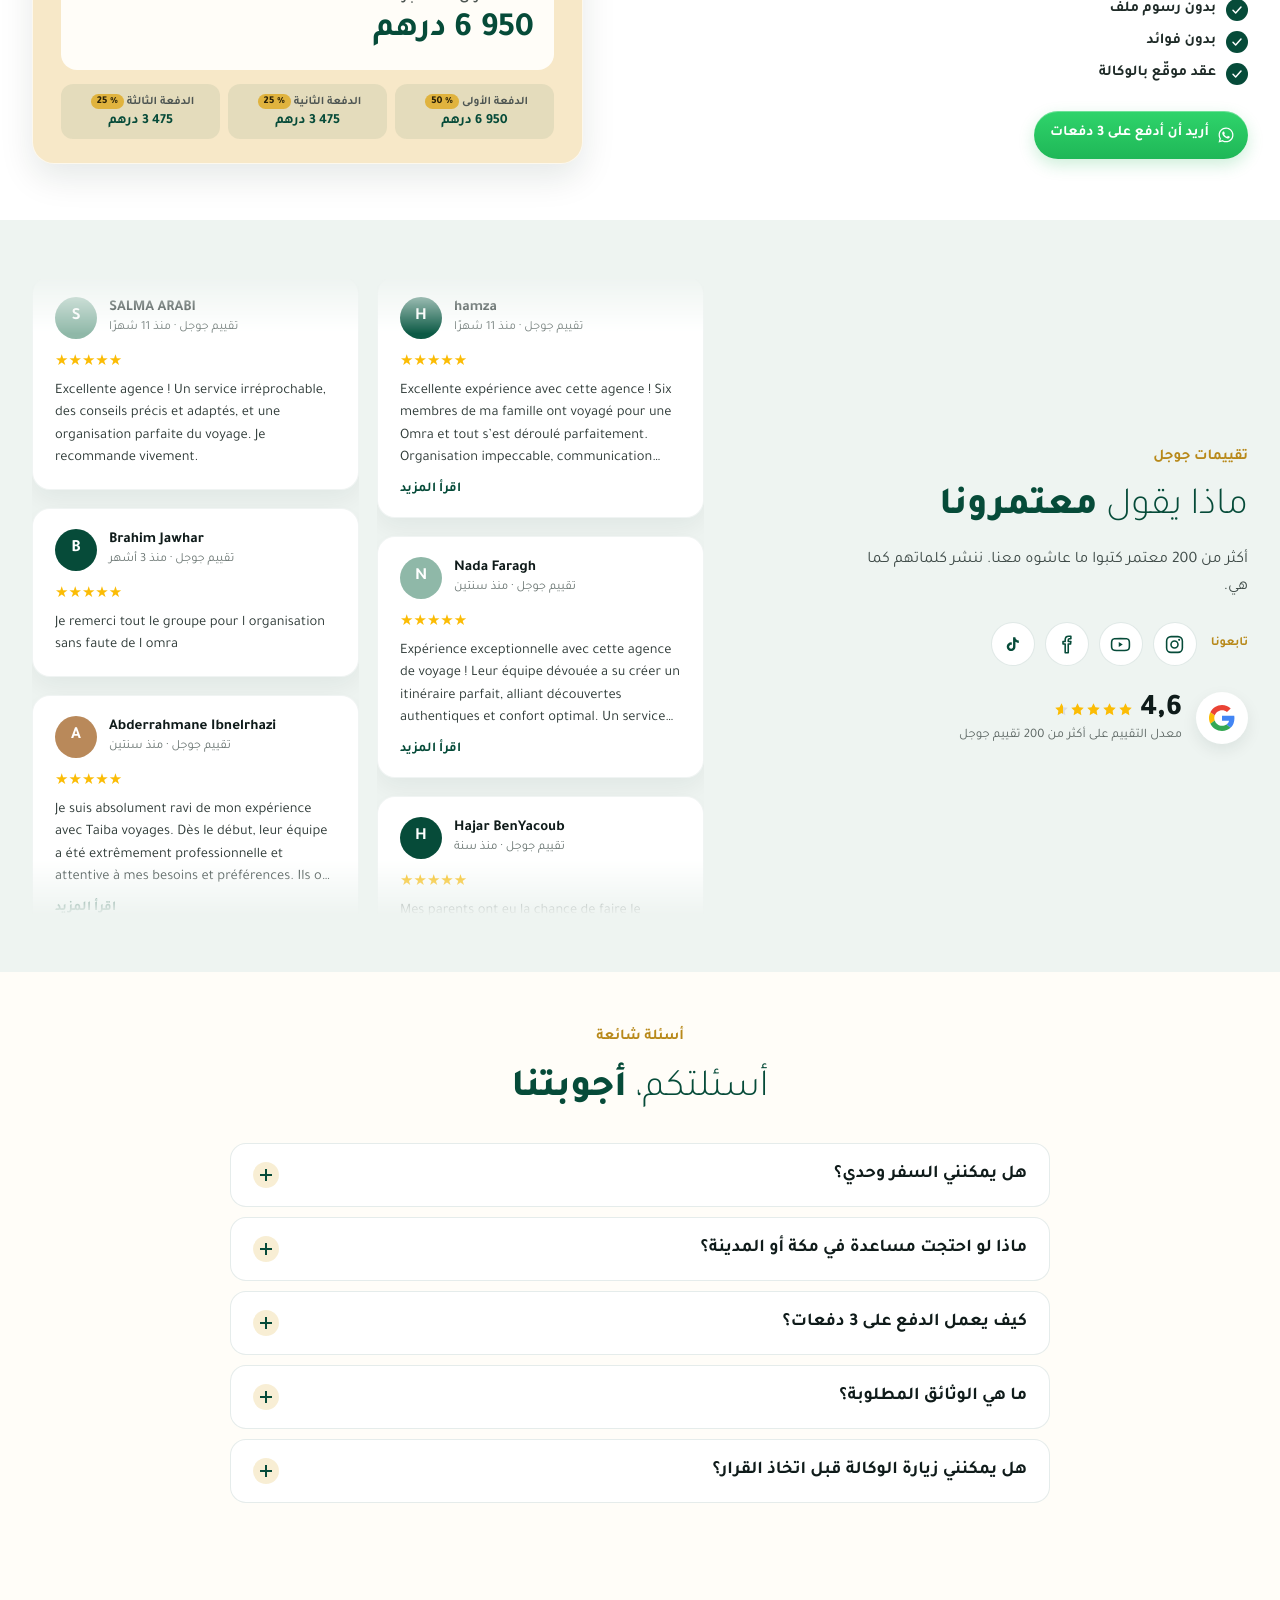
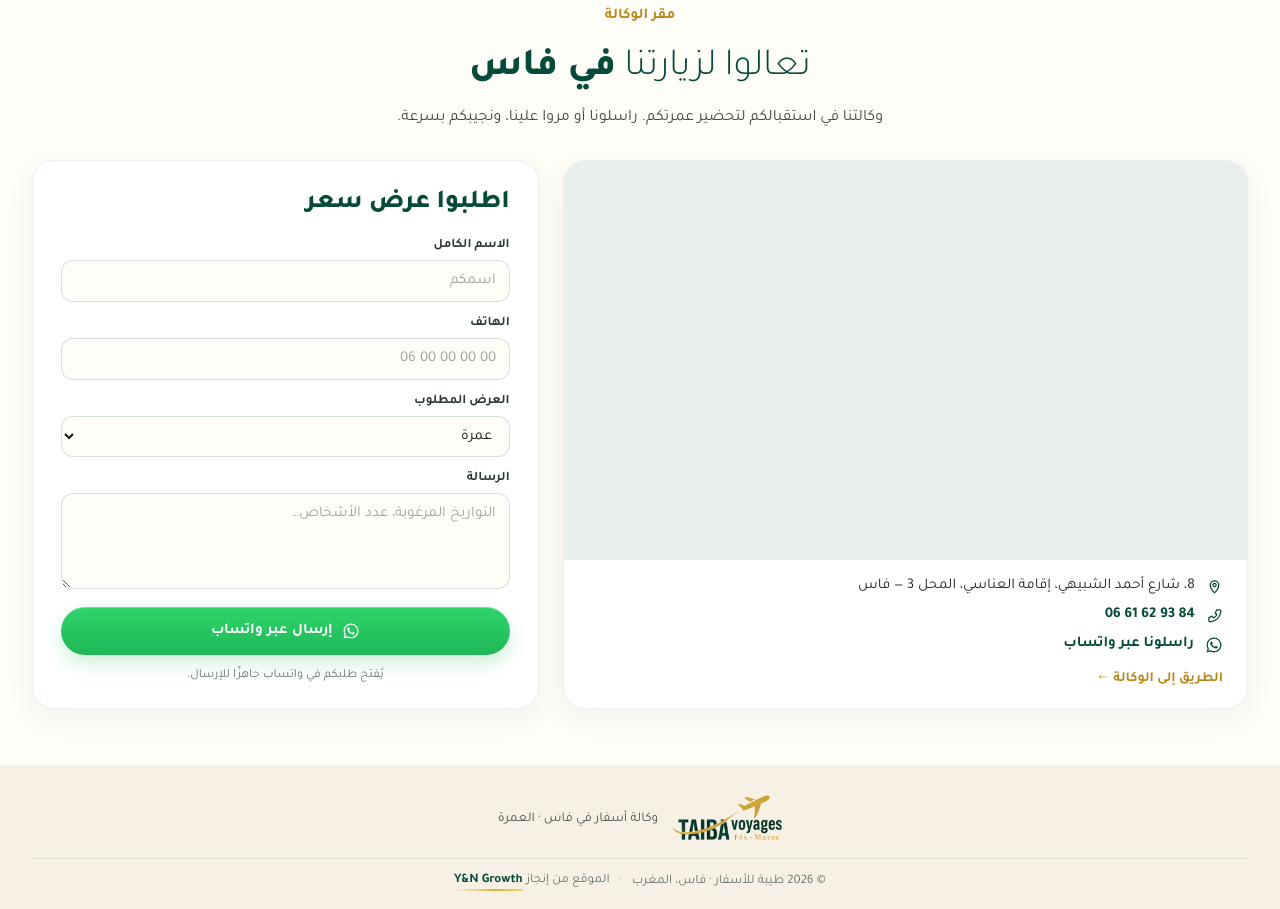
==== commit fd970ff9: "Menu téléphone : logos réseaux sociaux retirés (déjà présents dans la colonne flottante) Co-Authored" ====
--- a/ar/index.html
+++ b/ar/index.html
@@ -16,7 +16,7 @@
   <link rel="preconnect" href="https://fonts.gstatic.com" crossorigin />
   <link href="https://fonts.googleapis.com/css2?family=Inter:wght@400;500;600;700&family=Plus+Jakarta+Sans:wght@300;500;700;800&family=Tajawal:wght@300;400;500;700;800&display=swap" rel="stylesheet" />
   <script type="application/ld+json">{"@context": "https://schema.org", "@type": "TravelAgency", "name": "طيبة كتاني للأسفار", "description": "وكالة أسفار عائلية في فاس متخصصة في العمرة.", "telephone": "+212661629384", "address": {"@type": "PostalAddress", "streetAddress": "8, Rue Ahmed Chbihi, Résidence Hannassi, Magasin 3", "addressLocality": "Fès", "addressCountry": "MA"}, "url": "https://taibakettanivoyages.ma/ar/", "priceRange": "13900-20500 MAD", "inLanguage": "ar", "sameAs": ["https://www.instagram.com/taiba_kettani_voyages/", "https://www.youtube.com/@Taiba.kettani.voyages", "https://www.facebook.com/Taiba.voyages", "https://www.tiktok.com/@taiba.voyages.by.k"]}</script>
-  <link rel="stylesheet" href="../styles.css?v=73" />
+  <link rel="stylesheet" href="../styles.css?v=74" />
 </head>
 <body>
   <header class="site-header">
@@ -72,15 +72,7 @@
     </div>
 
     <div class="mobile-panel" hidden>
-      <div class="mobile-row">
-        <a href="#agence">وكالتنا</a>
-        <div class="nav-social mobile-social">
-          <a class="soc soc-ig" href="https://www.instagram.com/taiba_kettani_voyages/" target="_blank" rel="noopener" aria-label="Instagram" title="Instagram"><svg viewBox="0 0 24 24" fill="none" aria-hidden="true"><rect x="4" y="4" width="16" height="16" rx="4.6" stroke="#fff" stroke-width="2"/><circle cx="12" cy="12" r="3.7" stroke="#fff" stroke-width="2"/><circle cx="16.6" cy="7.4" r="1.15" fill="#fff"/></svg></a>
-          <a class="soc soc-fb" href="https://www.facebook.com/Taiba.voyages" target="_blank" rel="noopener" aria-label="Facebook" title="Facebook"><svg viewBox="0 0 24 24" aria-hidden="true"><path fill="#fff" d="M15.12 5.32H17V2.14A26.1 26.1 0 0 0 14.26 2c-2.72 0-4.58 1.66-4.58 4.7v2.62H6.61v3.56h3.07V22h3.68v-9.12h3.06l.46-3.56h-3.52V7.05c0-1.03.28-1.73 1.76-1.73Z"/></svg></a>
-          <a class="soc soc-yt" href="https://www.youtube.com/@Taiba.kettani.voyages" target="_blank" rel="noopener" aria-label="YouTube" title="YouTube"><svg viewBox="0 0 24 24" aria-hidden="true"><path fill="#fff" d="m9.8 8.2 6.4 3.8-6.4 3.8V8.2Z"/></svg></a>
-          <a class="soc soc-tt" href="https://www.tiktok.com/@taiba.voyages.by.k" target="_blank" rel="noopener" aria-label="TikTok" title="TikTok"><svg viewBox="0 0 24 24" aria-hidden="true"><g transform="translate(4.4 3.6) scale(.66)"><path fill="#25F4EE" transform="translate(-1 -1)" d="M12.53.02c1.31-.02 2.61-.01 3.91-.02.08 1.53.63 3.09 1.75 4.17 1.12 1.11 2.7 1.62 4.24 1.79v4.03c-1.44-.05-2.89-.35-4.2-.97-.57-.26-1.1-.59-1.62-.93-.01 2.92.01 5.84-.02 8.75-.08 1.4-.54 2.79-1.35 3.94-1.31 1.92-3.58 3.17-5.91 3.21-1.43.08-2.86-.31-4.08-1.03-2.02-1.19-3.44-3.37-3.65-5.71-.02-.5-.03-1-.01-1.49.18-1.9 1.12-3.72 2.58-4.96 1.66-1.44 3.98-2.13 6.15-1.72.02 1.48-.04 2.96-.04 4.44-.99-.32-2.15-.23-3.02.37-.63.41-1.11 1.04-1.36 1.75-.21.51-.15 1.07-.14 1.61.24 1.64 1.82 3.02 3.5 2.87 1.12-.01 2.19-.66 2.77-1.61.19-.33.4-.67.41-1.06.1-1.79.06-3.57.07-5.36.01-4.03-.01-8.05.02-12.07Z"/><path fill="#FE2C55" transform="translate(1 1)" d="M12.53.02c1.31-.02 2.61-.01 3.91-.02.08 1.53.63 3.09 1.75 4.17 1.12 1.11 2.7 1.62 4.24 1.79v4.03c-1.44-.05-2.89-.35-4.2-.97-.57-.26-1.1-.59-1.62-.93-.01 2.92.01 5.84-.02 8.75-.08 1.4-.54 2.79-1.35 3.94-1.31 1.92-3.58 3.17-5.91 3.21-1.43.08-2.86-.31-4.08-1.03-2.02-1.19-3.44-3.37-3.65-5.71-.02-.5-.03-1-.01-1.49.18-1.9 1.12-3.72 2.58-4.96 1.66-1.44 3.98-2.13 6.15-1.72.02 1.48-.04 2.96-.04 4.44-.99-.32-2.15-.23-3.02.37-.63.41-1.11 1.04-1.36 1.75-.21.51-.15 1.07-.14 1.61.24 1.64 1.82 3.02 3.5 2.87 1.12-.01 2.19-.66 2.77-1.61.19-.33.4-.67.41-1.06.1-1.79.06-3.57.07-5.36.01-4.03-.01-8.05.02-12.07Z"/><path fill="#fff" d="M12.53.02c1.31-.02 2.61-.01 3.91-.02.08 1.53.63 3.09 1.75 4.17 1.12 1.11 2.7 1.62 4.24 1.79v4.03c-1.44-.05-2.89-.35-4.2-.97-.57-.26-1.1-.59-1.62-.93-.01 2.92.01 5.84-.02 8.75-.08 1.4-.54 2.79-1.35 3.94-1.31 1.92-3.58 3.17-5.91 3.21-1.43.08-2.86-.31-4.08-1.03-2.02-1.19-3.44-3.37-3.65-5.71-.02-.5-.03-1-.01-1.49.18-1.9 1.12-3.72 2.58-4.96 1.66-1.44 3.98-2.13 6.15-1.72.02 1.48-.04 2.96-.04 4.44-.99-.32-2.15-.23-3.02.37-.63.41-1.11 1.04-1.36 1.75-.21.51-.15 1.07-.14 1.61.24 1.64 1.82 3.02 3.5 2.87 1.12-.01 2.19-.66 2.77-1.61.19-.33.4-.67.41-1.06.1-1.79.06-3.57.07-5.36.01-4.03-.01-8.05.02-12.07Z"/></g></svg></a>
-        </div>
-      </div>
+      <a href="#agence">وكالتنا</a>
       <a href="#engagements">التزاماتنا</a>
       <a href="#packs">عروضنا</a>
       <a href="#localisation">مقر الوكالة</a>
@@ -510,6 +502,6 @@
     <div class="footer-copy"><span>© 2026 طيبة للأسفار · فاس، المغرب</span><span class="footer-sep" aria-hidden="true">·</span><span>الموقع من إنجاز <a class="credit" href="https://www.yngrowth.com" target="_blank" rel="noopener"><span>Y&amp;N Growth</span></a></span></div>
   </footer>
 
-  <script src="../script.js?v=73"></script>
+  <script src="../script.js?v=74"></script>
 </body>
 </html>
--- a/styles.css
+++ b/styles.css
@@ -493,7 +493,7 @@
     box-shadow: 0 18px 24px rgba(0,0,0,.08);
   }
   .mobile-panel:not([hidden]) { display: grid; gap: 6px; }
-  .mobile-panel a:not(.soc) { padding: 14px 12px; border-radius: 10px; font-weight: 600; }
+  .mobile-panel a { padding: 14px 12px; border-radius: 10px; font-weight: 600; }
 
   .hero {
     min-height: 760px;
@@ -615,7 +615,7 @@
   direction: ltr;
 }
 html[dir="rtl"] .desktop-nav { direction: rtl; }
-html[dir="rtl"] .mobile-panel a:not(.soc) { text-align: right; }
+html[dir="rtl"] .mobile-panel a { text-align: right; }
 html[dir="rtl"] .stats-bar { direction: rtl; }
 html[dir="rtl"] .stat .counter { text-align: right; }
 html[dir="rtl"] .google-count { direction: rtl; unicode-bidi: isolate; }
@@ -2335,13 +2335,6 @@
 @media (max-width: 1040px) {
   .site-header .nav-shell > .nav-social { display: none; }
 }
-.mobile-row { display: flex; align-items: center; justify-content: space-between; gap: 10px; }
-.mobile-row > a { flex: 1 1 auto; }
-.mobile-social { padding-inline-end: 8px; }
-.mobile-social .soc { width: 34px; height: 34px; flex-basis: 34px; }
-.mobile-social .soc svg { width: 19px; height: 19px; }
-html[dir="rtl"] .mobile-row { flex-direction: row-reverse; }
-html[dir="rtl"] .mobile-social { padding-inline-end: 0; padding-left: 8px; }
 /* AR : le numéro reste écrit de gauche à droite, mais calé à droite comme les autres champs. */
 html[dir="rtl"] .contact-form input[type="tel"] { text-align: right; }
 
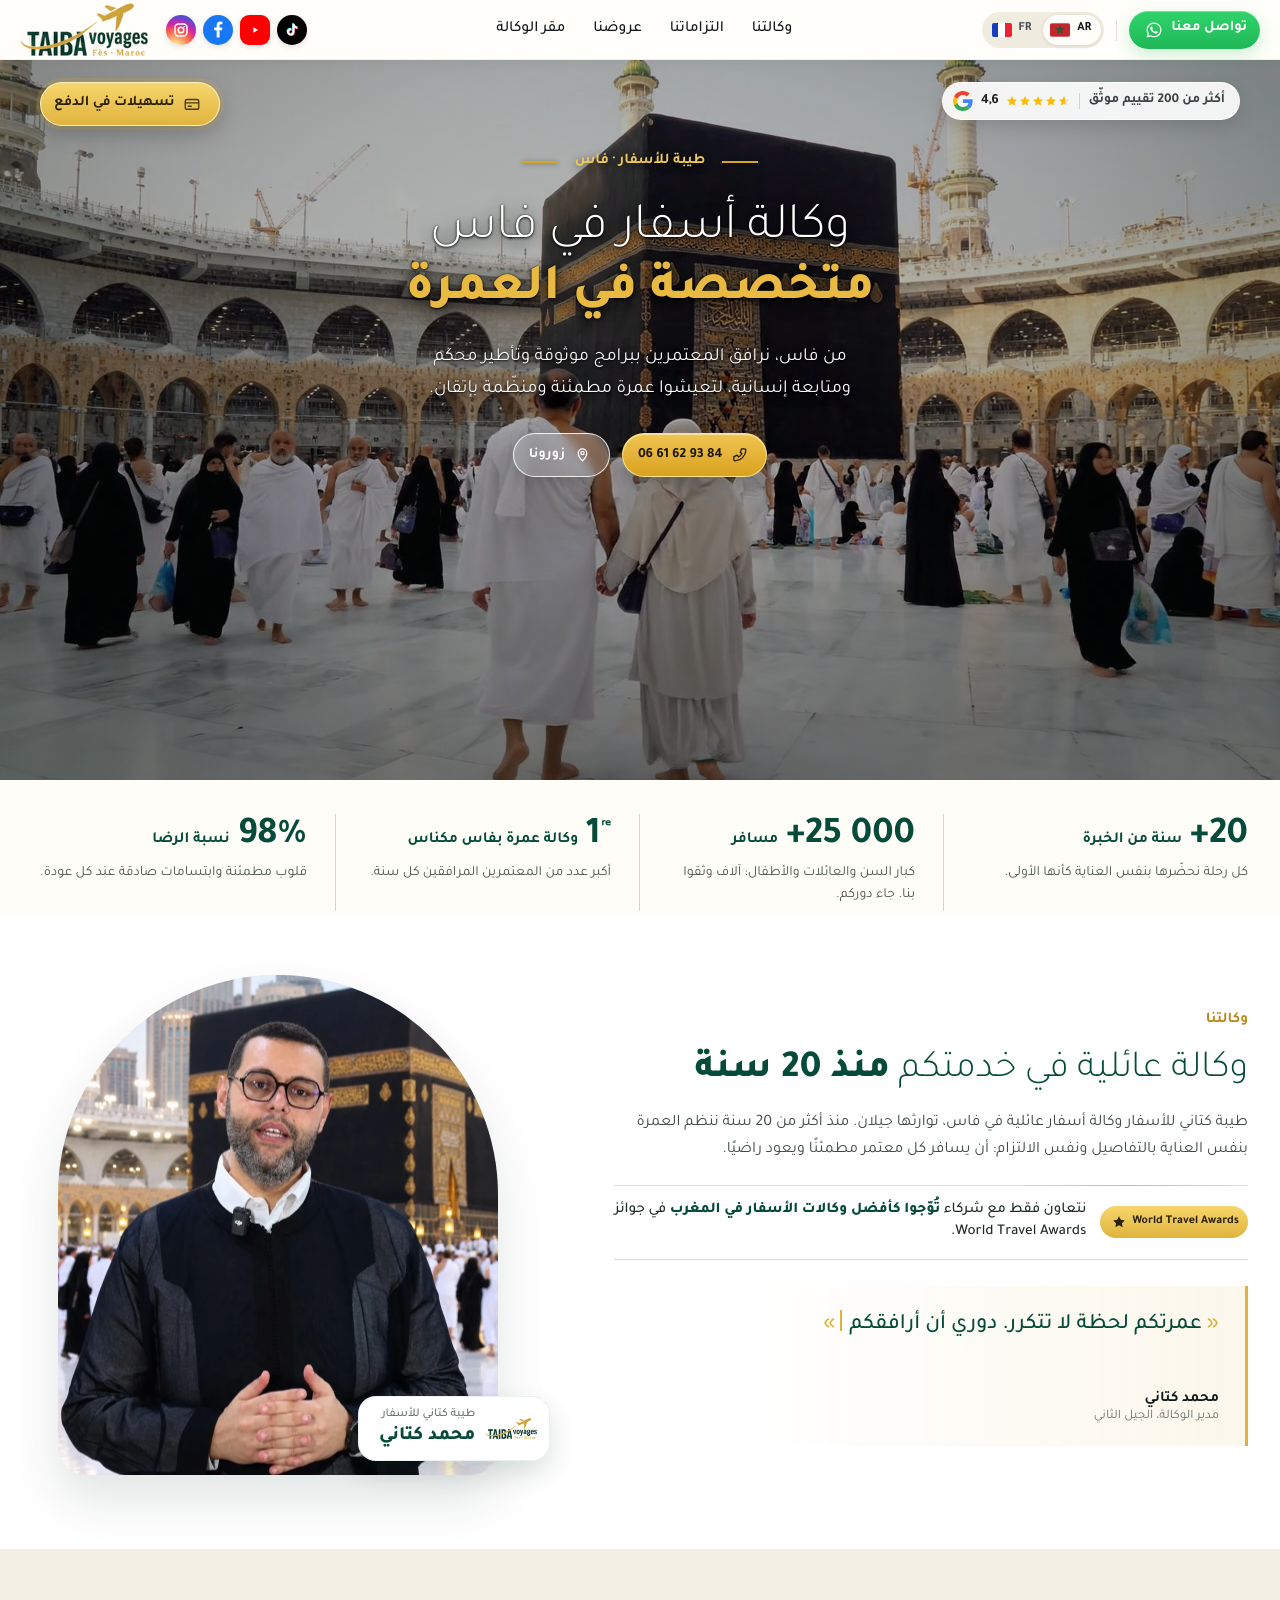
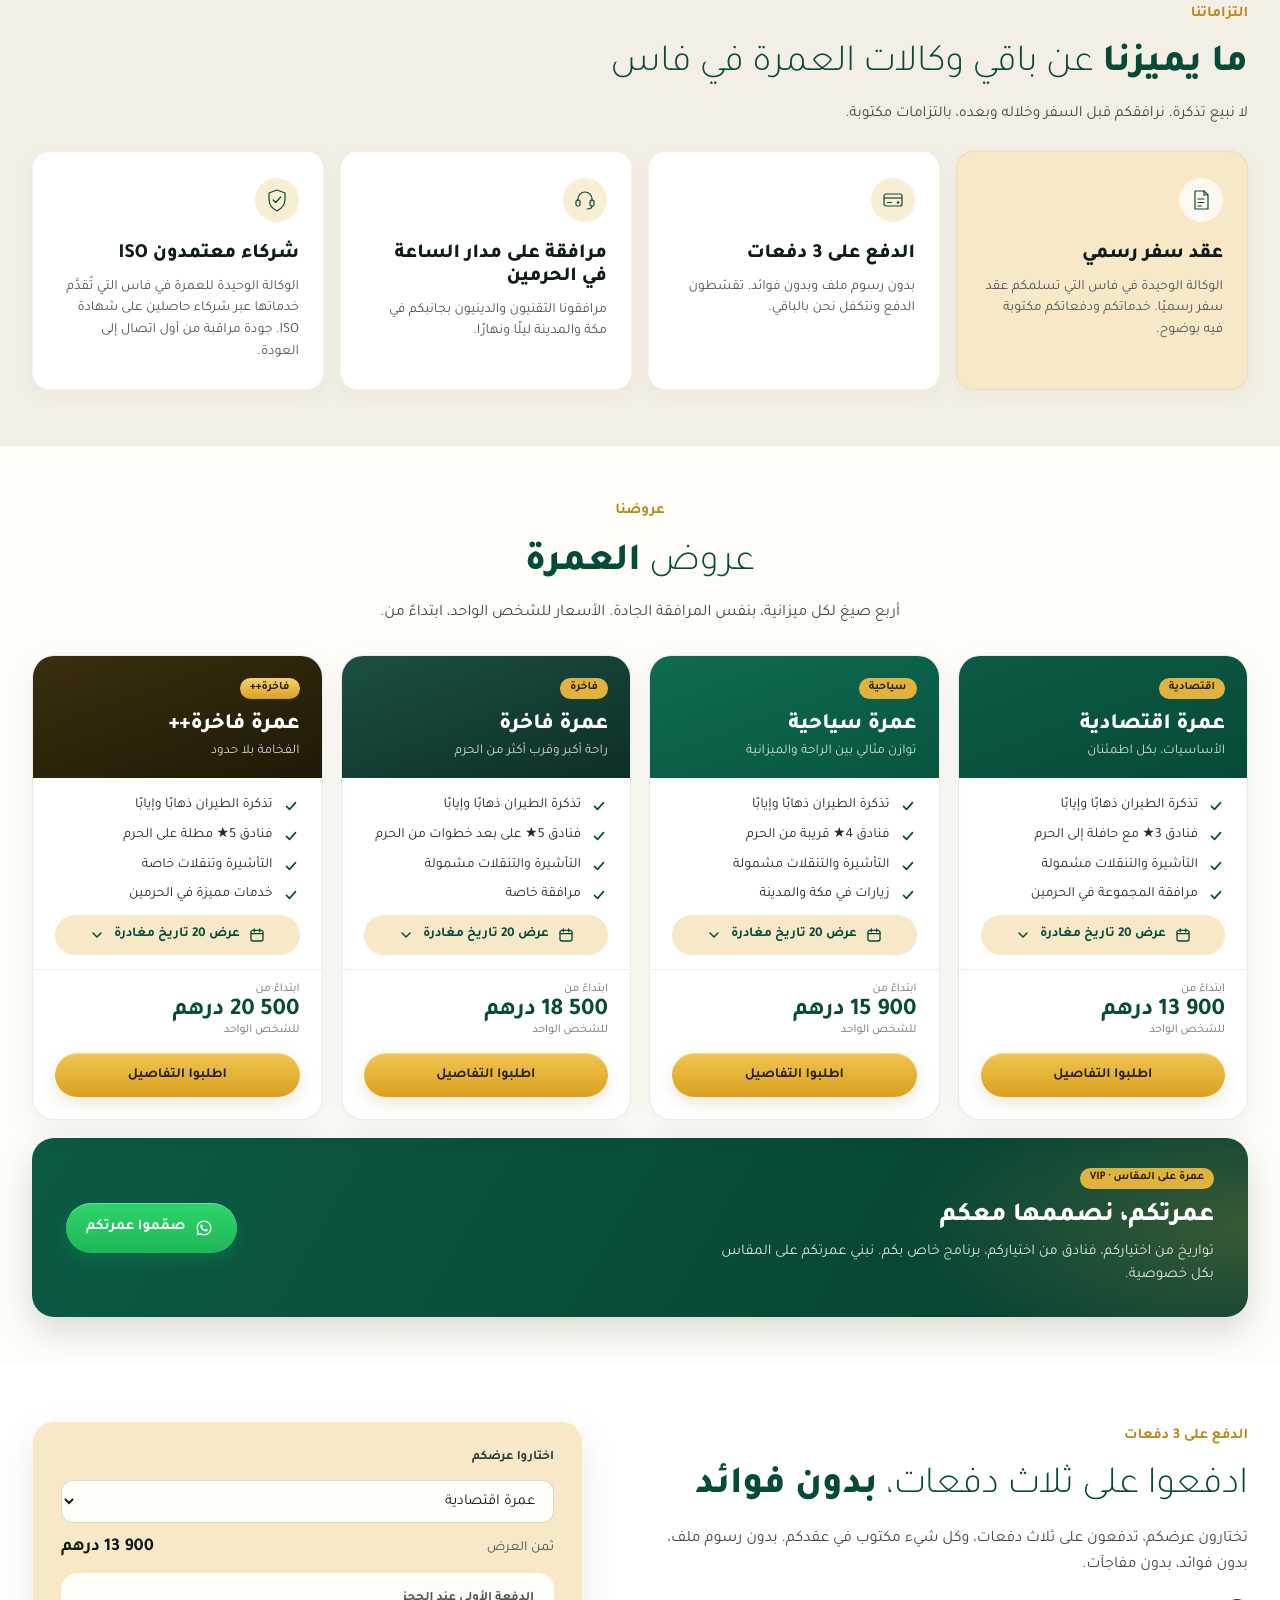
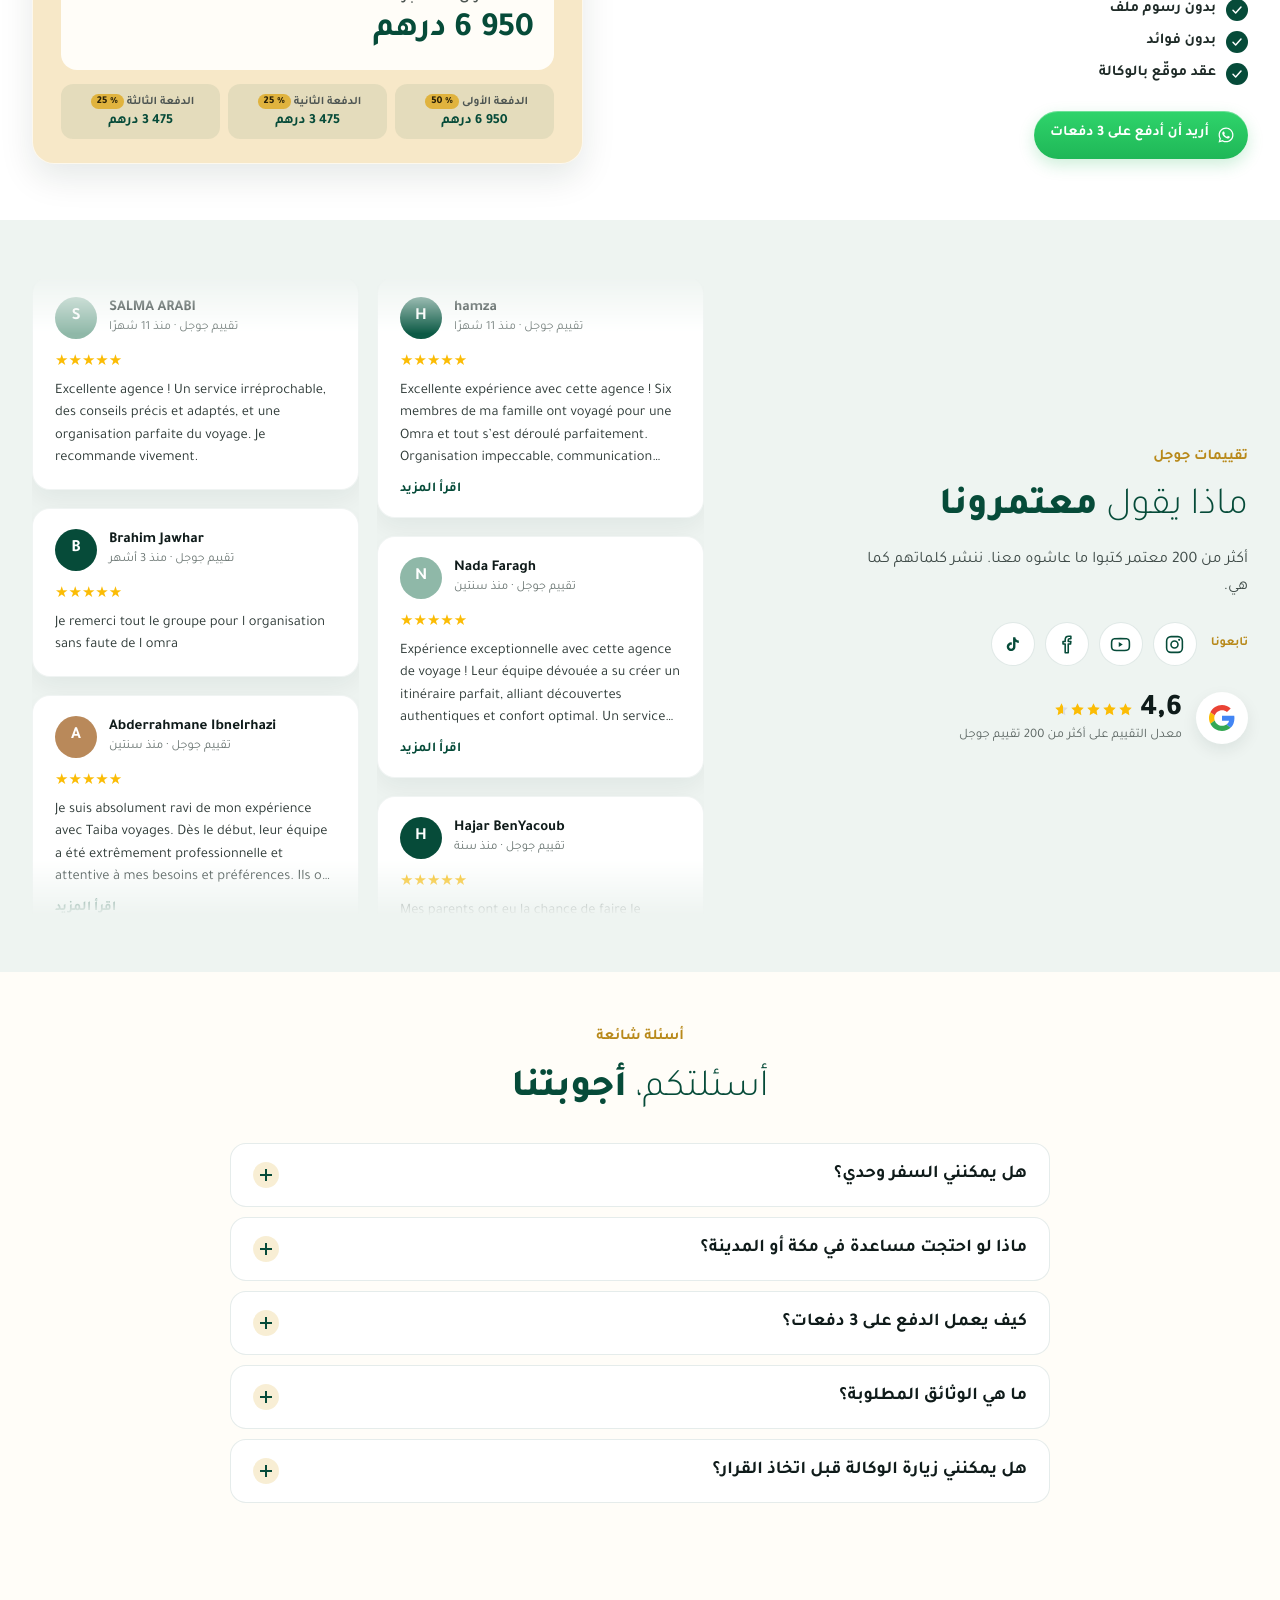
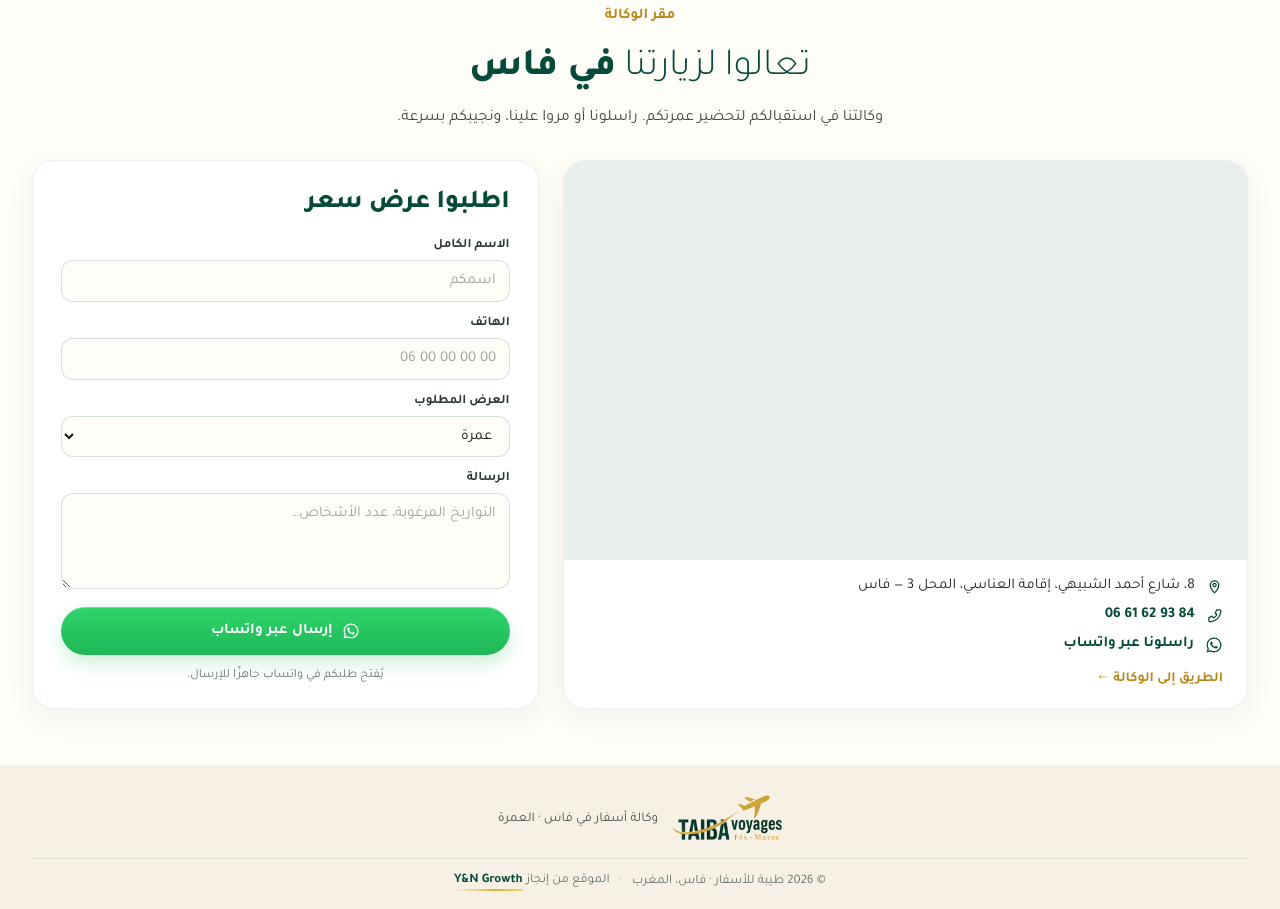
==== commit 5c901e71: "Portrait du gérant remplacé par la nouvelle photo HD à La Mecque (WebP + JPG optimisés, nouveau nom " ====
--- a/ar/index.html
+++ b/ar/index.html
@@ -187,8 +187,8 @@
         <div class="agency-visual">
           <div class="portrait">
             <picture>
-              <source srcset="../assets/mohammed-kettani.webp" type="image/webp" />
-              <img src="../assets/mohammed-kettani.jpg" alt="محمد كتاني، مدير طيبة للأسفار، في مكتبه" width="398" height="640" loading="lazy" />
+              <source srcset="../assets/mohammed-kettani-mecque.webp" type="image/webp" />
+              <img src="../assets/mohammed-kettani-mecque.jpg" alt="محمد كتاني، مدير طيبة كتاني للأسفار، في مكة المكرمة أمام الكعبة" width="880" height="1021" loading="lazy" />
             </picture>
           </div>
           <div class="float-badge float-brand">
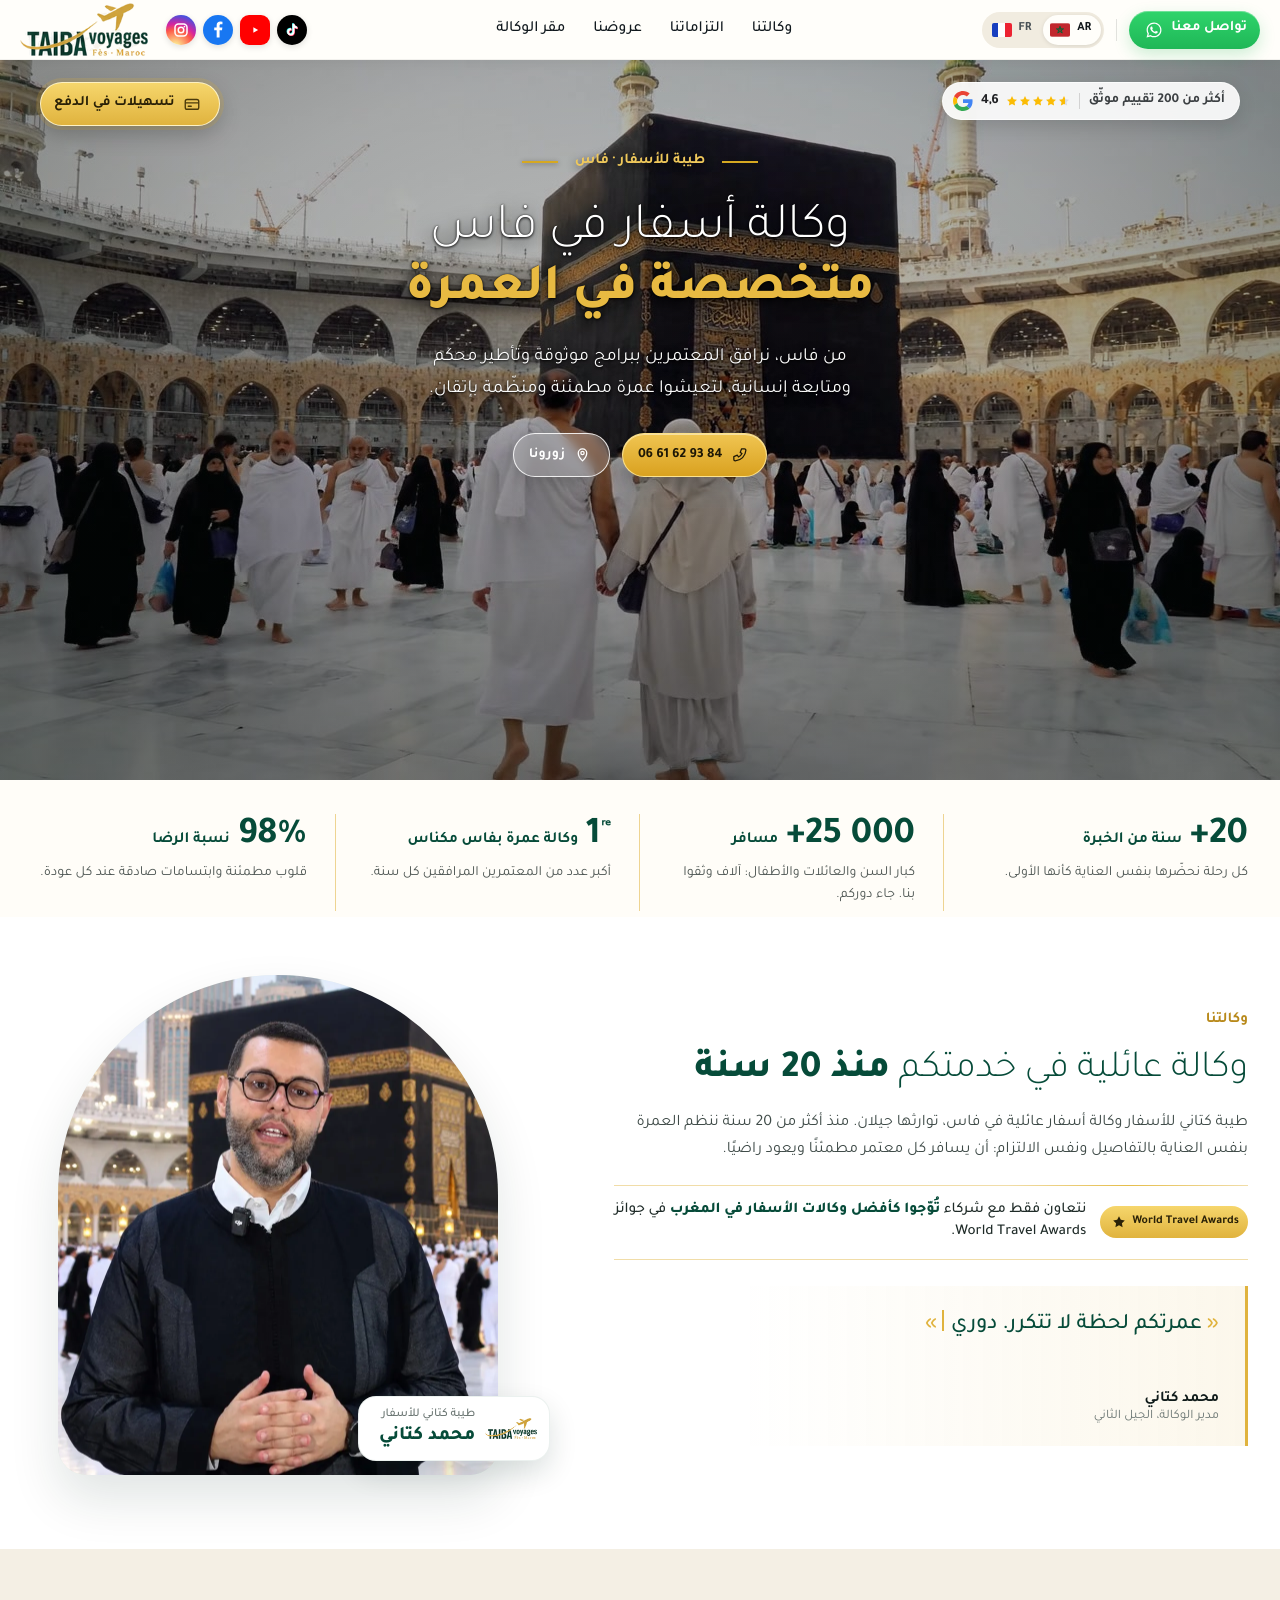
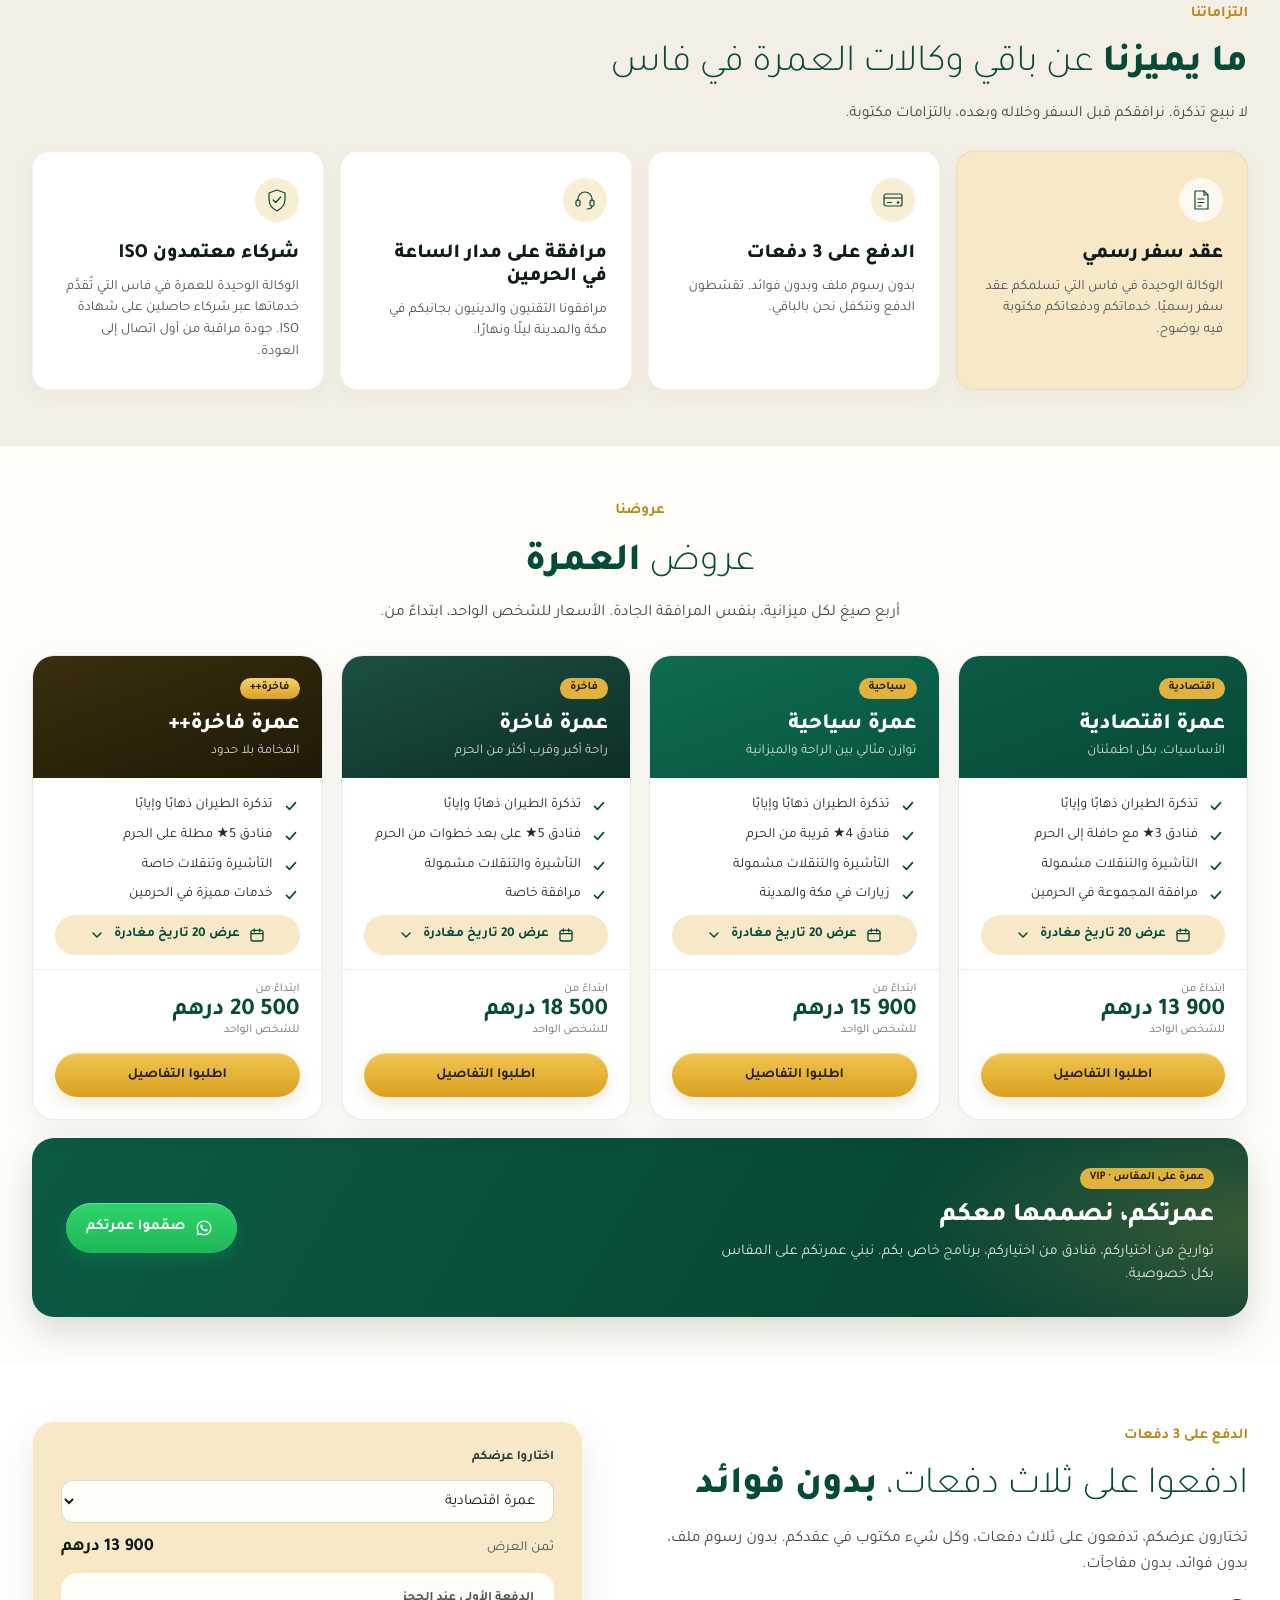
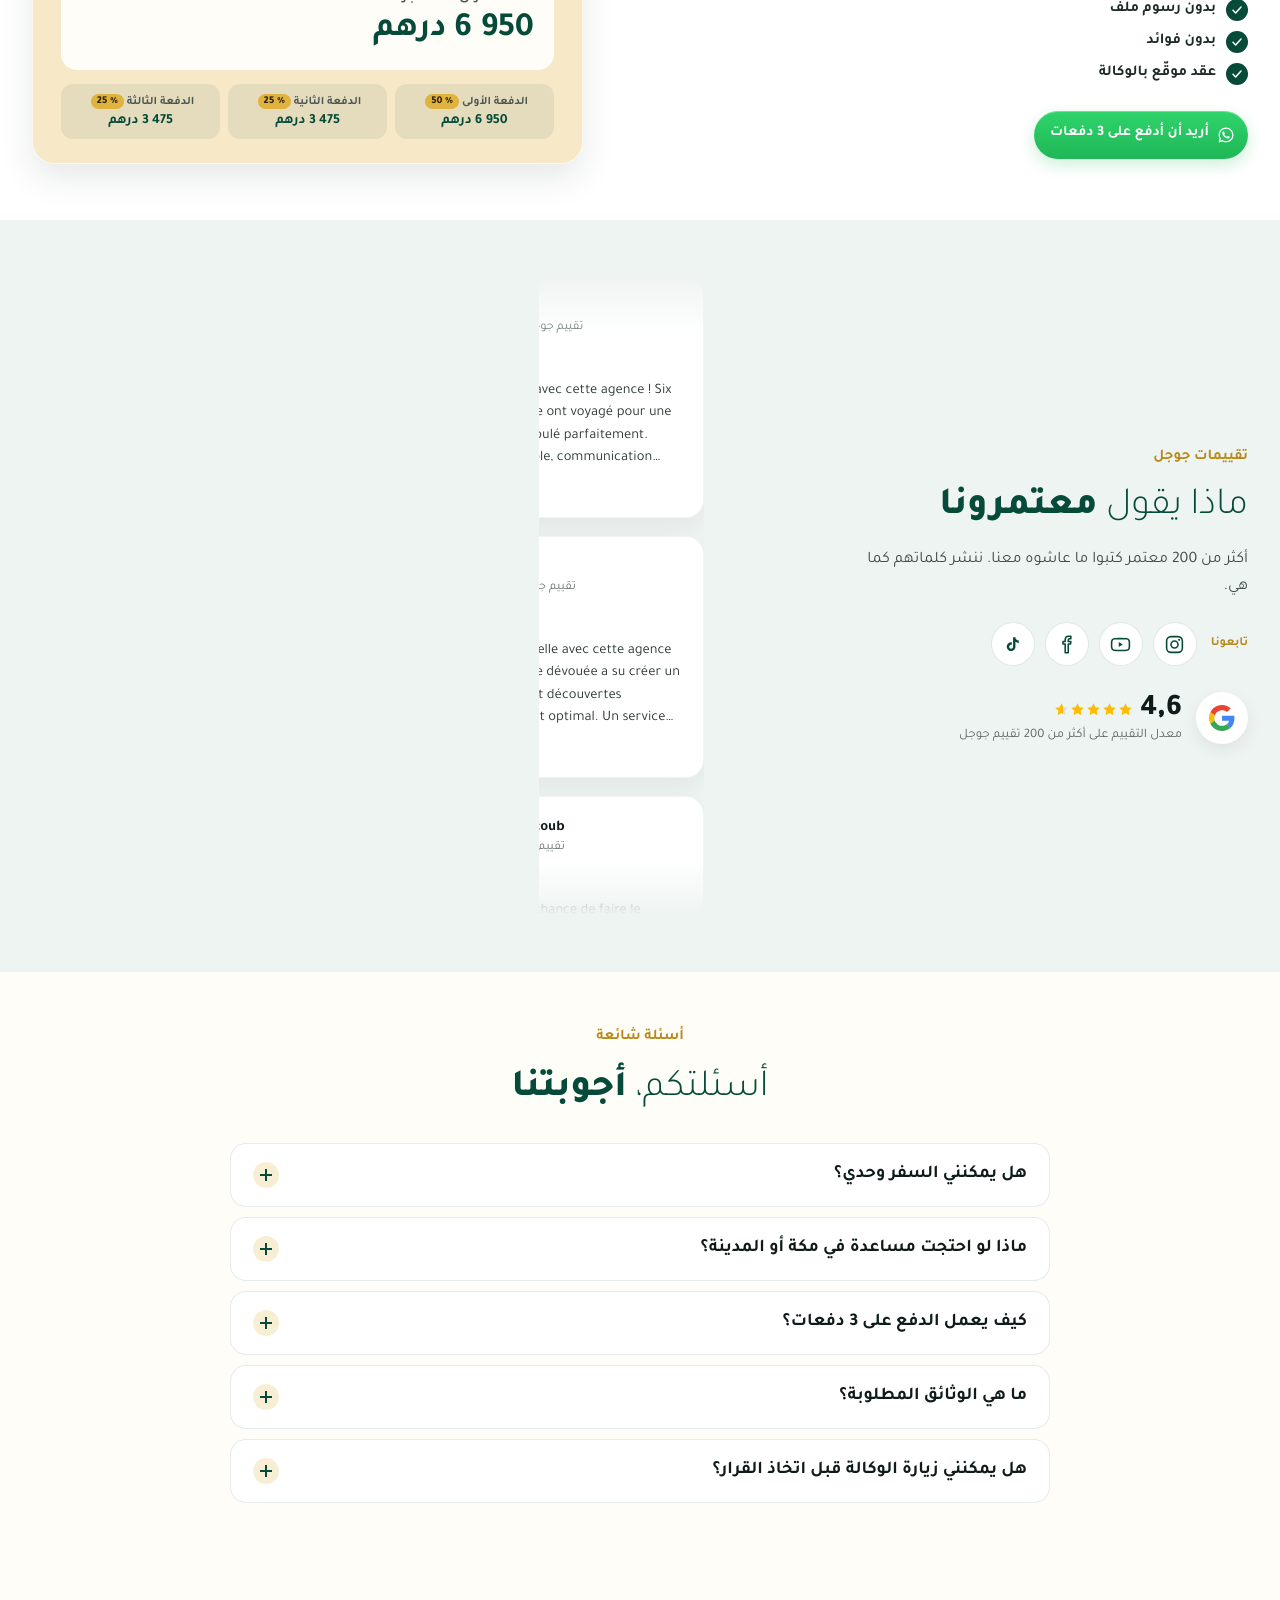
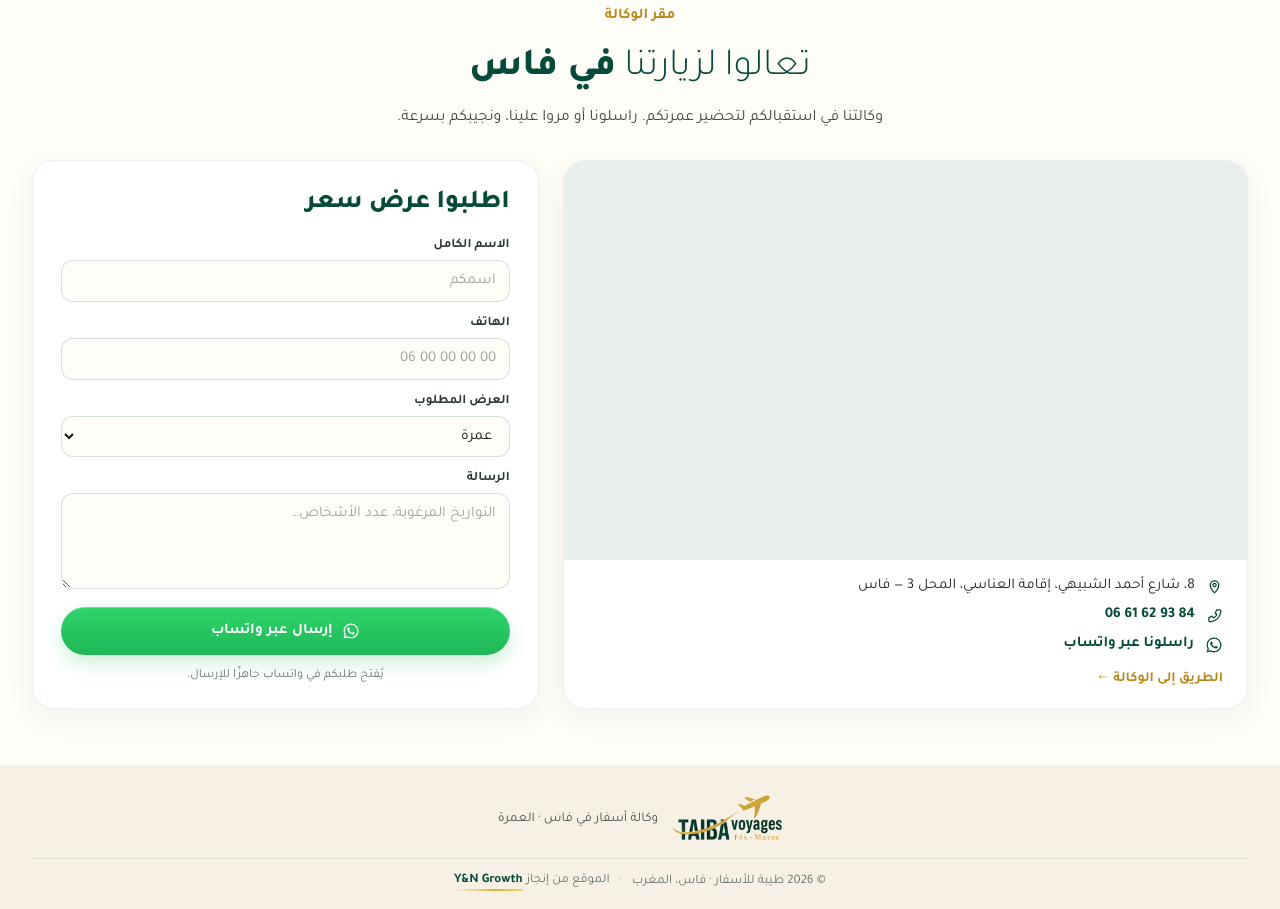
==== commit f48e462f: "Favicon : icône carrée aux couleurs de la marque (T doré + avion sur vert), ICO 16/32/48, SVG et app" ====
--- a/ar/index.html
+++ b/ar/index.html
@@ -16,6 +16,9 @@
   <link rel="preconnect" href="https://fonts.gstatic.com" crossorigin />
   <link href="https://fonts.googleapis.com/css2?family=Inter:wght@400;500;600;700&family=Plus+Jakarta+Sans:wght@300;500;700;800&family=Tajawal:wght@300;400;500;700;800&display=swap" rel="stylesheet" />
   <script type="application/ld+json">{"@context": "https://schema.org", "@type": "TravelAgency", "name": "طيبة كتاني للأسفار", "description": "وكالة أسفار عائلية في فاس متخصصة في العمرة.", "telephone": "+212661629384", "address": {"@type": "PostalAddress", "streetAddress": "8, Rue Ahmed Chbihi, Résidence Hannassi, Magasin 3", "addressLocality": "Fès", "addressCountry": "MA"}, "url": "https://taibakettanivoyages.ma/ar/", "priceRange": "13900-20500 MAD", "inLanguage": "ar", "sameAs": ["https://www.instagram.com/taiba_kettani_voyages/", "https://www.youtube.com/@Taiba.kettani.voyages", "https://www.facebook.com/Taiba.voyages", "https://www.tiktok.com/@taiba.voyages.by.k"]}</script>
+  <link rel="icon" href="/favicon.ico" sizes="48x48" />
+  <link rel="icon" href="/favicon.svg" type="image/svg+xml" />
+  <link rel="apple-touch-icon" href="/apple-touch-icon.png" />
   <link rel="stylesheet" href="../styles.css?v=74" />
 </head>
 <body>
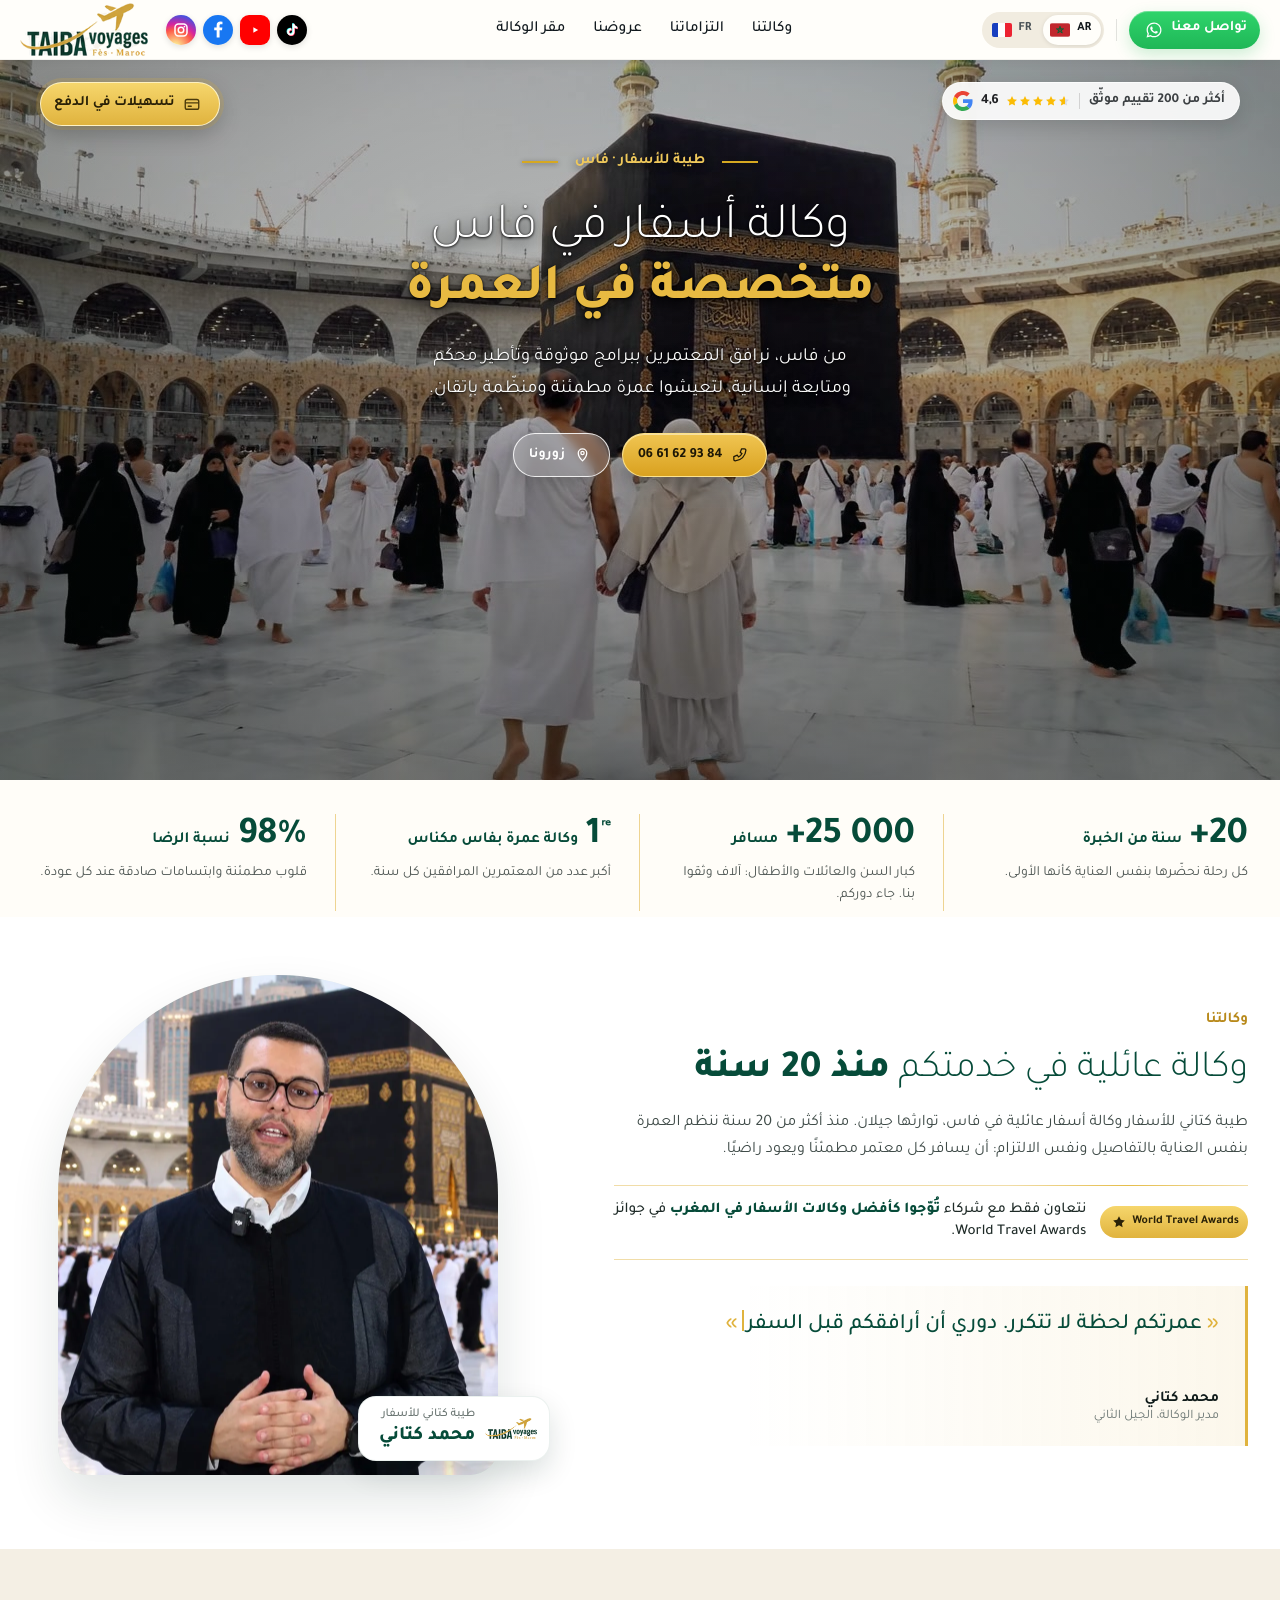
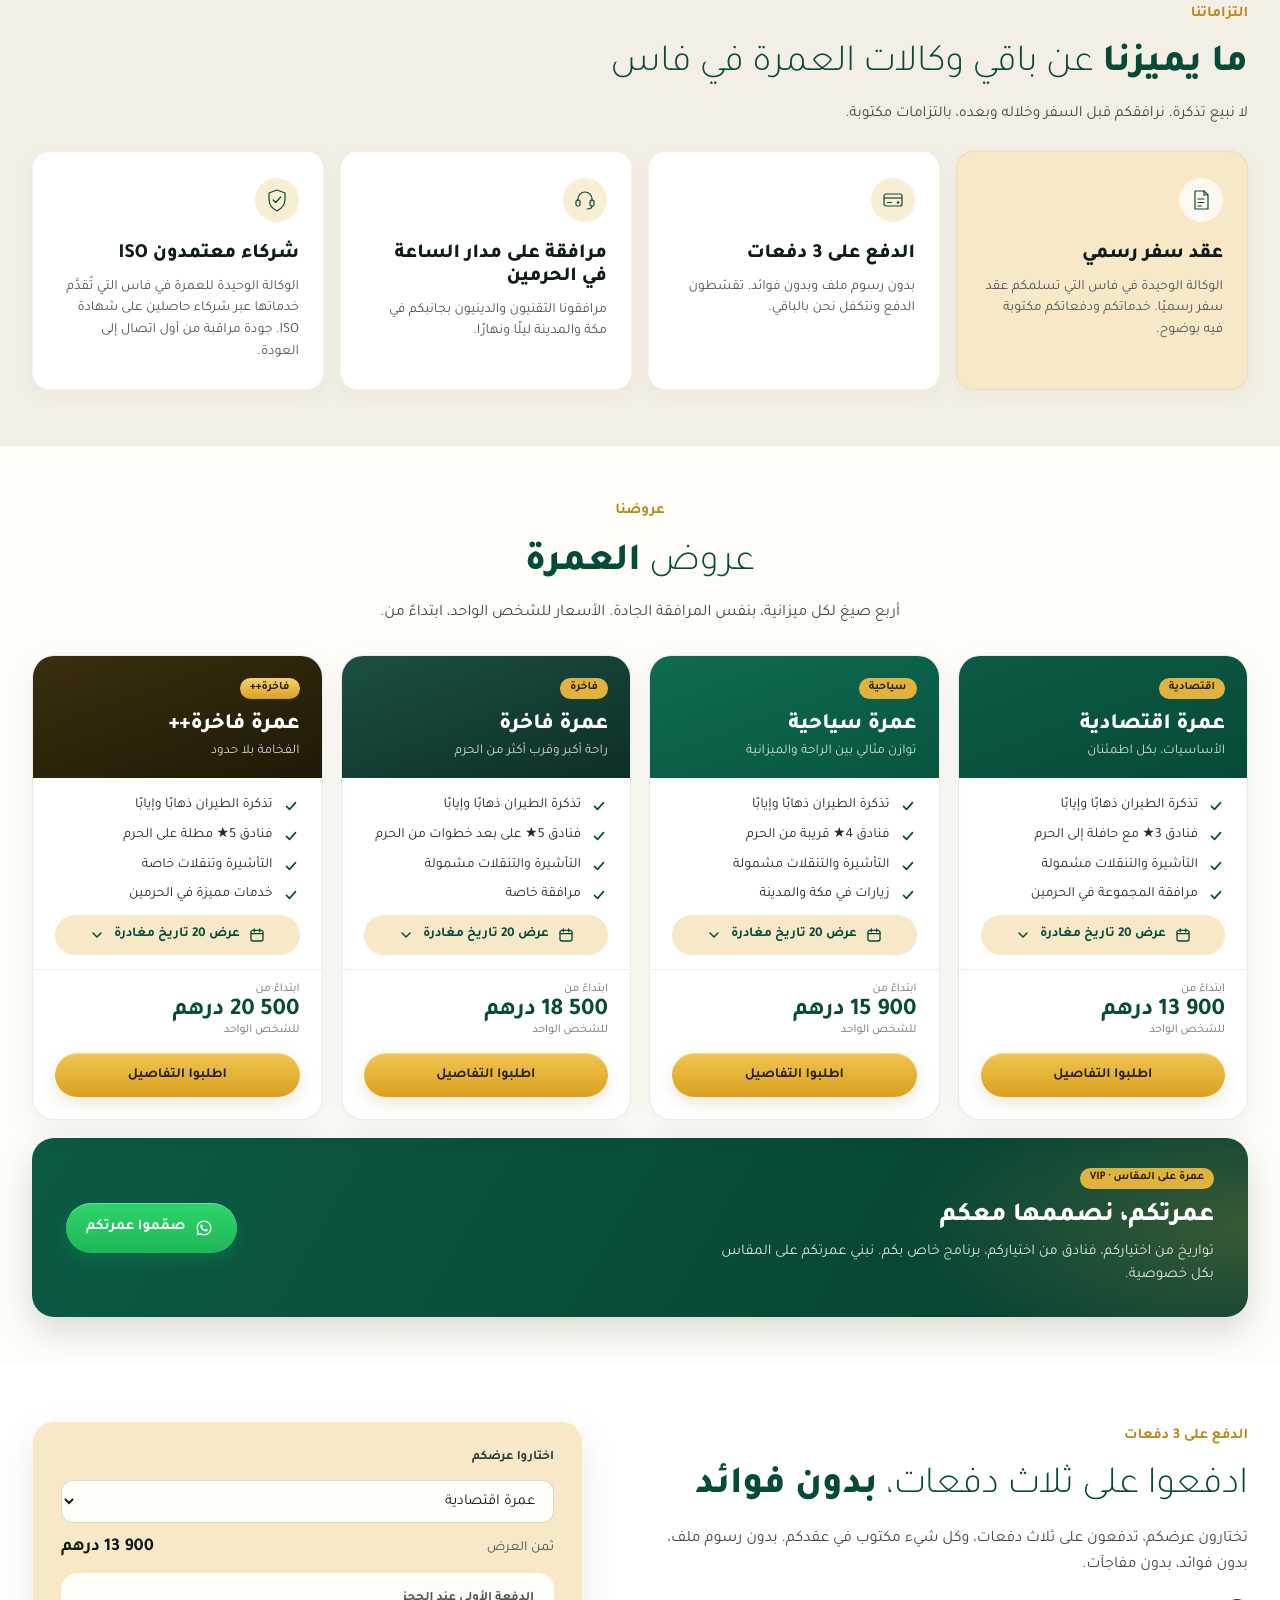
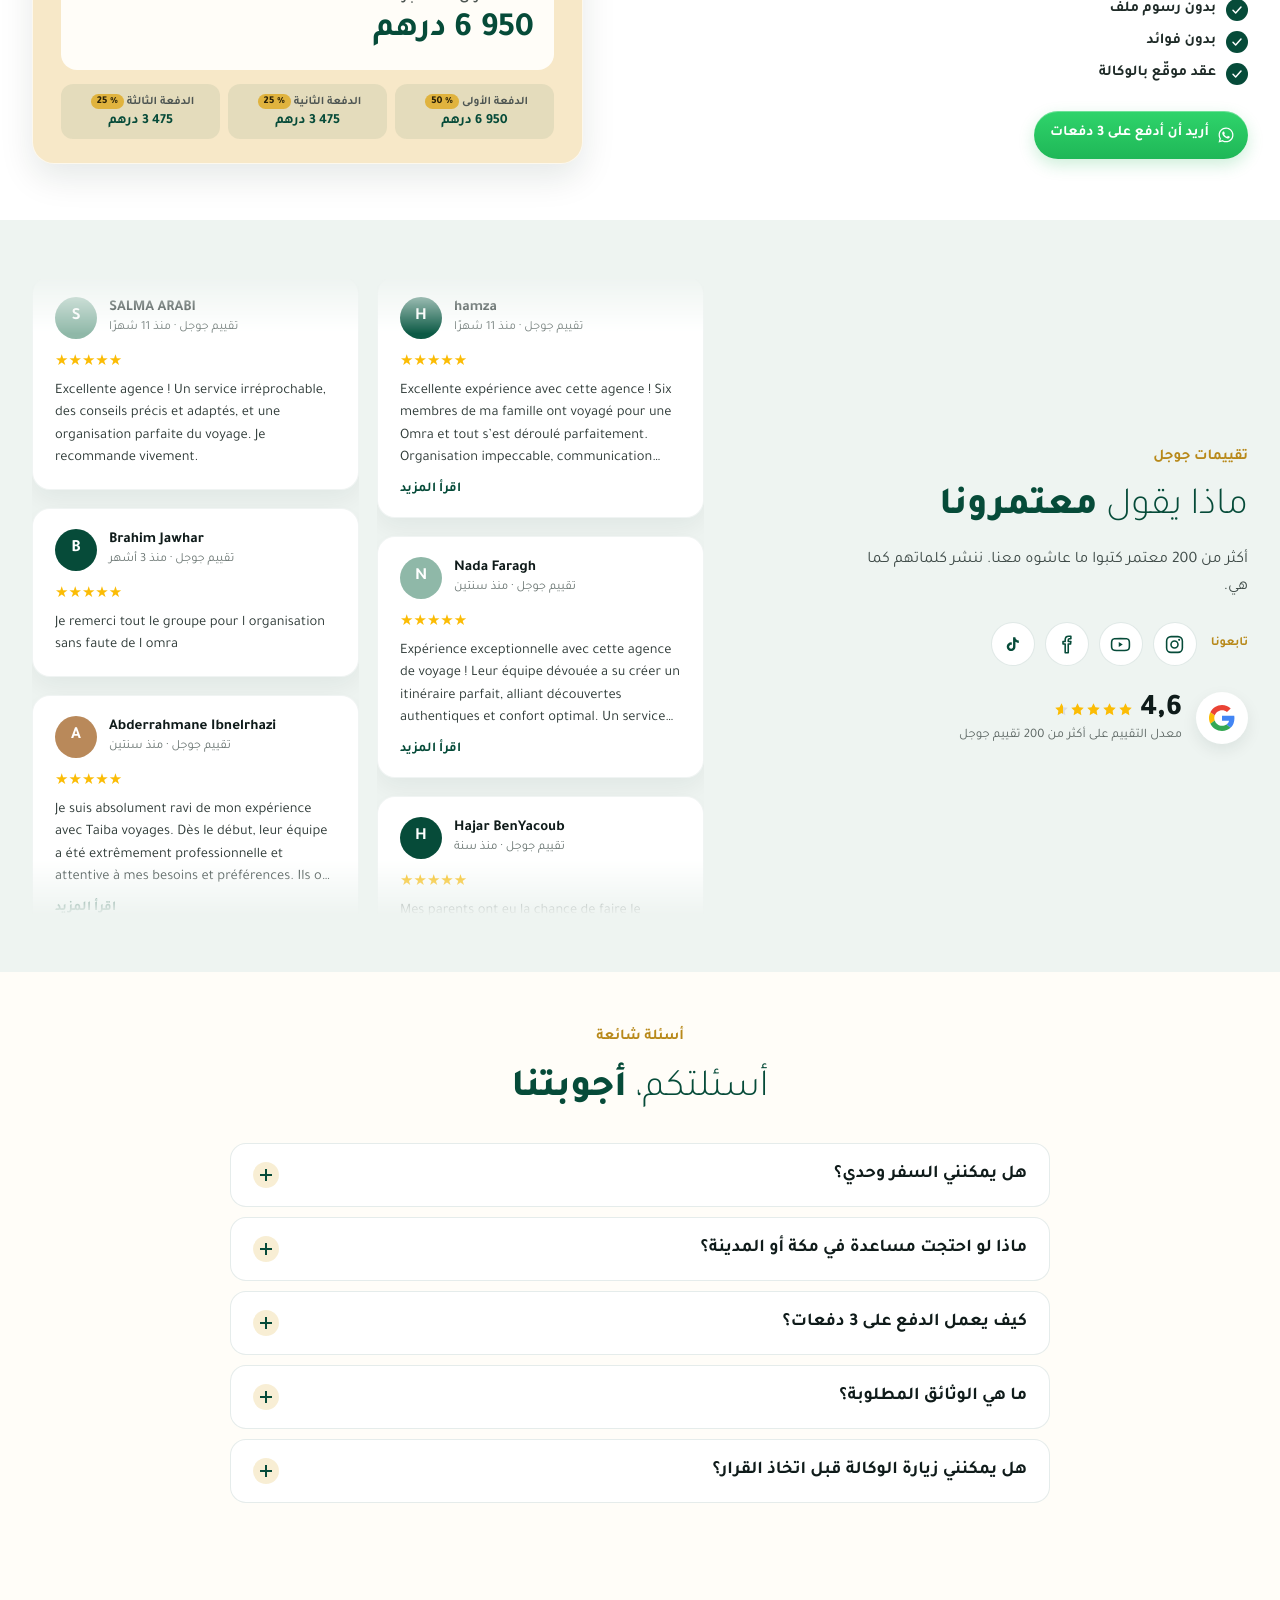
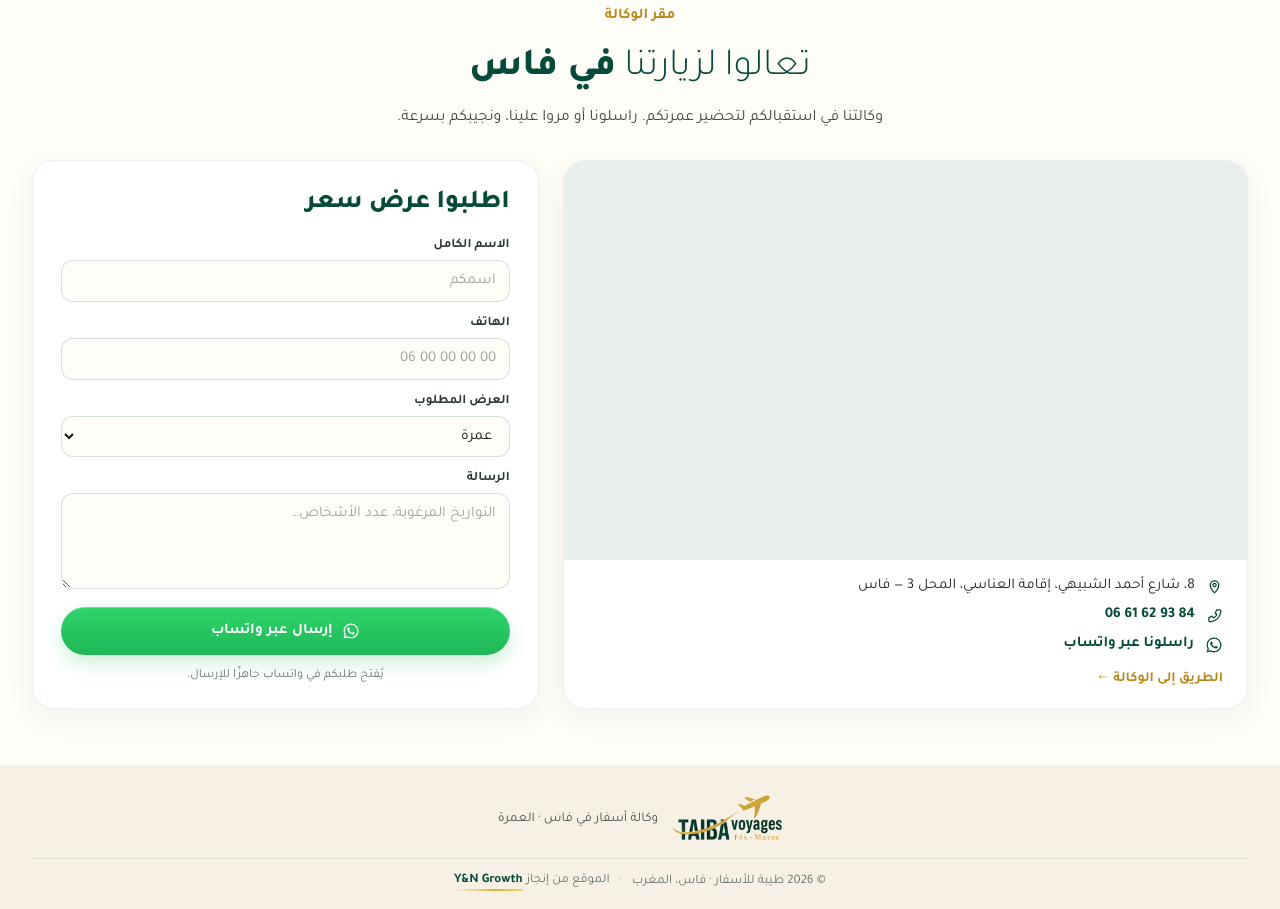
==== commit fe529ff2: "SEO : titles mots-clés d'abord + nom Taiba Kettani Voyages, meta descriptions enrichies, Open Graph " ====
--- a/ar/index.html
+++ b/ar/index.html
@@ -4,14 +4,21 @@
   <meta charset="utf-8" />
   <meta name="viewport" content="width=device-width, initial-scale=1" />
   <meta name="theme-color" content="#fffefa" />
-  <title>وكالة أسفار في فاس متخصصة في العمرة | طيبة للأسفار</title>
-  <meta name="description" content="طيبة للأسفار، وكالة أسفار في فاس متخصصة في العمرة. اكتشفوا عروضنا ومرافقتنا للمعتمرين." />
+  <title>وكالة أسفار للعمرة في فاس | طيبة كتاني للأسفار</title>
+  <meta name="description" content="طيبة كتاني للأسفار، وكالة أسفار عائلية في فاس متخصصة في العمرة منذ 20 سنة. عروض ابتداءً من 13900 درهم، الدفع على 3 دفعات، ومساعدة 24/24." />
   <link rel="canonical" href="https://taibakettanivoyages.ma/ar/" />
   <link rel="alternate" hreflang="fr" href="https://taibakettanivoyages.ma/" />
   <link rel="alternate" hreflang="ar" href="https://taibakettanivoyages.ma/ar/" />
   <link rel="alternate" hreflang="x-default" href="https://taibakettanivoyages.ma/" />
   <meta property="og:locale" content="ar_MA" />
   <meta property="og:locale:alternate" content="fr_MA" />
+  <meta property="og:type" content="website" />
+  <meta property="og:site_name" content="Taiba Kettani Voyages" />
+  <meta property="og:title" content="وكالة أسفار للعمرة في فاس | طيبة كتاني للأسفار" />
+  <meta property="og:description" content="طيبة كتاني للأسفار، وكالة أسفار عائلية في فاس متخصصة في العمرة منذ 20 سنة. عروض ابتداءً من 13900 درهم، الدفع على 3 دفعات، ومساعدة 24/24." />
+  <meta property="og:url" content="https://taibakettanivoyages.ma/ar/" />
+  <meta property="og:image" content="https://taibakettanivoyages.ma/assets/hero-placeholder.jpg" />
+  <meta name="twitter:card" content="summary_large_image" />
   <link rel="preconnect" href="https://fonts.googleapis.com" />
   <link rel="preconnect" href="https://fonts.gstatic.com" crossorigin />
   <link href="https://fonts.googleapis.com/css2?family=Inter:wght@400;500;600;700&family=Plus+Jakarta+Sans:wght@300;500;700;800&family=Tajawal:wght@300;400;500;700;800&display=swap" rel="stylesheet" />
@@ -438,7 +445,7 @@
           </details>
         </div>
       </div>
-      <script type="application/ld+json">{"@context": "https://schema.org", "@type": "FAQPage", "mainEntity": [{"@type": "Question", "name": "هل يمكنني السفر وحدي؟", "acceptedAnswer": {"@type": "Answer", "text": "نعم. مجموعاتنا مفتوحة للجميع: كبار السن والبالغون والأطفال والعائلات. لن تكونوا وحدكم أبدًا: مرافق مع المجموعة من المغادرة إلى العودة."}}, {"@type": "Question", "name": "ماذا لو احتجت مساعدة في مكة أو المدينة؟", "acceptedAnswer": {"@type": "Answer", "text": "مرافقونا التقنيون والدينيون حاضرون في الحرمين، ويمكن الاتصال بهم على مدار الساعة طوال أيام الأسبوع."}}, {"@type": "Question", "name": "كيف يعمل الدفع على 3 دفعات؟", "acceptedAnswer": {"@type": "Answer", "text": "تدفعون ثمن صيغتكم على ثلاث دفعات، بدون رسوم ملف وبدون فوائد. المبالغ والتواريخ مكتوبة في عقد السفر."}}, {"@type": "Question", "name": "ما هي الوثائق المطلوبة؟", "acceptedAnswer": {"@type": "Answer", "text": "جواز سفر صالح لمدة ستة أشهر على الأقل بعد تاريخ العودة وصورة شخصية. نتكفل بالتأشيرة والإجراءات ونخبركم بأي تلقيح مطلوب."}}, {"@type": "Question", "name": "هل يمكنني زيارة الوكالة قبل اتخاذ القرار؟", "acceptedAnswer": {"@type": "Answer", "text": "بكل سرور. نستقبلكم في 8 شارع أحمد الشبيهي بفاس، أو عبر الهاتف <span dir="ltr">06 61 62 93 84</span>. بدون أي التزام."}}]}</script>
+      <script type="application/ld+json">{"@context": "https://schema.org", "@type": "FAQPage", "mainEntity": [{"@type": "Question", "name": "هل يمكنني السفر وحدي؟", "acceptedAnswer": {"@type": "Answer", "text": "نعم. مجموعاتنا مفتوحة للجميع: كبار السن والبالغون والأطفال والعائلات. لن تكونوا وحدكم أبدًا: مرافق مع المجموعة من المغادرة إلى العودة."}}, {"@type": "Question", "name": "ماذا لو احتجت مساعدة في مكة أو المدينة؟", "acceptedAnswer": {"@type": "Answer", "text": "مرافقونا التقنيون والدينيون حاضرون في الحرمين، ويمكن الاتصال بهم على مدار الساعة طوال أيام الأسبوع."}}, {"@type": "Question", "name": "كيف يعمل الدفع على 3 دفعات؟", "acceptedAnswer": {"@type": "Answer", "text": "تدفعون ثمن صيغتكم على ثلاث دفعات، بدون رسوم ملف وبدون فوائد. المبالغ والتواريخ مكتوبة في عقد السفر."}}, {"@type": "Question", "name": "ما هي الوثائق المطلوبة؟", "acceptedAnswer": {"@type": "Answer", "text": "جواز سفر صالح لمدة ستة أشهر على الأقل بعد تاريخ العودة وصورة شخصية. نتكفل بالتأشيرة والإجراءات ونخبركم بأي تلقيح مطلوب."}}, {"@type": "Question", "name": "هل يمكنني زيارة الوكالة قبل اتخاذ القرار؟", "acceptedAnswer": {"@type": "Answer", "text": "بكل سرور. نستقبلكم في 8 شارع أحمد الشبيهي بفاس، أو عبر الهاتف 06 61 62 93 84. بدون أي التزام."}}]}</script>
     </section>
 
     <section id="localisation" class="location" aria-labelledby="location-title">
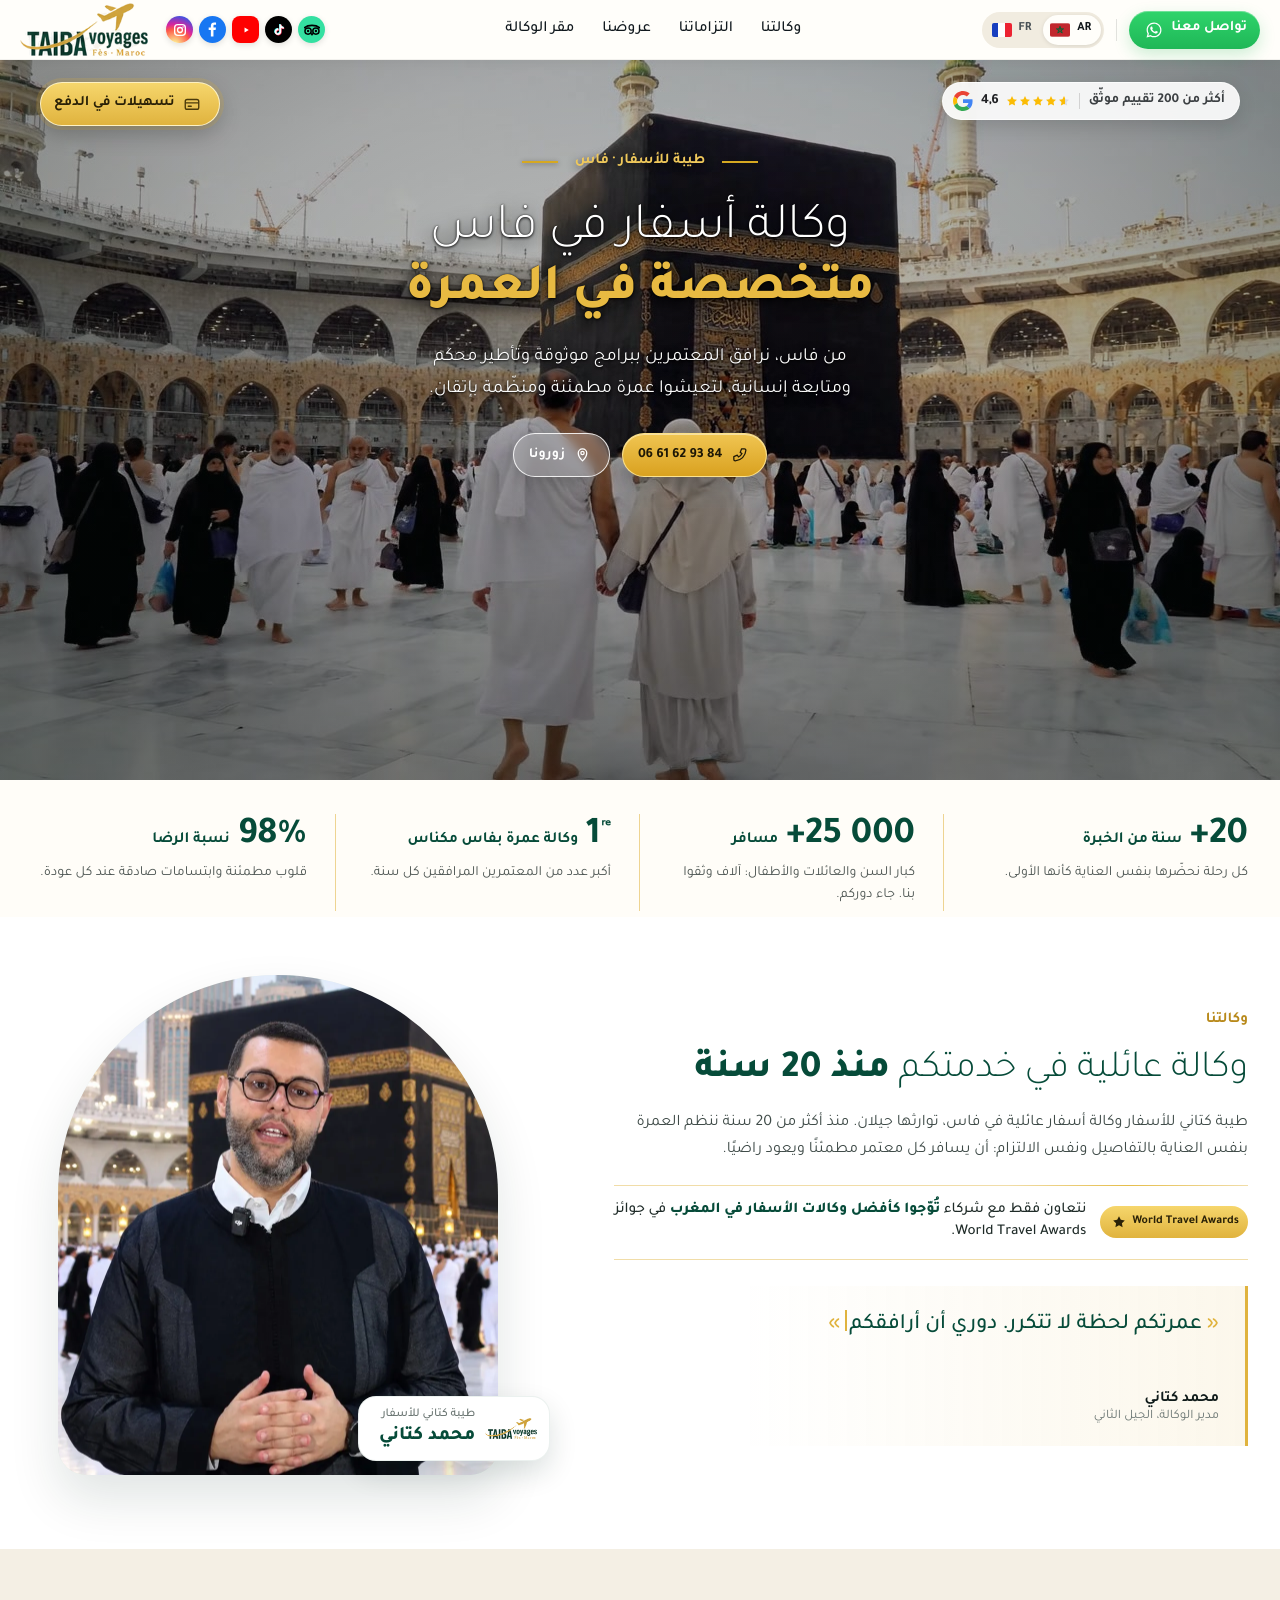
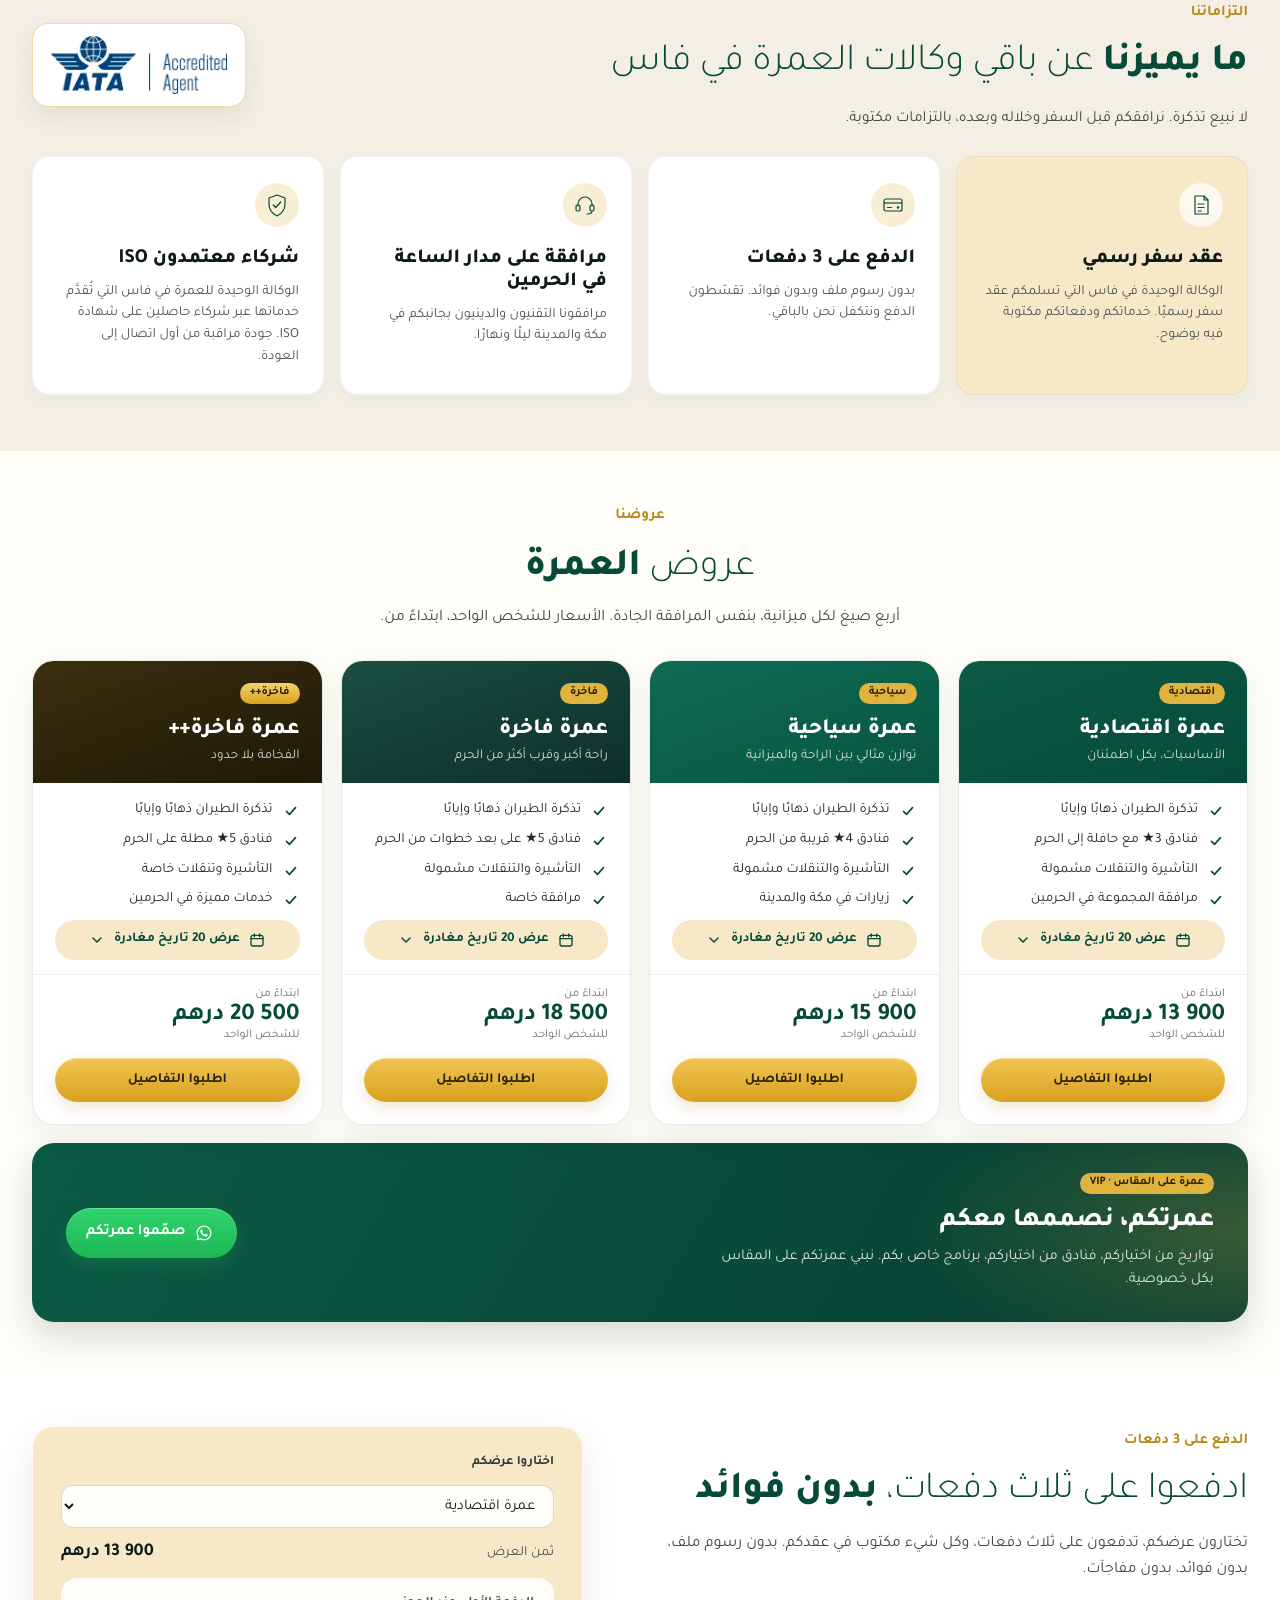
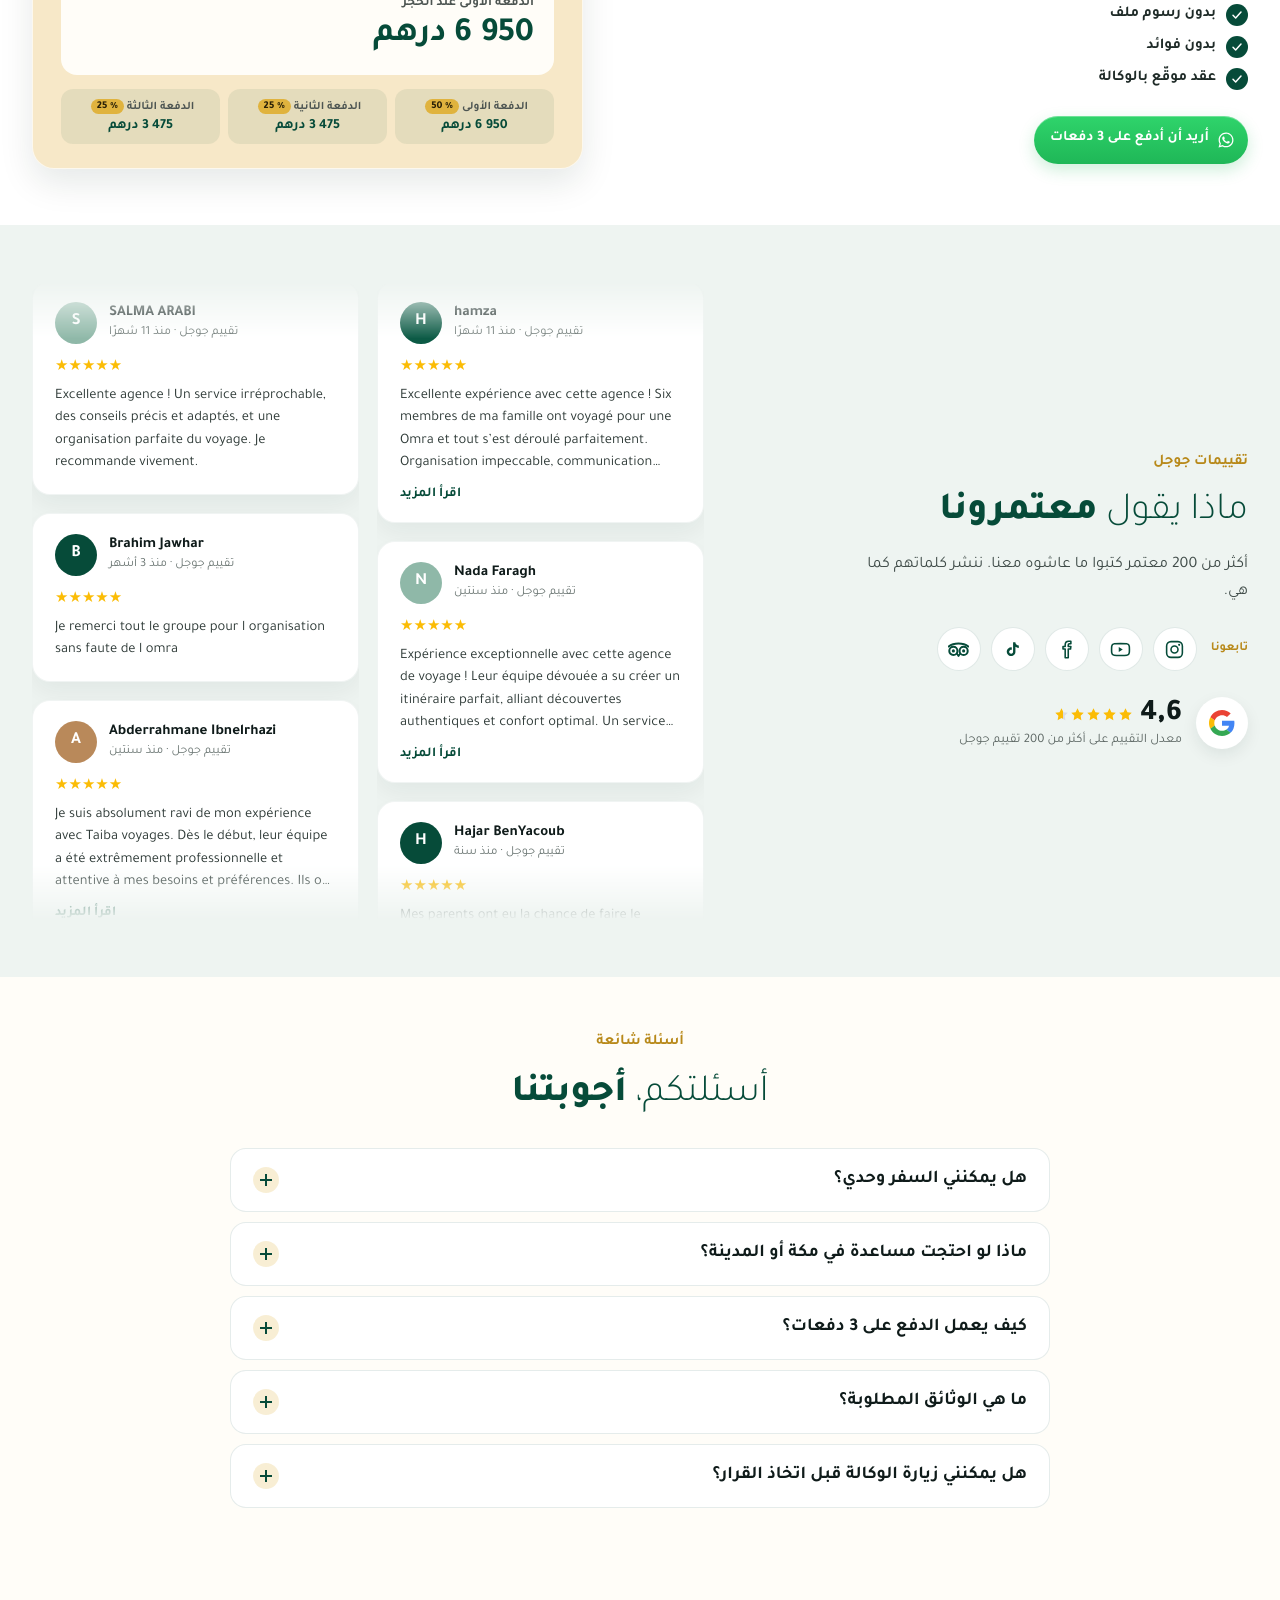
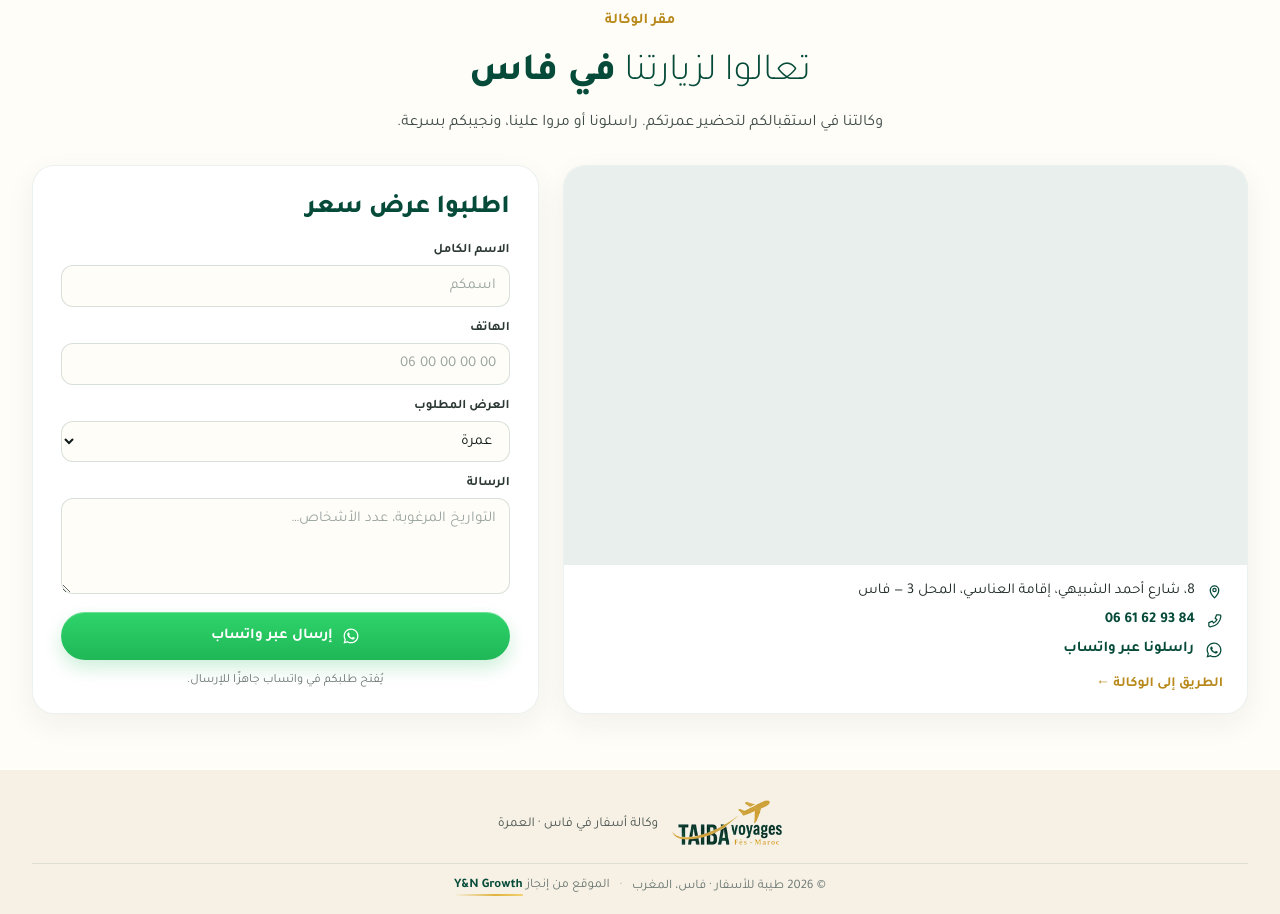
==== commit 3dcf1de9: "Tripadvisor ajouté (navbar, colonne flottante, avis, données structurées), logos navbar un peu rédui" ====
--- a/ar/index.html
+++ b/ar/index.html
@@ -22,11 +22,11 @@
   <link rel="preconnect" href="https://fonts.googleapis.com" />
   <link rel="preconnect" href="https://fonts.gstatic.com" crossorigin />
   <link href="https://fonts.googleapis.com/css2?family=Inter:wght@400;500;600;700&family=Plus+Jakarta+Sans:wght@300;500;700;800&family=Tajawal:wght@300;400;500;700;800&display=swap" rel="stylesheet" />
-  <script type="application/ld+json">{"@context": "https://schema.org", "@type": "TravelAgency", "name": "طيبة كتاني للأسفار", "description": "وكالة أسفار عائلية في فاس متخصصة في العمرة.", "telephone": "+212661629384", "address": {"@type": "PostalAddress", "streetAddress": "8, Rue Ahmed Chbihi, Résidence Hannassi, Magasin 3", "addressLocality": "Fès", "addressCountry": "MA"}, "url": "https://taibakettanivoyages.ma/ar/", "priceRange": "13900-20500 MAD", "inLanguage": "ar", "sameAs": ["https://www.instagram.com/taiba_kettani_voyages/", "https://www.youtube.com/@Taiba.kettani.voyages", "https://www.facebook.com/Taiba.voyages", "https://www.tiktok.com/@taiba.voyages.by.k"]}</script>
+  <script type="application/ld+json">{"@context": "https://schema.org", "@type": "TravelAgency", "name": "طيبة كتاني للأسفار", "description": "وكالة أسفار عائلية في فاس متخصصة في العمرة.", "telephone": "+212661629384", "address": {"@type": "PostalAddress", "streetAddress": "8, Rue Ahmed Chbihi, Résidence Hannassi, Magasin 3", "addressLocality": "Fès", "addressCountry": "MA"}, "url": "https://taibakettanivoyages.ma/ar/", "priceRange": "13900-20500 MAD", "inLanguage": "ar", "sameAs": ["https://www.instagram.com/taiba_kettani_voyages/", "https://www.youtube.com/@Taiba.kettani.voyages", "https://www.facebook.com/Taiba.voyages", "https://www.tiktok.com/@taiba.voyages.by.k", "https://www.tripadvisor.fr/Attraction_Review-g293733-d34656784-Reviews-TAIBA_Voyages_By_Kettani-Fez_Fez_Meknes.html"]}</script>
   <link rel="icon" href="/favicon.ico" sizes="48x48" />
   <link rel="icon" href="/favicon.svg" type="image/svg+xml" />
   <link rel="apple-touch-icon" href="/apple-touch-icon.png" />
-  <link rel="stylesheet" href="../styles.css?v=74" />
+  <link rel="stylesheet" href="../styles.css?v=75" />
 </head>
 <body>
   <header class="site-header">
@@ -39,7 +39,7 @@
         <a class="soc soc-ig" href="https://www.instagram.com/taiba_kettani_voyages/" target="_blank" rel="noopener" aria-label="Instagram" title="Instagram"><svg viewBox="0 0 24 24" fill="none" aria-hidden="true"><rect x="4" y="4" width="16" height="16" rx="4.6" stroke="#fff" stroke-width="2"/><circle cx="12" cy="12" r="3.7" stroke="#fff" stroke-width="2"/><circle cx="16.6" cy="7.4" r="1.15" fill="#fff"/></svg></a>
         <a class="soc soc-fb" href="https://www.facebook.com/Taiba.voyages" target="_blank" rel="noopener" aria-label="Facebook" title="Facebook"><svg viewBox="0 0 24 24" aria-hidden="true"><path fill="#fff" d="M15.12 5.32H17V2.14A26.1 26.1 0 0 0 14.26 2c-2.72 0-4.58 1.66-4.58 4.7v2.62H6.61v3.56h3.07V22h3.68v-9.12h3.06l.46-3.56h-3.52V7.05c0-1.03.28-1.73 1.76-1.73Z"/></svg></a>
         <a class="soc soc-yt" href="https://www.youtube.com/@Taiba.kettani.voyages" target="_blank" rel="noopener" aria-label="YouTube" title="YouTube"><svg viewBox="0 0 24 24" aria-hidden="true"><path fill="#fff" d="m9.8 8.2 6.4 3.8-6.4 3.8V8.2Z"/></svg></a>
-        <a class="soc soc-tt" href="https://www.tiktok.com/@taiba.voyages.by.k" target="_blank" rel="noopener" aria-label="TikTok" title="TikTok"><svg viewBox="0 0 24 24" aria-hidden="true"><g transform="translate(4.4 3.6) scale(.66)"><path fill="#25F4EE" transform="translate(-1 -1)" d="M12.53.02c1.31-.02 2.61-.01 3.91-.02.08 1.53.63 3.09 1.75 4.17 1.12 1.11 2.7 1.62 4.24 1.79v4.03c-1.44-.05-2.89-.35-4.2-.97-.57-.26-1.1-.59-1.62-.93-.01 2.92.01 5.84-.02 8.75-.08 1.4-.54 2.79-1.35 3.94-1.31 1.92-3.58 3.17-5.91 3.21-1.43.08-2.86-.31-4.08-1.03-2.02-1.19-3.44-3.37-3.65-5.71-.02-.5-.03-1-.01-1.49.18-1.9 1.12-3.72 2.58-4.96 1.66-1.44 3.98-2.13 6.15-1.72.02 1.48-.04 2.96-.04 4.44-.99-.32-2.15-.23-3.02.37-.63.41-1.11 1.04-1.36 1.75-.21.51-.15 1.07-.14 1.61.24 1.64 1.82 3.02 3.5 2.87 1.12-.01 2.19-.66 2.77-1.61.19-.33.4-.67.41-1.06.1-1.79.06-3.57.07-5.36.01-4.03-.01-8.05.02-12.07Z"/><path fill="#FE2C55" transform="translate(1 1)" d="M12.53.02c1.31-.02 2.61-.01 3.91-.02.08 1.53.63 3.09 1.75 4.17 1.12 1.11 2.7 1.62 4.24 1.79v4.03c-1.44-.05-2.89-.35-4.2-.97-.57-.26-1.1-.59-1.62-.93-.01 2.92.01 5.84-.02 8.75-.08 1.4-.54 2.79-1.35 3.94-1.31 1.92-3.58 3.17-5.91 3.21-1.43.08-2.86-.31-4.08-1.03-2.02-1.19-3.44-3.37-3.65-5.71-.02-.5-.03-1-.01-1.49.18-1.9 1.12-3.72 2.58-4.96 1.66-1.44 3.98-2.13 6.15-1.72.02 1.48-.04 2.96-.04 4.44-.99-.32-2.15-.23-3.02.37-.63.41-1.11 1.04-1.36 1.75-.21.51-.15 1.07-.14 1.61.24 1.64 1.82 3.02 3.5 2.87 1.12-.01 2.19-.66 2.77-1.61.19-.33.4-.67.41-1.06.1-1.79.06-3.57.07-5.36.01-4.03-.01-8.05.02-12.07Z"/><path fill="#fff" d="M12.53.02c1.31-.02 2.61-.01 3.91-.02.08 1.53.63 3.09 1.75 4.17 1.12 1.11 2.7 1.62 4.24 1.79v4.03c-1.44-.05-2.89-.35-4.2-.97-.57-.26-1.1-.59-1.62-.93-.01 2.92.01 5.84-.02 8.75-.08 1.4-.54 2.79-1.35 3.94-1.31 1.92-3.58 3.17-5.91 3.21-1.43.08-2.86-.31-4.08-1.03-2.02-1.19-3.44-3.37-3.65-5.71-.02-.5-.03-1-.01-1.49.18-1.9 1.12-3.72 2.58-4.96 1.66-1.44 3.98-2.13 6.15-1.72.02 1.48-.04 2.96-.04 4.44-.99-.32-2.15-.23-3.02.37-.63.41-1.11 1.04-1.36 1.75-.21.51-.15 1.07-.14 1.61.24 1.64 1.82 3.02 3.5 2.87 1.12-.01 2.19-.66 2.77-1.61.19-.33.4-.67.41-1.06.1-1.79.06-3.57.07-5.36.01-4.03-.01-8.05.02-12.07Z"/></g></svg></a>
+        <a class="soc soc-tt" href="https://www.tiktok.com/@taiba.voyages.by.k" target="_blank" rel="noopener" aria-label="TikTok" title="TikTok"><svg viewBox="0 0 24 24" aria-hidden="true"><g transform="translate(4.4 3.6) scale(.66)"><path fill="#25F4EE" transform="translate(-1 -1)" d="M12.53.02c1.31-.02 2.61-.01 3.91-.02.08 1.53.63 3.09 1.75 4.17 1.12 1.11 2.7 1.62 4.24 1.79v4.03c-1.44-.05-2.89-.35-4.2-.97-.57-.26-1.1-.59-1.62-.93-.01 2.92.01 5.84-.02 8.75-.08 1.4-.54 2.79-1.35 3.94-1.31 1.92-3.58 3.17-5.91 3.21-1.43.08-2.86-.31-4.08-1.03-2.02-1.19-3.44-3.37-3.65-5.71-.02-.5-.03-1-.01-1.49.18-1.9 1.12-3.72 2.58-4.96 1.66-1.44 3.98-2.13 6.15-1.72.02 1.48-.04 2.96-.04 4.44-.99-.32-2.15-.23-3.02.37-.63.41-1.11 1.04-1.36 1.75-.21.51-.15 1.07-.14 1.61.24 1.64 1.82 3.02 3.5 2.87 1.12-.01 2.19-.66 2.77-1.61.19-.33.4-.67.41-1.06.1-1.79.06-3.57.07-5.36.01-4.03-.01-8.05.02-12.07Z"/><path fill="#FE2C55" transform="translate(1 1)" d="M12.53.02c1.31-.02 2.61-.01 3.91-.02.08 1.53.63 3.09 1.75 4.17 1.12 1.11 2.7 1.62 4.24 1.79v4.03c-1.44-.05-2.89-.35-4.2-.97-.57-.26-1.1-.59-1.62-.93-.01 2.92.01 5.84-.02 8.75-.08 1.4-.54 2.79-1.35 3.94-1.31 1.92-3.58 3.17-5.91 3.21-1.43.08-2.86-.31-4.08-1.03-2.02-1.19-3.44-3.37-3.65-5.71-.02-.5-.03-1-.01-1.49.18-1.9 1.12-3.72 2.58-4.96 1.66-1.44 3.98-2.13 6.15-1.72.02 1.48-.04 2.96-.04 4.44-.99-.32-2.15-.23-3.02.37-.63.41-1.11 1.04-1.36 1.75-.21.51-.15 1.07-.14 1.61.24 1.64 1.82 3.02 3.5 2.87 1.12-.01 2.19-.66 2.77-1.61.19-.33.4-.67.41-1.06.1-1.79.06-3.57.07-5.36.01-4.03-.01-8.05.02-12.07Z"/><path fill="#fff" d="M12.53.02c1.31-.02 2.61-.01 3.91-.02.08 1.53.63 3.09 1.75 4.17 1.12 1.11 2.7 1.62 4.24 1.79v4.03c-1.44-.05-2.89-.35-4.2-.97-.57-.26-1.1-.59-1.62-.93-.01 2.92.01 5.84-.02 8.75-.08 1.4-.54 2.79-1.35 3.94-1.31 1.92-3.58 3.17-5.91 3.21-1.43.08-2.86-.31-4.08-1.03-2.02-1.19-3.44-3.37-3.65-5.71-.02-.5-.03-1-.01-1.49.18-1.9 1.12-3.72 2.58-4.96 1.66-1.44 3.98-2.13 6.15-1.72.02 1.48-.04 2.96-.04 4.44-.99-.32-2.15-.23-3.02.37-.63.41-1.11 1.04-1.36 1.75-.21.51-.15 1.07-.14 1.61.24 1.64 1.82 3.02 3.5 2.87 1.12-.01 2.19-.66 2.77-1.61.19-.33.4-.67.41-1.06.1-1.79.06-3.57.07-5.36.01-4.03-.01-8.05.02-12.07Z"/></g></svg></a><a class="soc soc-ta" href="https://www.tripadvisor.fr/Attraction_Review-g293733-d34656784-Reviews-TAIBA_Voyages_By_Kettani-Fez_Fez_Meknes.html" target="_blank" rel="noopener" aria-label="Tripadvisor" title="Tripadvisor"><svg viewBox="3 4.5 18 15" aria-hidden="true"><path d="M3.6 9.4C5.7 7.7 8.7 6.8 12 6.8s6.3.9 8.4 2.6" stroke="currentColor" stroke-width="1.7" stroke-linecap="round" fill="none"/><circle cx="7.6" cy="13.2" r="3.5" stroke="currentColor" stroke-width="1.7" fill="none"/><circle cx="16.4" cy="13.2" r="3.5" stroke="currentColor" stroke-width="1.7" fill="none"/><circle cx="7.6" cy="13.2" r="1.35" fill="currentColor"/><circle cx="16.4" cy="13.2" r="1.35" fill="currentColor"/><path d="M10.7 15.6 12 17.6l1.3-2" stroke="currentColor" stroke-width="1.5" stroke-linecap="round" stroke-linejoin="round" fill="none"/></svg></a>
       </div>
 
       <nav class="desktop-nav" aria-label="القائمة الرئيسية">
@@ -93,7 +93,7 @@
         <a class="soc soc-ig" href="https://www.instagram.com/taiba_kettani_voyages/" target="_blank" rel="noopener" aria-label="Instagram" title="Instagram"><svg viewBox="0 0 24 24" fill="none" aria-hidden="true"><rect x="4" y="4" width="16" height="16" rx="4.6" stroke="#fff" stroke-width="2"/><circle cx="12" cy="12" r="3.7" stroke="#fff" stroke-width="2"/><circle cx="16.6" cy="7.4" r="1.15" fill="#fff"/></svg></a>
         <a class="soc soc-fb" href="https://www.facebook.com/Taiba.voyages" target="_blank" rel="noopener" aria-label="Facebook" title="Facebook"><svg viewBox="0 0 24 24" aria-hidden="true"><path fill="#fff" d="M15.12 5.32H17V2.14A26.1 26.1 0 0 0 14.26 2c-2.72 0-4.58 1.66-4.58 4.7v2.62H6.61v3.56h3.07V22h3.68v-9.12h3.06l.46-3.56h-3.52V7.05c0-1.03.28-1.73 1.76-1.73Z"/></svg></a>
         <a class="soc soc-yt" href="https://www.youtube.com/@Taiba.kettani.voyages" target="_blank" rel="noopener" aria-label="YouTube" title="YouTube"><svg viewBox="0 0 24 24" aria-hidden="true"><path fill="#fff" d="m9.8 8.2 6.4 3.8-6.4 3.8V8.2Z"/></svg></a>
-        <a class="soc soc-tt" href="https://www.tiktok.com/@taiba.voyages.by.k" target="_blank" rel="noopener" aria-label="TikTok" title="TikTok"><svg viewBox="0 0 24 24" aria-hidden="true"><g transform="translate(4.4 3.6) scale(.66)"><path fill="#25F4EE" transform="translate(-1 -1)" d="M12.53.02c1.31-.02 2.61-.01 3.91-.02.08 1.53.63 3.09 1.75 4.17 1.12 1.11 2.7 1.62 4.24 1.79v4.03c-1.44-.05-2.89-.35-4.2-.97-.57-.26-1.1-.59-1.62-.93-.01 2.92.01 5.84-.02 8.75-.08 1.4-.54 2.79-1.35 3.94-1.31 1.92-3.58 3.17-5.91 3.21-1.43.08-2.86-.31-4.08-1.03-2.02-1.19-3.44-3.37-3.65-5.71-.02-.5-.03-1-.01-1.49.18-1.9 1.12-3.72 2.58-4.96 1.66-1.44 3.98-2.13 6.15-1.72.02 1.48-.04 2.96-.04 4.44-.99-.32-2.15-.23-3.02.37-.63.41-1.11 1.04-1.36 1.75-.21.51-.15 1.07-.14 1.61.24 1.64 1.82 3.02 3.5 2.87 1.12-.01 2.19-.66 2.77-1.61.19-.33.4-.67.41-1.06.1-1.79.06-3.57.07-5.36.01-4.03-.01-8.05.02-12.07Z"/><path fill="#FE2C55" transform="translate(1 1)" d="M12.53.02c1.31-.02 2.61-.01 3.91-.02.08 1.53.63 3.09 1.75 4.17 1.12 1.11 2.7 1.62 4.24 1.79v4.03c-1.44-.05-2.89-.35-4.2-.97-.57-.26-1.1-.59-1.62-.93-.01 2.92.01 5.84-.02 8.75-.08 1.4-.54 2.79-1.35 3.94-1.31 1.92-3.58 3.17-5.91 3.21-1.43.08-2.86-.31-4.08-1.03-2.02-1.19-3.44-3.37-3.65-5.71-.02-.5-.03-1-.01-1.49.18-1.9 1.12-3.72 2.58-4.96 1.66-1.44 3.98-2.13 6.15-1.72.02 1.48-.04 2.96-.04 4.44-.99-.32-2.15-.23-3.02.37-.63.41-1.11 1.04-1.36 1.75-.21.51-.15 1.07-.14 1.61.24 1.64 1.82 3.02 3.5 2.87 1.12-.01 2.19-.66 2.77-1.61.19-.33.4-.67.41-1.06.1-1.79.06-3.57.07-5.36.01-4.03-.01-8.05.02-12.07Z"/><path fill="#fff" d="M12.53.02c1.31-.02 2.61-.01 3.91-.02.08 1.53.63 3.09 1.75 4.17 1.12 1.11 2.7 1.62 4.24 1.79v4.03c-1.44-.05-2.89-.35-4.2-.97-.57-.26-1.1-.59-1.62-.93-.01 2.92.01 5.84-.02 8.75-.08 1.4-.54 2.79-1.35 3.94-1.31 1.92-3.58 3.17-5.91 3.21-1.43.08-2.86-.31-4.08-1.03-2.02-1.19-3.44-3.37-3.65-5.71-.02-.5-.03-1-.01-1.49.18-1.9 1.12-3.72 2.58-4.96 1.66-1.44 3.98-2.13 6.15-1.72.02 1.48-.04 2.96-.04 4.44-.99-.32-2.15-.23-3.02.37-.63.41-1.11 1.04-1.36 1.75-.21.51-.15 1.07-.14 1.61.24 1.64 1.82 3.02 3.5 2.87 1.12-.01 2.19-.66 2.77-1.61.19-.33.4-.67.41-1.06.1-1.79.06-3.57.07-5.36.01-4.03-.01-8.05.02-12.07Z"/></g></svg></a>
+        <a class="soc soc-tt" href="https://www.tiktok.com/@taiba.voyages.by.k" target="_blank" rel="noopener" aria-label="TikTok" title="TikTok"><svg viewBox="0 0 24 24" aria-hidden="true"><g transform="translate(4.4 3.6) scale(.66)"><path fill="#25F4EE" transform="translate(-1 -1)" d="M12.53.02c1.31-.02 2.61-.01 3.91-.02.08 1.53.63 3.09 1.75 4.17 1.12 1.11 2.7 1.62 4.24 1.79v4.03c-1.44-.05-2.89-.35-4.2-.97-.57-.26-1.1-.59-1.62-.93-.01 2.92.01 5.84-.02 8.75-.08 1.4-.54 2.79-1.35 3.94-1.31 1.92-3.58 3.17-5.91 3.21-1.43.08-2.86-.31-4.08-1.03-2.02-1.19-3.44-3.37-3.65-5.71-.02-.5-.03-1-.01-1.49.18-1.9 1.12-3.72 2.58-4.96 1.66-1.44 3.98-2.13 6.15-1.72.02 1.48-.04 2.96-.04 4.44-.99-.32-2.15-.23-3.02.37-.63.41-1.11 1.04-1.36 1.75-.21.51-.15 1.07-.14 1.61.24 1.64 1.82 3.02 3.5 2.87 1.12-.01 2.19-.66 2.77-1.61.19-.33.4-.67.41-1.06.1-1.79.06-3.57.07-5.36.01-4.03-.01-8.05.02-12.07Z"/><path fill="#FE2C55" transform="translate(1 1)" d="M12.53.02c1.31-.02 2.61-.01 3.91-.02.08 1.53.63 3.09 1.75 4.17 1.12 1.11 2.7 1.62 4.24 1.79v4.03c-1.44-.05-2.89-.35-4.2-.97-.57-.26-1.1-.59-1.62-.93-.01 2.92.01 5.84-.02 8.75-.08 1.4-.54 2.79-1.35 3.94-1.31 1.92-3.58 3.17-5.91 3.21-1.43.08-2.86-.31-4.08-1.03-2.02-1.19-3.44-3.37-3.65-5.71-.02-.5-.03-1-.01-1.49.18-1.9 1.12-3.72 2.58-4.96 1.66-1.44 3.98-2.13 6.15-1.72.02 1.48-.04 2.96-.04 4.44-.99-.32-2.15-.23-3.02.37-.63.41-1.11 1.04-1.36 1.75-.21.51-.15 1.07-.14 1.61.24 1.64 1.82 3.02 3.5 2.87 1.12-.01 2.19-.66 2.77-1.61.19-.33.4-.67.41-1.06.1-1.79.06-3.57.07-5.36.01-4.03-.01-8.05.02-12.07Z"/><path fill="#fff" d="M12.53.02c1.31-.02 2.61-.01 3.91-.02.08 1.53.63 3.09 1.75 4.17 1.12 1.11 2.7 1.62 4.24 1.79v4.03c-1.44-.05-2.89-.35-4.2-.97-.57-.26-1.1-.59-1.62-.93-.01 2.92.01 5.84-.02 8.75-.08 1.4-.54 2.79-1.35 3.94-1.31 1.92-3.58 3.17-5.91 3.21-1.43.08-2.86-.31-4.08-1.03-2.02-1.19-3.44-3.37-3.65-5.71-.02-.5-.03-1-.01-1.49.18-1.9 1.12-3.72 2.58-4.96 1.66-1.44 3.98-2.13 6.15-1.72.02 1.48-.04 2.96-.04 4.44-.99-.32-2.15-.23-3.02.37-.63.41-1.11 1.04-1.36 1.75-.21.51-.15 1.07-.14 1.61.24 1.64 1.82 3.02 3.5 2.87 1.12-.01 2.19-.66 2.77-1.61.19-.33.4-.67.41-1.06.1-1.79.06-3.57.07-5.36.01-4.03-.01-8.05.02-12.07Z"/></g></svg></a><a class="soc soc-ta" href="https://www.tripadvisor.fr/Attraction_Review-g293733-d34656784-Reviews-TAIBA_Voyages_By_Kettani-Fez_Fez_Meknes.html" target="_blank" rel="noopener" aria-label="Tripadvisor" title="Tripadvisor"><svg viewBox="3 4.5 18 15" aria-hidden="true"><path d="M3.6 9.4C5.7 7.7 8.7 6.8 12 6.8s6.3.9 8.4 2.6" stroke="currentColor" stroke-width="1.7" stroke-linecap="round" fill="none"/><circle cx="7.6" cy="13.2" r="3.5" stroke="currentColor" stroke-width="1.7" fill="none"/><circle cx="16.4" cy="13.2" r="3.5" stroke="currentColor" stroke-width="1.7" fill="none"/><circle cx="7.6" cy="13.2" r="1.35" fill="currentColor"/><circle cx="16.4" cy="13.2" r="1.35" fill="currentColor"/><path d="M10.7 15.6 12 17.6l1.3-2" stroke="currentColor" stroke-width="1.5" stroke-linecap="round" stroke-linejoin="round" fill="none"/></svg></a>
       </nav>
 
   <main>
@@ -216,6 +216,7 @@
             <div class="eyebrow eyebrow-dark eyebrow-start"><span></span><b>التزاماتنا</b></div>
             <h2 id="pledges-title"><strong>ما يميزنا</strong> عن باقي وكالات العمرة في فاس</h2>
             <p>لا نبيع تذكرة. نرافقكم قبل السفر وخلاله وبعده، بالتزامات مكتوبة.</p>
+          <figure class="iata-badge"><picture><source srcset="../assets/iata-accredited-agent.webp" type="image/webp" /><img src="../assets/iata-accredited-agent.png" alt="وكالة معتمدة من إياتا IATA" width="365" height="120" loading="lazy" /></picture></figure>
           </div>
         </div>
         <div class="pledge-grid">
@@ -400,6 +401,7 @@
             <a href="https://www.youtube.com/@Taiba.kettani.voyages" target="_blank" rel="noopener" aria-label="YouTube" title="YouTube"><svg viewBox="0 0 24 24" fill="none" aria-hidden="true"><path d="M22 8.2c-.2-1.5-1.2-2.5-2.7-2.7C17.5 5.2 12 5.2 12 5.2s-5.5 0-7.3.3C3.2 5.7 2.2 6.7 2 8.2 1.8 9.6 1.8 12 1.8 12s0 2.4.2 3.8c.2 1.5 1.2 2.5 2.7 2.7 1.8.3 7.3.3 7.3.3s5.5 0 7.3-.3c1.5-.2 2.5-1.2 2.7-2.7.2-1.4.2-3.8.2-3.8s0-2.4-.2-3.8Z" stroke="currentColor" stroke-width="1.8" stroke-linejoin="round"/><path d="m10 9.2 4.6 2.8-4.6 2.8V9.2Z" fill="currentColor"/></svg></a>
             <a href="https://www.facebook.com/Taiba.voyages" target="_blank" rel="noopener" aria-label="Facebook" title="Facebook"><svg viewBox="0 0 24 24" fill="none" aria-hidden="true"><path d="M14 8.5V6.8c0-.8.5-1.3 1.3-1.3H17V2.5h-2.6C11.9 2.5 10.5 4 10.5 6.5v2H8v3h2.5v10h3.5v-10h2.6l.4-3H14Z" stroke="currentColor" stroke-width="1.8" stroke-linejoin="round"/></svg></a>
             <a href="https://www.tiktok.com/@taiba.voyages.by.k" target="_blank" rel="noopener" aria-label="TikTok" title="TikTok"><svg viewBox="0 0 24 24" aria-hidden="true"><g transform="translate(4.4 3.6) scale(.66)"><path fill="currentColor" d="M12.53.02c1.31-.02 2.61-.01 3.91-.02.08 1.53.63 3.09 1.75 4.17 1.12 1.11 2.7 1.62 4.24 1.79v4.03c-1.44-.05-2.89-.35-4.2-.97-.57-.26-1.1-.59-1.62-.93-.01 2.92.01 5.84-.02 8.75-.08 1.4-.54 2.79-1.35 3.94-1.31 1.92-3.58 3.17-5.91 3.21-1.43.08-2.86-.31-4.08-1.03-2.02-1.19-3.44-3.37-3.65-5.71-.02-.5-.03-1-.01-1.49.18-1.9 1.12-3.72 2.58-4.96 1.66-1.44 3.98-2.13 6.15-1.72.02 1.48-.04 2.96-.04 4.44-.99-.32-2.15-.23-3.02.37-.63.41-1.11 1.04-1.36 1.75-.21.51-.15 1.07-.14 1.61.24 1.64 1.82 3.02 3.5 2.87 1.12-.01 2.19-.66 2.77-1.61.19-.33.4-.67.41-1.06.1-1.79.06-3.57.07-5.36.01-4.03-.01-8.05.02-12.07Z"/></g></svg></a>
+            <a href="https://www.tripadvisor.fr/Attraction_Review-g293733-d34656784-Reviews-TAIBA_Voyages_By_Kettani-Fez_Fez_Meknes.html" target="_blank" rel="noopener" aria-label="Tripadvisor" title="Tripadvisor"><svg viewBox="3 4.5 18 15" fill="none" aria-hidden="true"><path d="M3.6 9.4C5.7 7.7 8.7 6.8 12 6.8s6.3.9 8.4 2.6" stroke="currentColor" stroke-width="1.7" stroke-linecap="round" fill="none"/><circle cx="7.6" cy="13.2" r="3.5" stroke="currentColor" stroke-width="1.7" fill="none"/><circle cx="16.4" cy="13.2" r="3.5" stroke="currentColor" stroke-width="1.7" fill="none"/><circle cx="7.6" cy="13.2" r="1.35" fill="currentColor"/><circle cx="16.4" cy="13.2" r="1.35" fill="currentColor"/><path d="M10.7 15.6 12 17.6l1.3-2" stroke="currentColor" stroke-width="1.5" stroke-linecap="round" stroke-linejoin="round" fill="none"/></svg></a>
           </div>
           <div class="reviews-score">
             <span class="reviews-g"><svg viewBox="0 0 48 48" aria-hidden="true"><path fill="#EA4335" d="M24 9.5c3.54 0 6.71 1.22 9.21 3.6l6.85-6.85C35.9 2.38 30.47 0 24 0 14.62 0 6.51 5.38 2.56 13.22l7.98 6.19C12.43 13.72 17.74 9.5 24 9.5z"/><path fill="#4285F4" d="M46.98 24.55c0-1.57-.15-3.09-.38-4.55H24v9.02h12.94c-.58 2.96-2.26 5.48-4.78 7.18l7.73 6c4.51-4.18 7.09-10.36 7.09-17.65z"/><path fill="#FBBC05" d="M10.53 28.59c-.48-1.45-.76-2.99-.76-4.59s.27-3.14.76-4.59l-7.98-6.19C.92 16.46 0 20.12 0 24c0 3.88.92 7.54 2.56 10.78l7.97-6.19z"/><path fill="#34A853" d="M24 48c6.48 0 11.93-2.13 15.89-5.81l-7.73-6c-2.15 1.45-4.92 2.3-8.16 2.3-6.26 0-11.57-4.22-13.47-9.91l-7.98 6.19C6.51 42.62 14.62 48 24 48z"/></svg></span>
@@ -512,6 +514,6 @@
     <div class="footer-copy"><span>© 2026 طيبة للأسفار · فاس، المغرب</span><span class="footer-sep" aria-hidden="true">·</span><span>الموقع من إنجاز <a class="credit" href="https://www.yngrowth.com" target="_blank" rel="noopener"><span>Y&amp;N Growth</span></a></span></div>
   </footer>
 
-  <script src="../script.js?v=74"></script>
+  <script src="../script.js?v=75"></script>
 </body>
 </html>
--- a/styles.css
+++ b/styles.css
@@ -2326,13 +2326,21 @@
 .soc-fb svg { width: 19px; height: 19px; }
 .soc-yt { background: #FF0000; border-radius: 9px; }
 .soc-tt { background: #000; }
+.soc-ta { background: #34E0A1; color: #000; }
+/* Navbar (ordinateur) : un peu plus petits que la taille de base. */
+.site-header .nav-shell > .nav-social { gap: 6px; }
+.site-header .nav-shell > .nav-social .soc { width: 27px; height: 27px; flex-basis: 27px; }
+.site-header .nav-shell > .nav-social .soc svg { width: 16px; height: 16px; }
+.site-header .nav-shell > .nav-social .soc-fb svg { width: 17px; height: 17px; }
+.site-header .nav-shell > .nav-social .soc-yt { border-radius: 8px; }
 @media (max-width: 1180px) {
   .site-header .nav-shell > .nav-social { gap: 5px; }
-  .site-header .nav-shell > .nav-social .soc { width: 26px; height: 26px; flex-basis: 26px; }
-  .site-header .nav-shell > .nav-social .soc svg { width: 15px; height: 15px; }
-  .site-header .nav-shell > .nav-social .soc-yt { border-radius: 8px; }
-}
-@media (max-width: 1040px) {
+  .site-header .nav-shell > .nav-social .soc { width: 24px; height: 24px; flex-basis: 24px; }
+  .site-header .nav-shell > .nav-social .soc svg,
+  .site-header .nav-shell > .nav-social .soc-fb svg { width: 14px; height: 14px; }
+  .site-header .nav-shell > .nav-social .soc-yt { border-radius: 7px; }
+}
+@media (max-width: 1060px) {
   .site-header .nav-shell > .nav-social { display: none; }
 }
 /* AR : le numéro reste écrit de gauche à droite, mais calé à droite comme les autres champs. */
@@ -2340,7 +2348,7 @@
 
 /* Réseaux sociaux flottants (téléphone et tablette) : colonne compacte sur le bord libre, suit le scroll. */
 .social-rail { display: none; }
-@media (max-width: 1040px) {
+@media (max-width: 1060px) {
   .social-rail {
     position: fixed;
     right: 5px;
@@ -2371,3 +2379,42 @@
 /* FR : à droite (le texte est aligné à gauche). AR : à gauche (le texte est aligné à droite). */
 html[dir="rtl"] .social-rail { right: auto; left: 5px; animation-name: rail-in-rtl; }
 @media (prefers-reduced-motion: reduce) { .social-rail { animation: none; } }
+
+/* ---------- Badge IATA, aligné sur le titre « Nos engagements » ---------- */
+.pledges-head .pledges-copy {
+  flex: 1 1 auto;
+  max-width: none;
+  display: grid;
+  grid-template-columns: minmax(0, 640px) auto;
+  justify-content: space-between;
+  column-gap: 32px;
+}
+.pledges-copy > * { grid-column: 1; }
+.pledges-copy > .iata-badge {
+  grid-column: 2;
+  grid-row: 2;
+  align-self: center;
+  justify-self: end;
+}
+.iata-badge {
+  margin: 0;
+  padding: 12px 18px;
+  background: #fff;
+  border: 1px solid rgba(224,179,62,.45);
+  border-radius: 16px;
+  box-shadow: 0 10px 26px rgba(7,40,32,.08);
+  line-height: 0;
+}
+.iata-badge img { display: block; height: 58px; width: auto; }
+@media (max-width: 900px) {
+  .pledges-head .pledges-copy { grid-template-columns: minmax(0, 1fr); }
+  .pledges-copy > .iata-badge { grid-column: 1; grid-row: auto; justify-self: start; margin-top: 16px; }
+  .iata-badge { padding: 9px 14px; border-radius: 14px; }
+  .iata-badge img { height: 42px; }
+}
+/* Avis : « Suivez-nous » sur une ligne ; sur téléphone, au-dessus des 5 icônes. */
+.reviews-social .footer-follow { white-space: nowrap; }
+@media (max-width: 560px) {
+  .reviews-social { flex-wrap: wrap; row-gap: 10px; }
+  .reviews-social .footer-follow { flex-basis: 100%; }
+}
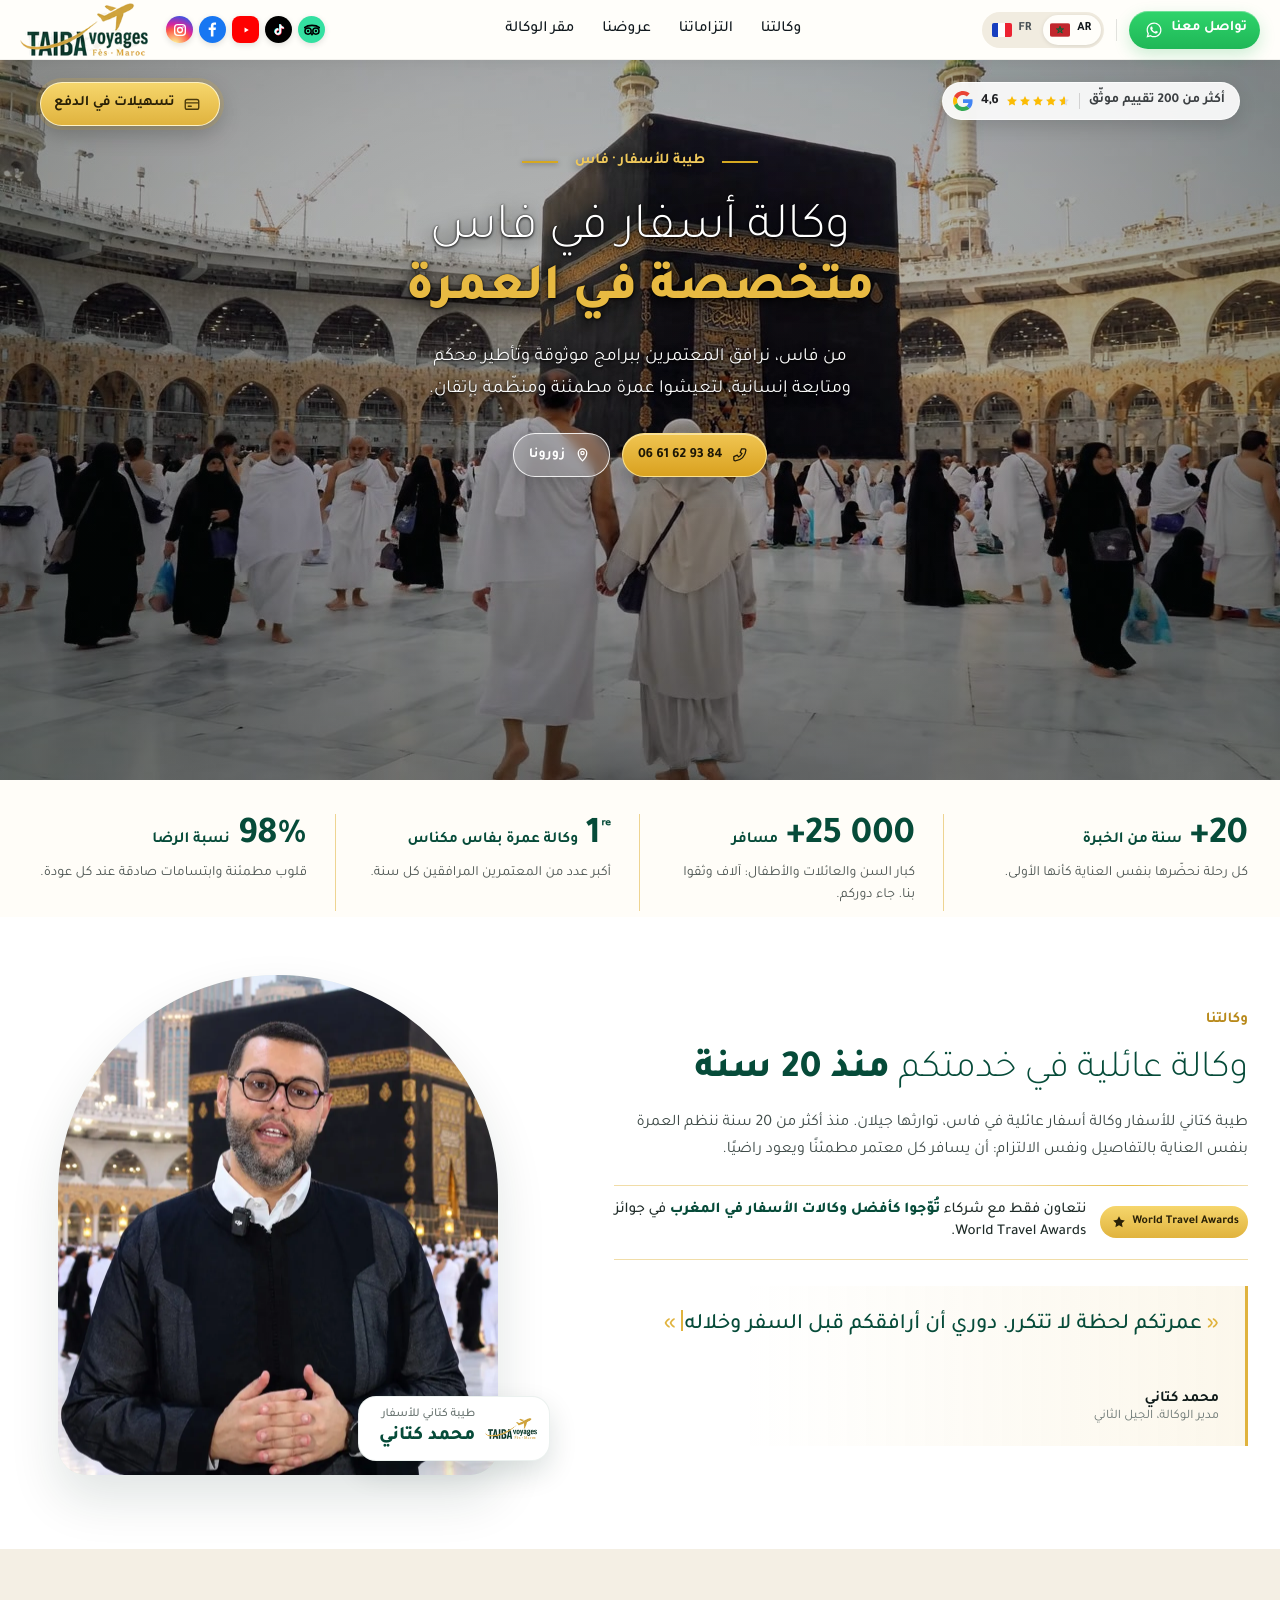
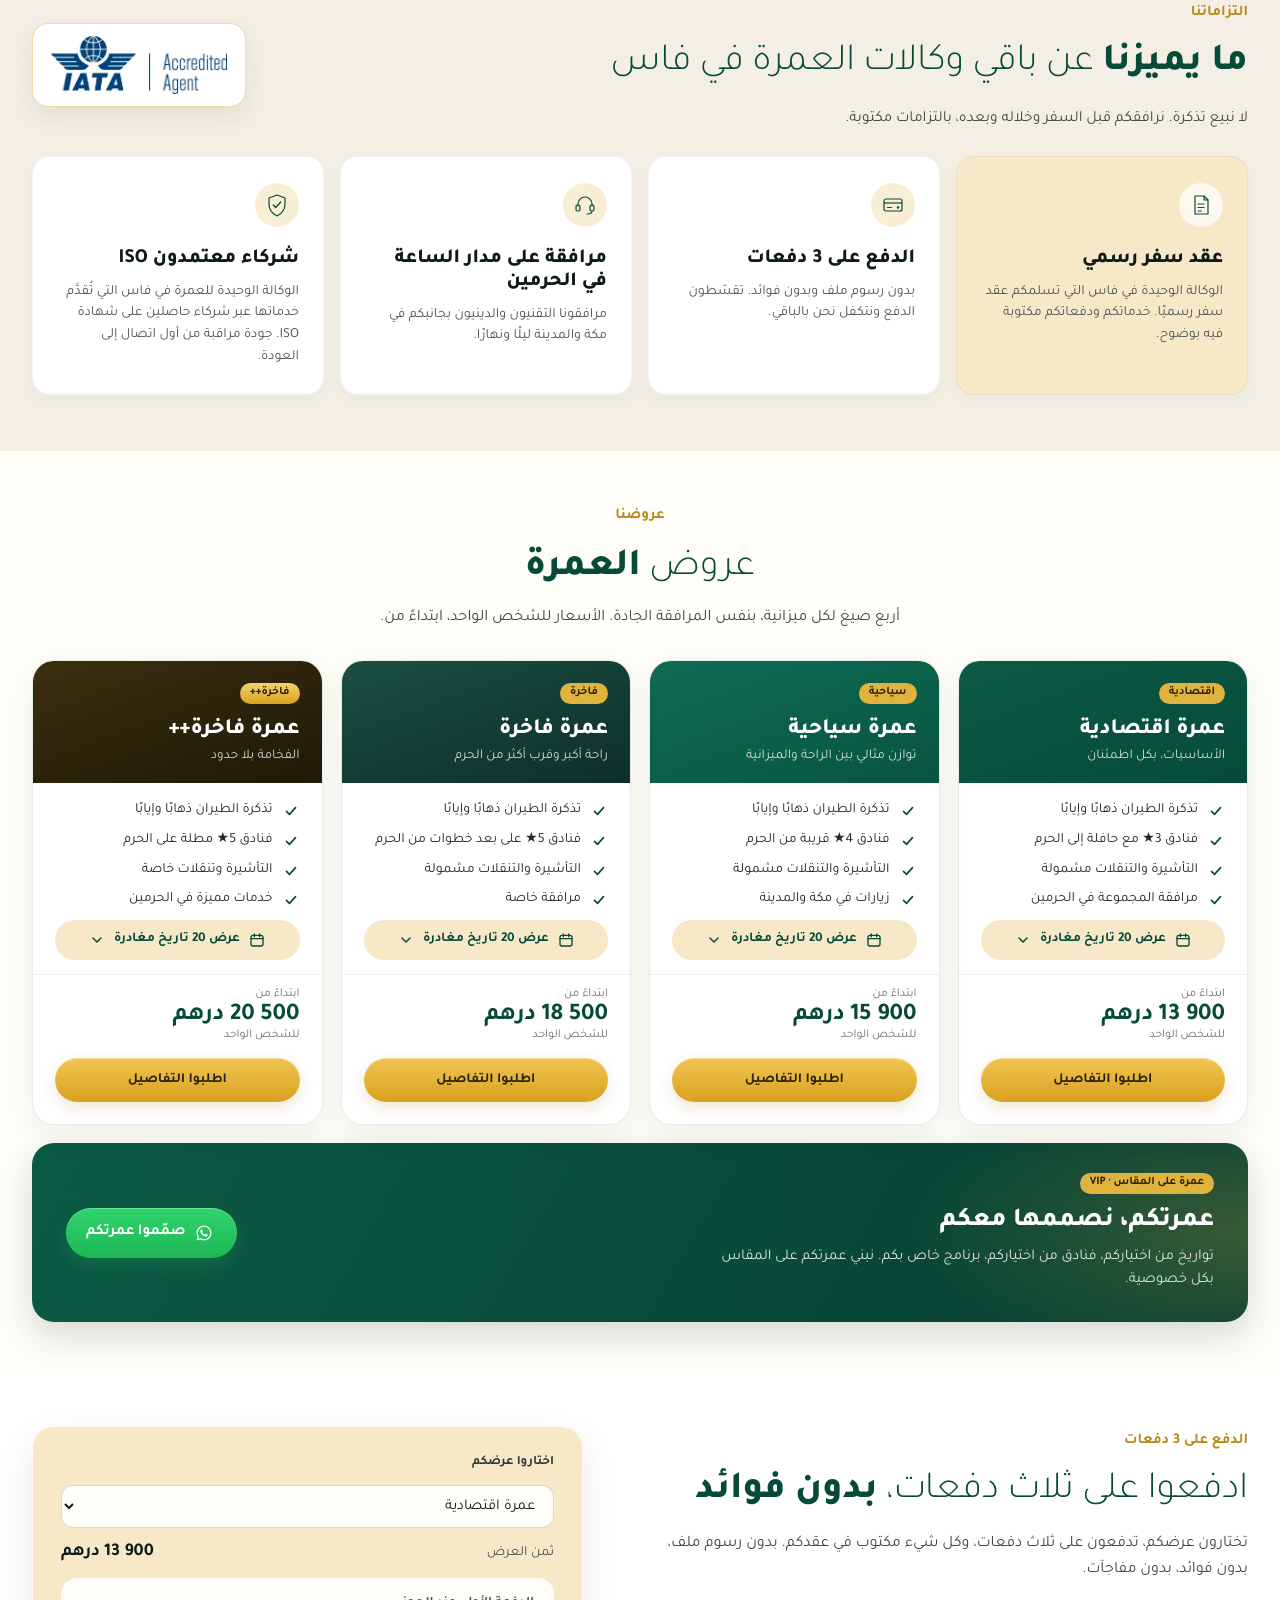
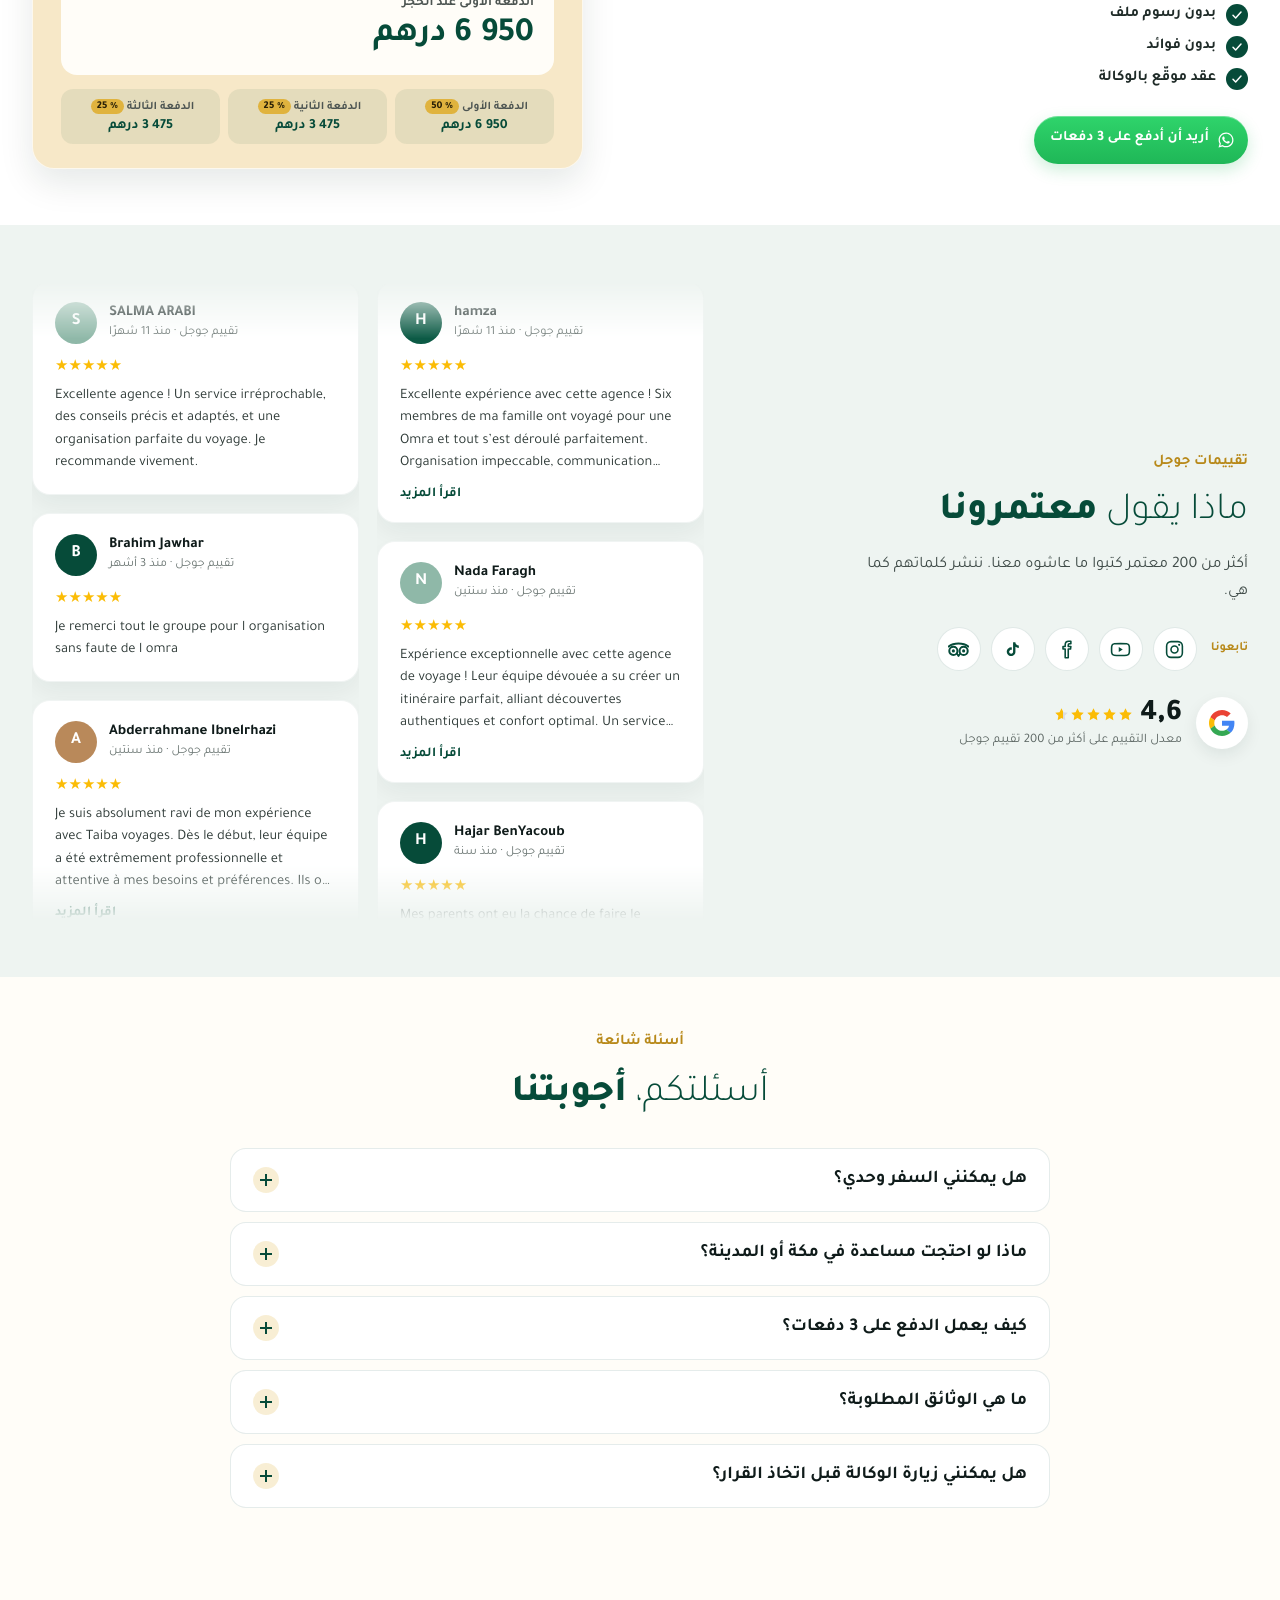
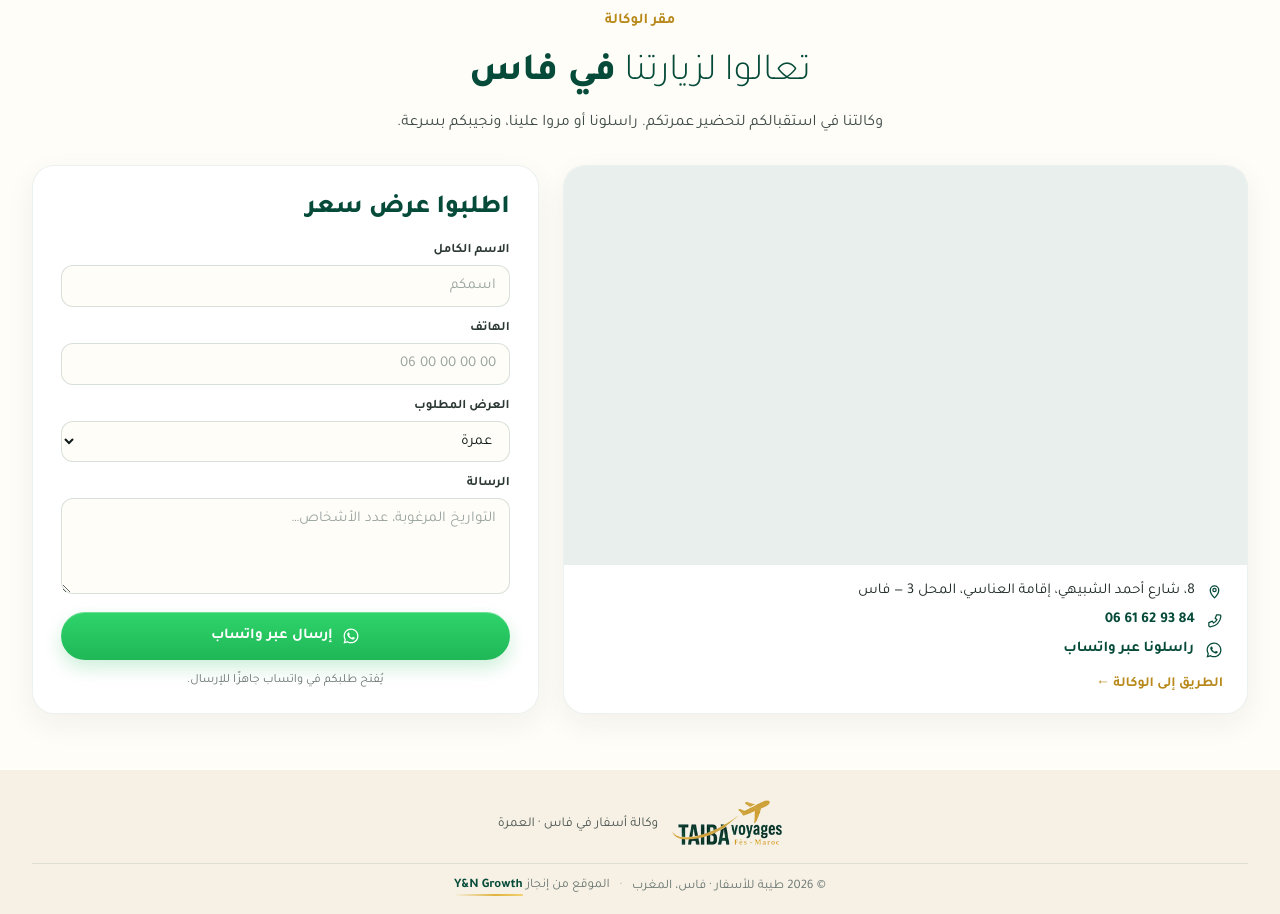
==== commit 3e93b462: "Badge IATA centré sur téléphone Co-Authored-By: Claude Opus 5.5 <noreply@anthropic.com> Claude-Sessi" ====
--- a/ar/index.html
+++ b/ar/index.html
@@ -26,7 +26,7 @@
   <link rel="icon" href="/favicon.ico" sizes="48x48" />
   <link rel="icon" href="/favicon.svg" type="image/svg+xml" />
   <link rel="apple-touch-icon" href="/apple-touch-icon.png" />
-  <link rel="stylesheet" href="../styles.css?v=75" />
+  <link rel="stylesheet" href="../styles.css?v=76" />
 </head>
 <body>
   <header class="site-header">
@@ -514,6 +514,6 @@
     <div class="footer-copy"><span>© 2026 طيبة للأسفار · فاس، المغرب</span><span class="footer-sep" aria-hidden="true">·</span><span>الموقع من إنجاز <a class="credit" href="https://www.yngrowth.com" target="_blank" rel="noopener"><span>Y&amp;N Growth</span></a></span></div>
   </footer>
 
-  <script src="../script.js?v=75"></script>
+  <script src="../script.js?v=76"></script>
 </body>
 </html>
--- a/styles.css
+++ b/styles.css
@@ -2408,7 +2408,7 @@
 .iata-badge img { display: block; height: 58px; width: auto; }
 @media (max-width: 900px) {
   .pledges-head .pledges-copy { grid-template-columns: minmax(0, 1fr); }
-  .pledges-copy > .iata-badge { grid-column: 1; grid-row: auto; justify-self: start; margin-top: 16px; }
+  .pledges-copy > .iata-badge { grid-column: 1; grid-row: auto; justify-self: center; margin-top: 18px; }
   .iata-badge { padding: 9px 14px; border-radius: 14px; }
   .iata-badge img { height: 42px; }
 }
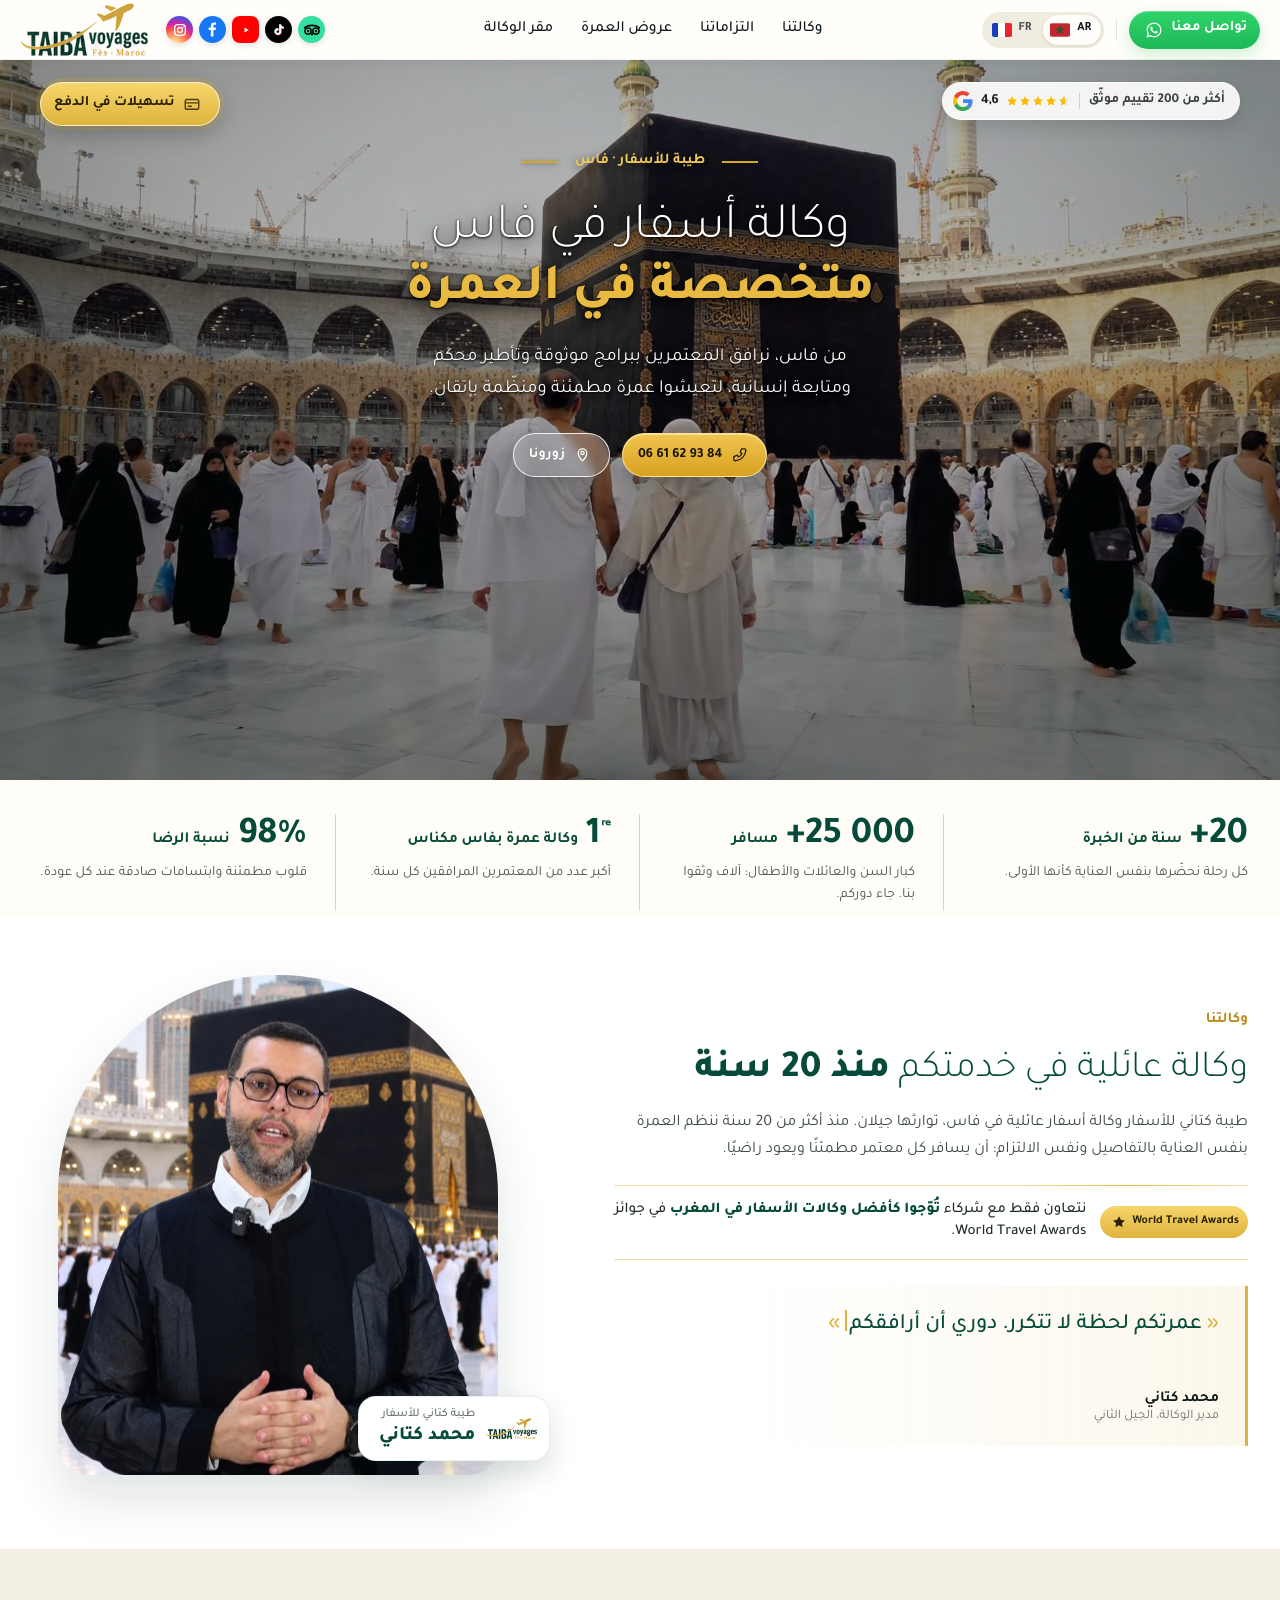
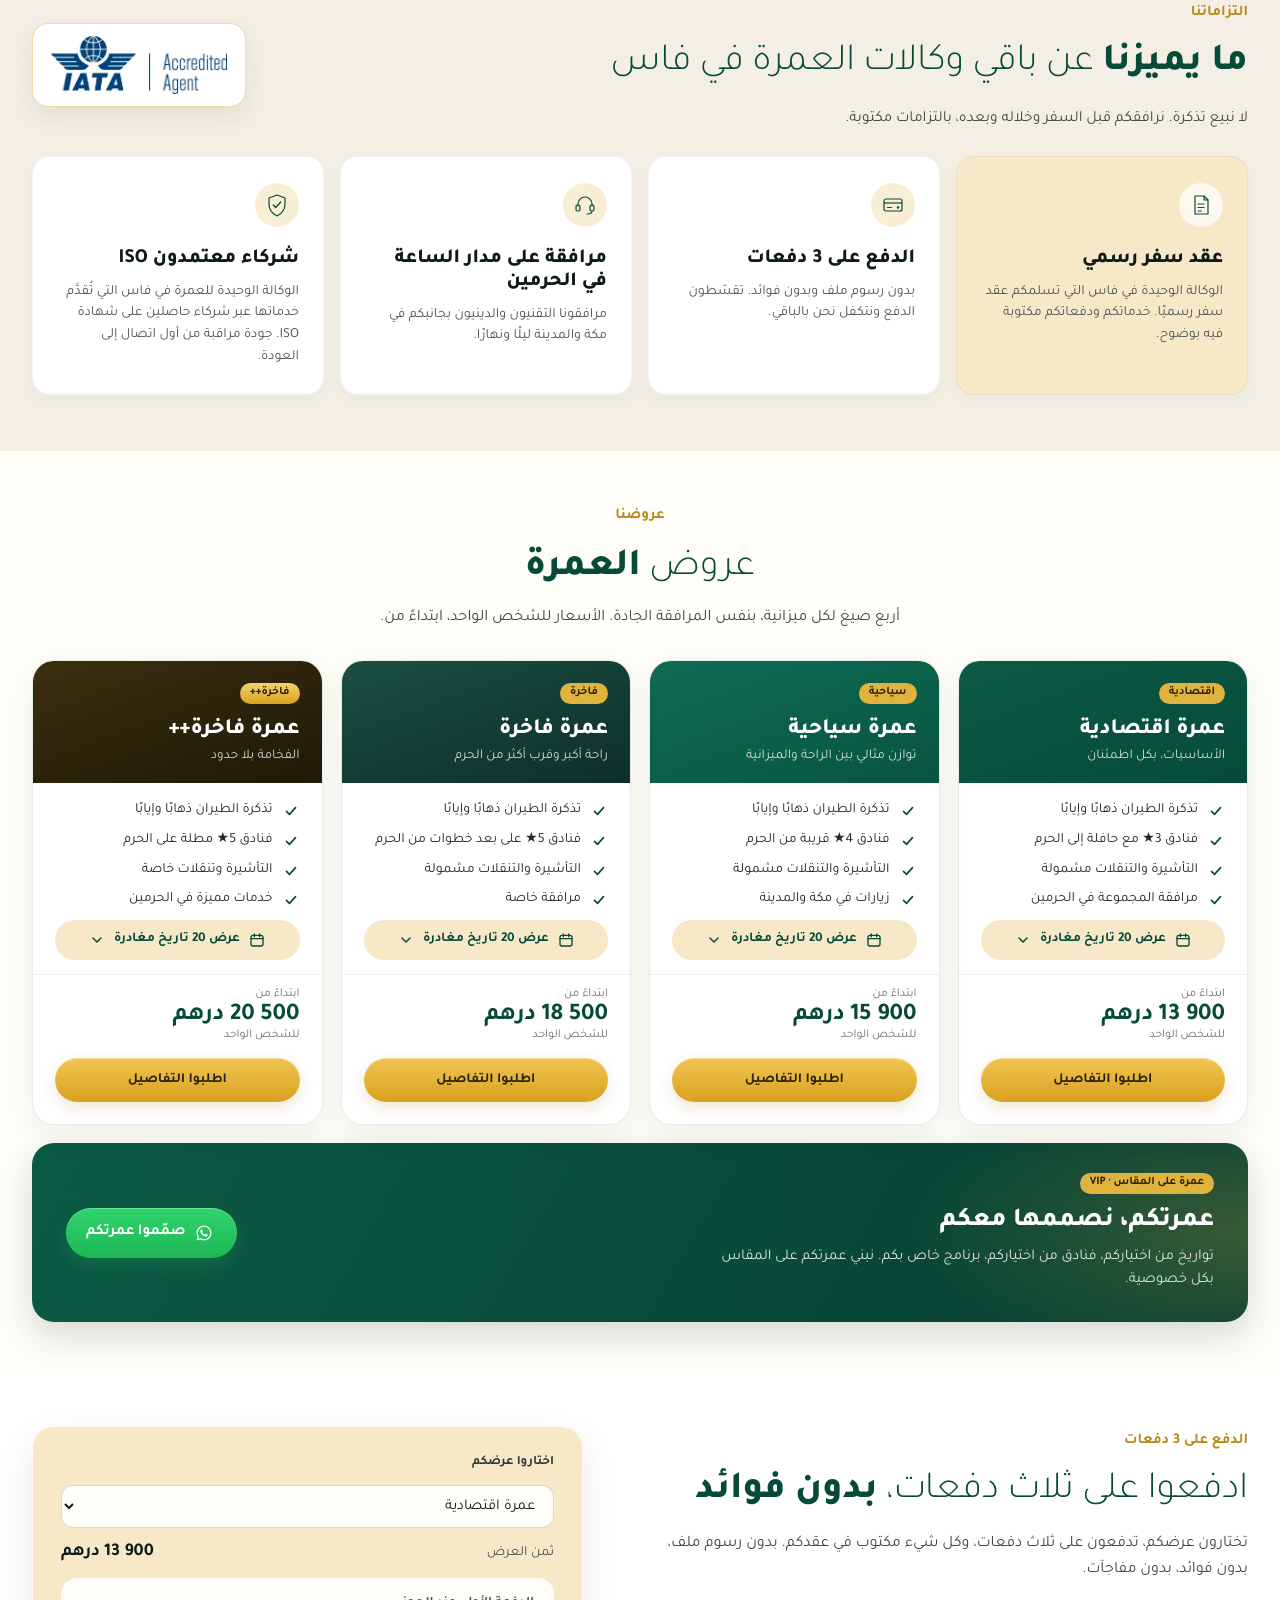
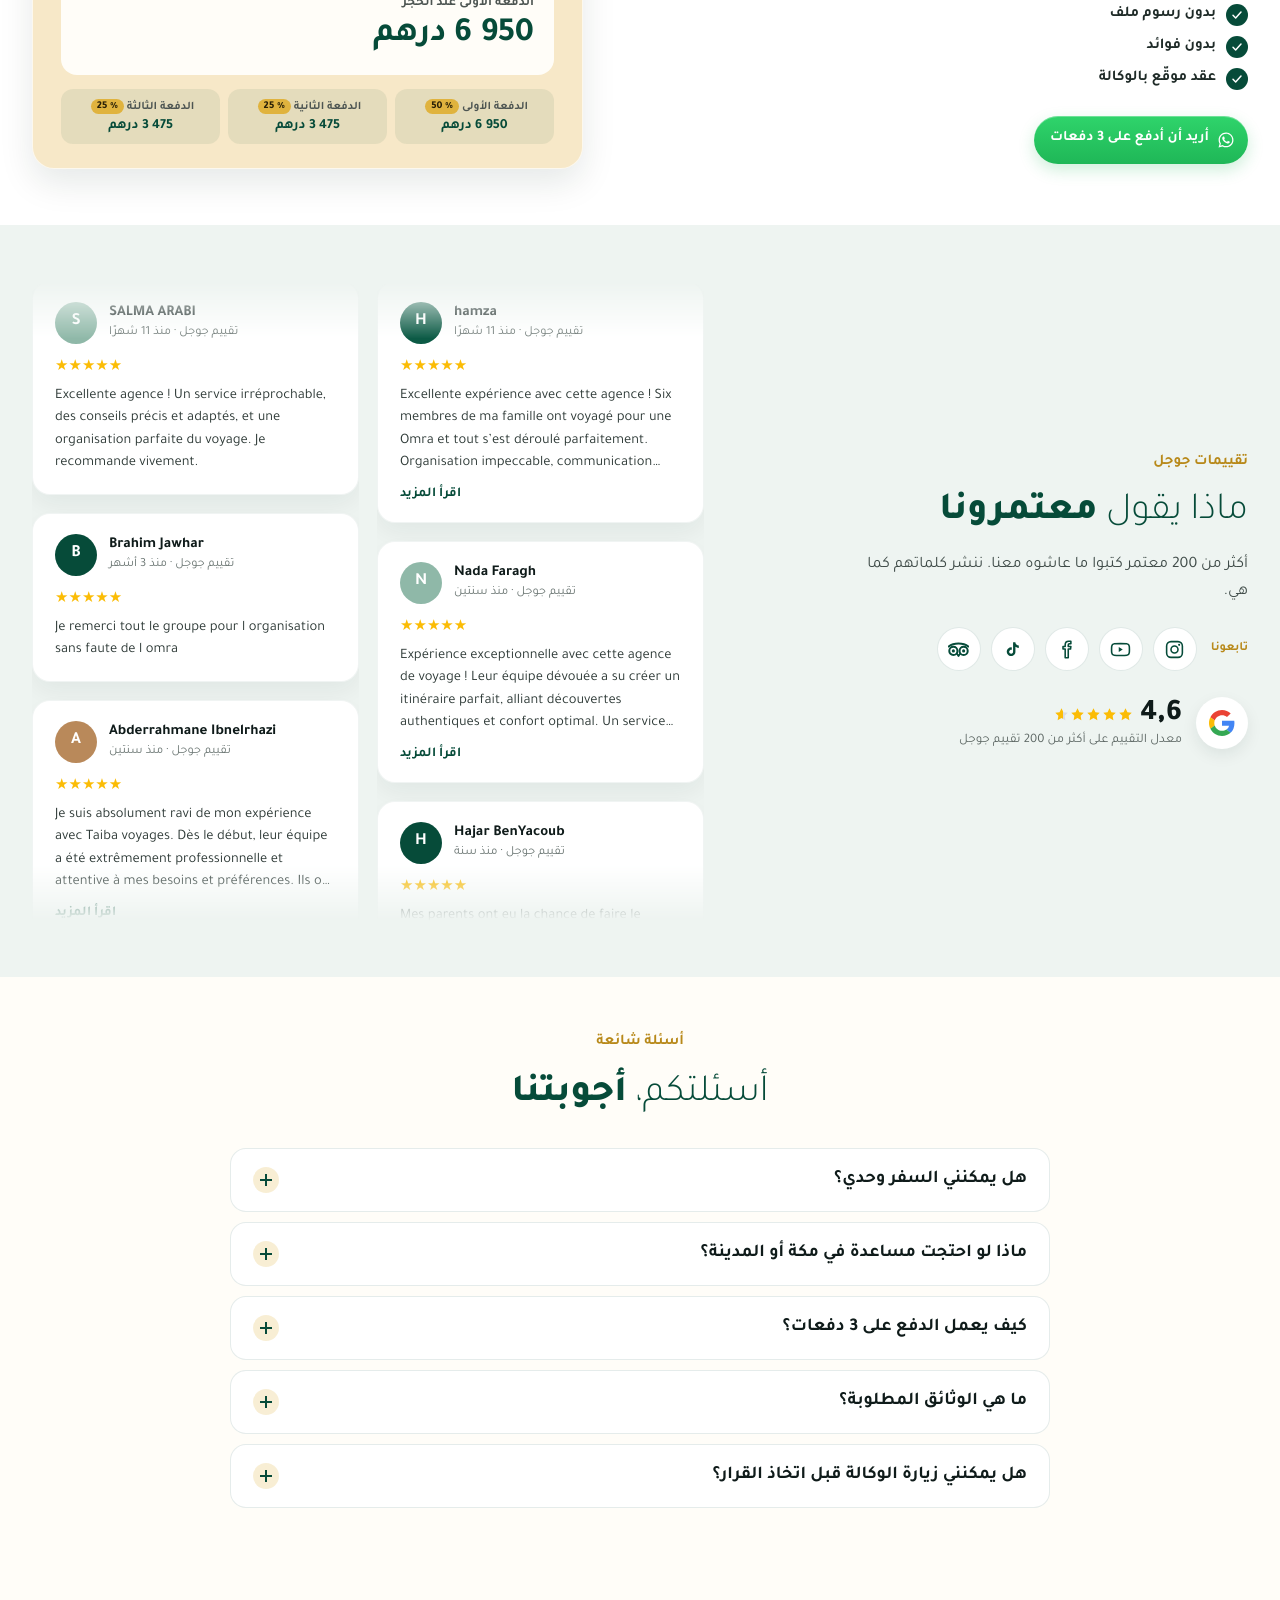
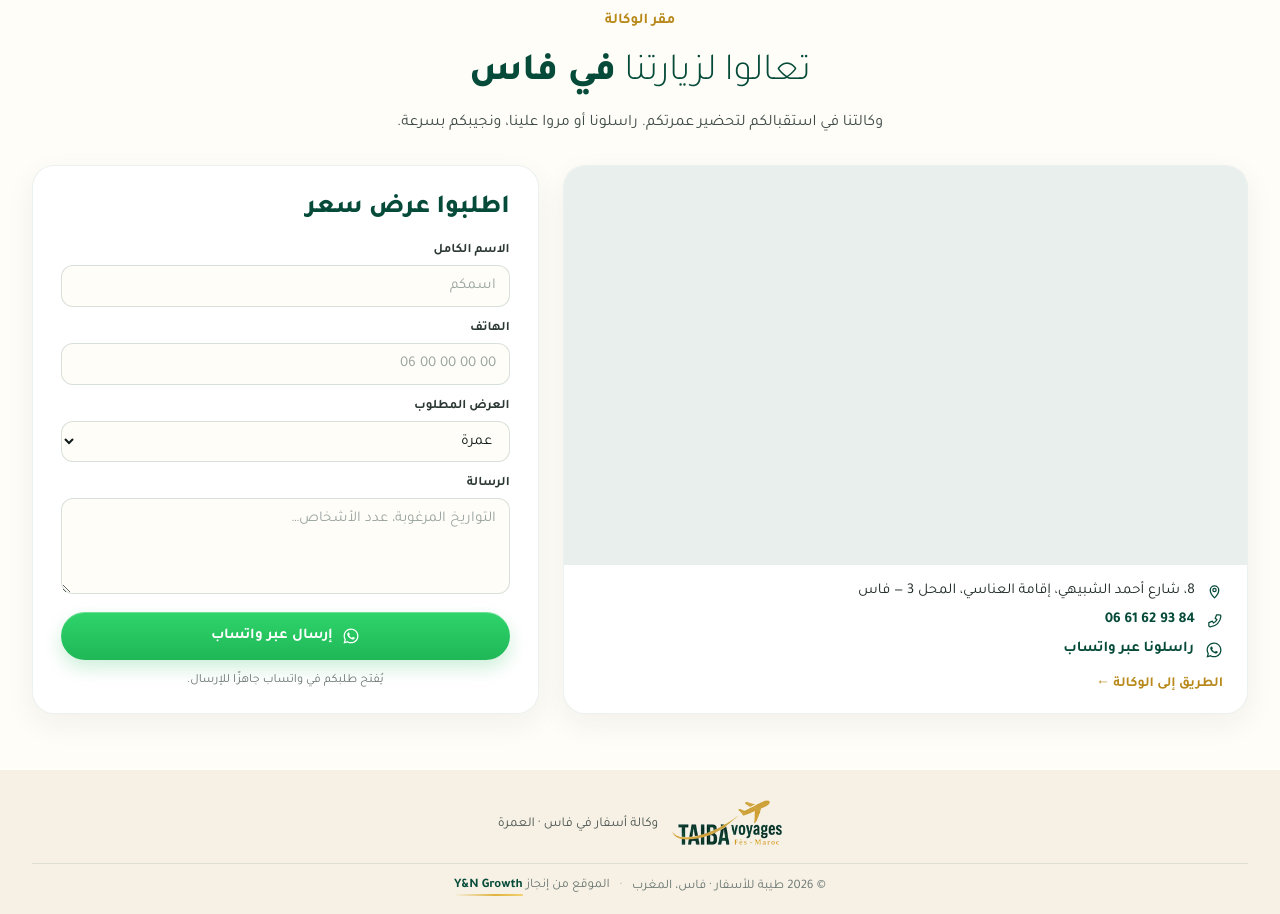
==== commit 6860633d: "Menu : « Nos packs » devient « Nos Omras » (AR : عروض العمرة) ; navbar sans débordement sur les peti" ====
--- a/ar/index.html
+++ b/ar/index.html
@@ -26,7 +26,7 @@
   <link rel="icon" href="/favicon.ico" sizes="48x48" />
   <link rel="icon" href="/favicon.svg" type="image/svg+xml" />
   <link rel="apple-touch-icon" href="/apple-touch-icon.png" />
-  <link rel="stylesheet" href="../styles.css?v=76" />
+  <link rel="stylesheet" href="../styles.css?v=77" />
 </head>
 <body>
   <header class="site-header">
@@ -45,7 +45,7 @@
       <nav class="desktop-nav" aria-label="القائمة الرئيسية">
         <a href="#agence">وكالتنا</a>
         <a href="#engagements">التزاماتنا</a>
-        <a href="#packs">عروضنا</a>
+        <a href="#packs">عروض العمرة</a>
         <a href="#localisation">مقر الوكالة</a>
       </nav>
 
@@ -84,7 +84,7 @@
     <div class="mobile-panel" hidden>
       <a href="#agence">وكالتنا</a>
       <a href="#engagements">التزاماتنا</a>
-      <a href="#packs">عروضنا</a>
+      <a href="#packs">عروض العمرة</a>
       <a href="#localisation">مقر الوكالة</a>
     </div>
   </header>
@@ -514,6 +514,6 @@
     <div class="footer-copy"><span>© 2026 طيبة للأسفار · فاس، المغرب</span><span class="footer-sep" aria-hidden="true">·</span><span>الموقع من إنجاز <a class="credit" href="https://www.yngrowth.com" target="_blank" rel="noopener"><span>Y&amp;N Growth</span></a></span></div>
   </footer>
 
-  <script src="../script.js?v=76"></script>
+  <script src="../script.js?v=77"></script>
 </body>
 </html>
--- a/styles.css
+++ b/styles.css
@@ -2340,7 +2340,7 @@
   .site-header .nav-shell > .nav-social .soc-fb svg { width: 14px; height: 14px; }
   .site-header .nav-shell > .nav-social .soc-yt { border-radius: 7px; }
 }
-@media (max-width: 1060px) {
+@media (max-width: 1100px) {
   .site-header .nav-shell > .nav-social { display: none; }
 }
 /* AR : le numéro reste écrit de gauche à droite, mais calé à droite comme les autres champs. */
@@ -2348,7 +2348,7 @@
 
 /* Réseaux sociaux flottants (téléphone et tablette) : colonne compacte sur le bord libre, suit le scroll. */
 .social-rail { display: none; }
-@media (max-width: 1060px) {
+@media (max-width: 1100px) {
   .social-rail {
     position: fixed;
     right: 5px;
@@ -2418,3 +2418,8 @@
   .reviews-social { flex-wrap: wrap; row-gap: 10px; }
   .reviews-social .footer-follow { flex-basis: 100%; }
 }
+/* Petits écrans d'ordinateur (901–980px) : menu un peu plus serré pour tenir sur une ligne. */
+@media (min-width: 901px) and (max-width: 980px) {
+  .desktop-nav { gap: 16px; }
+  .desktop-nav a { font-size: 13px; }
+}
